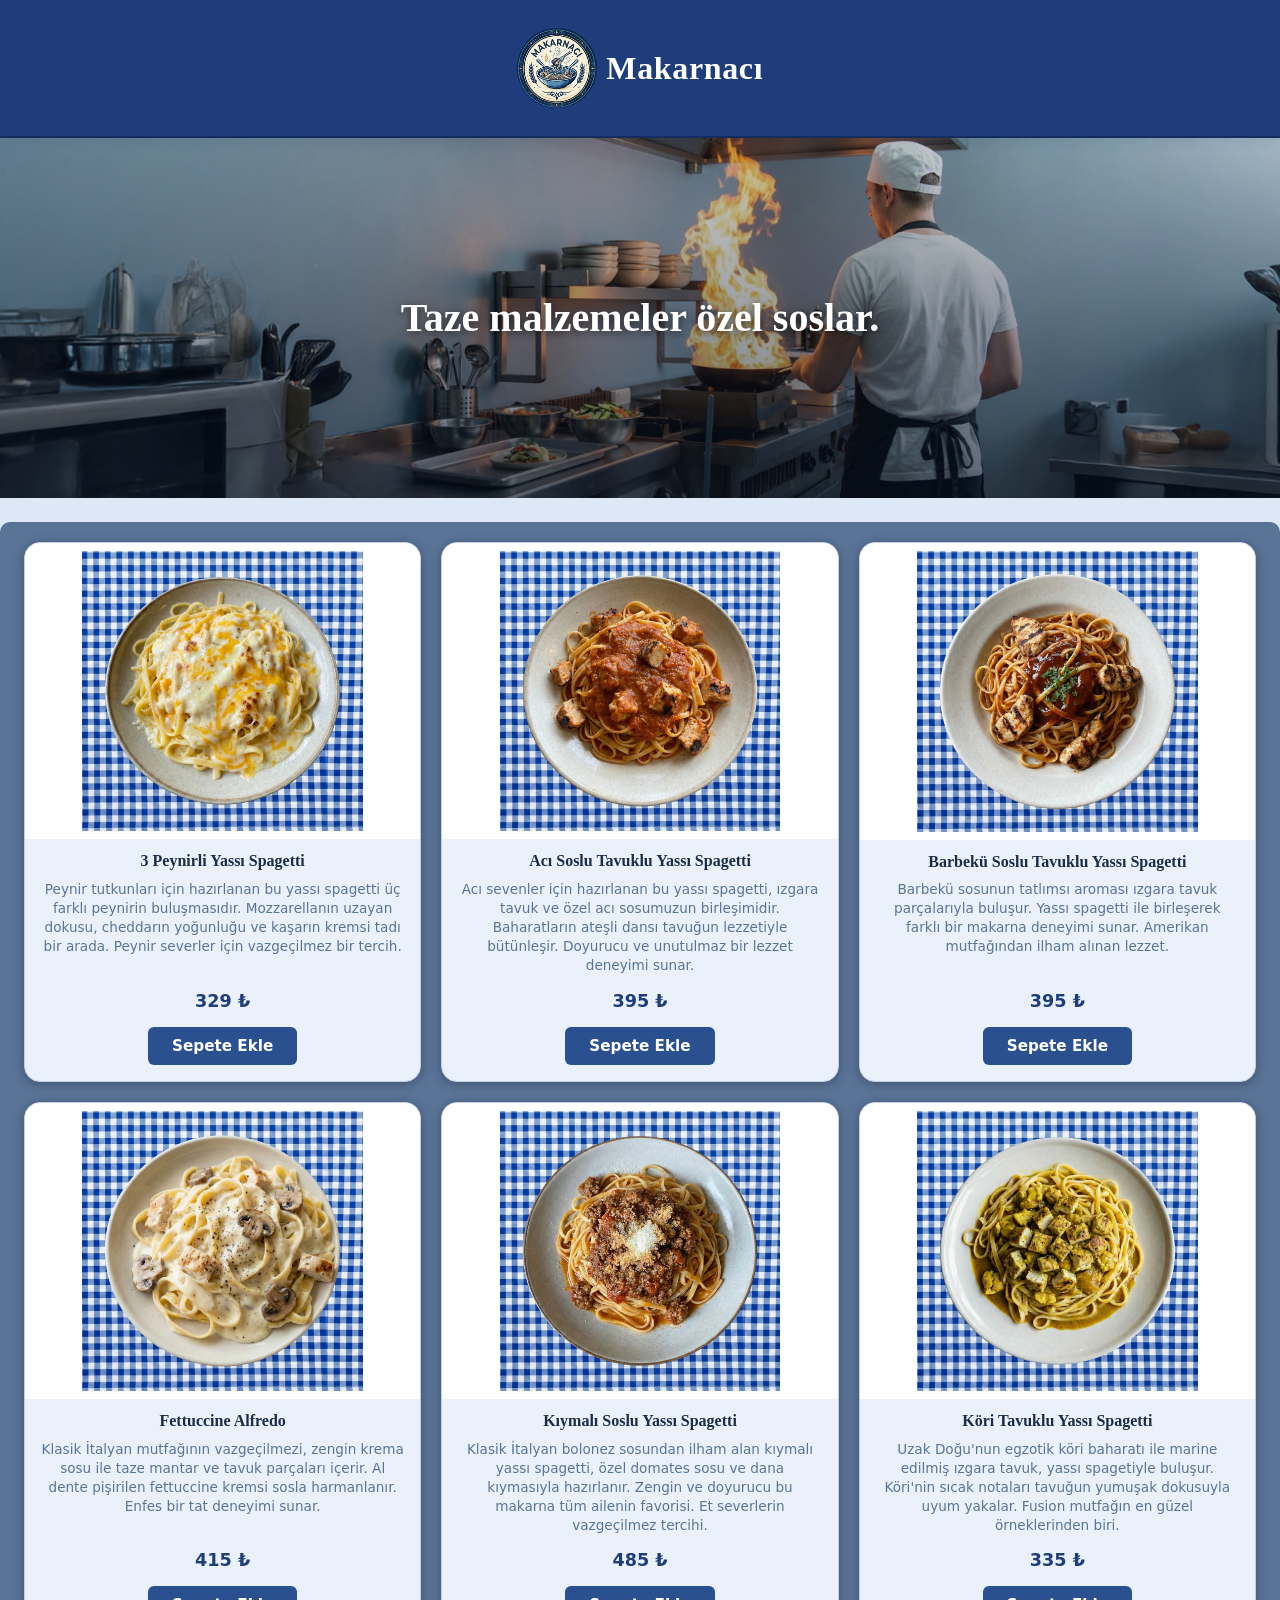
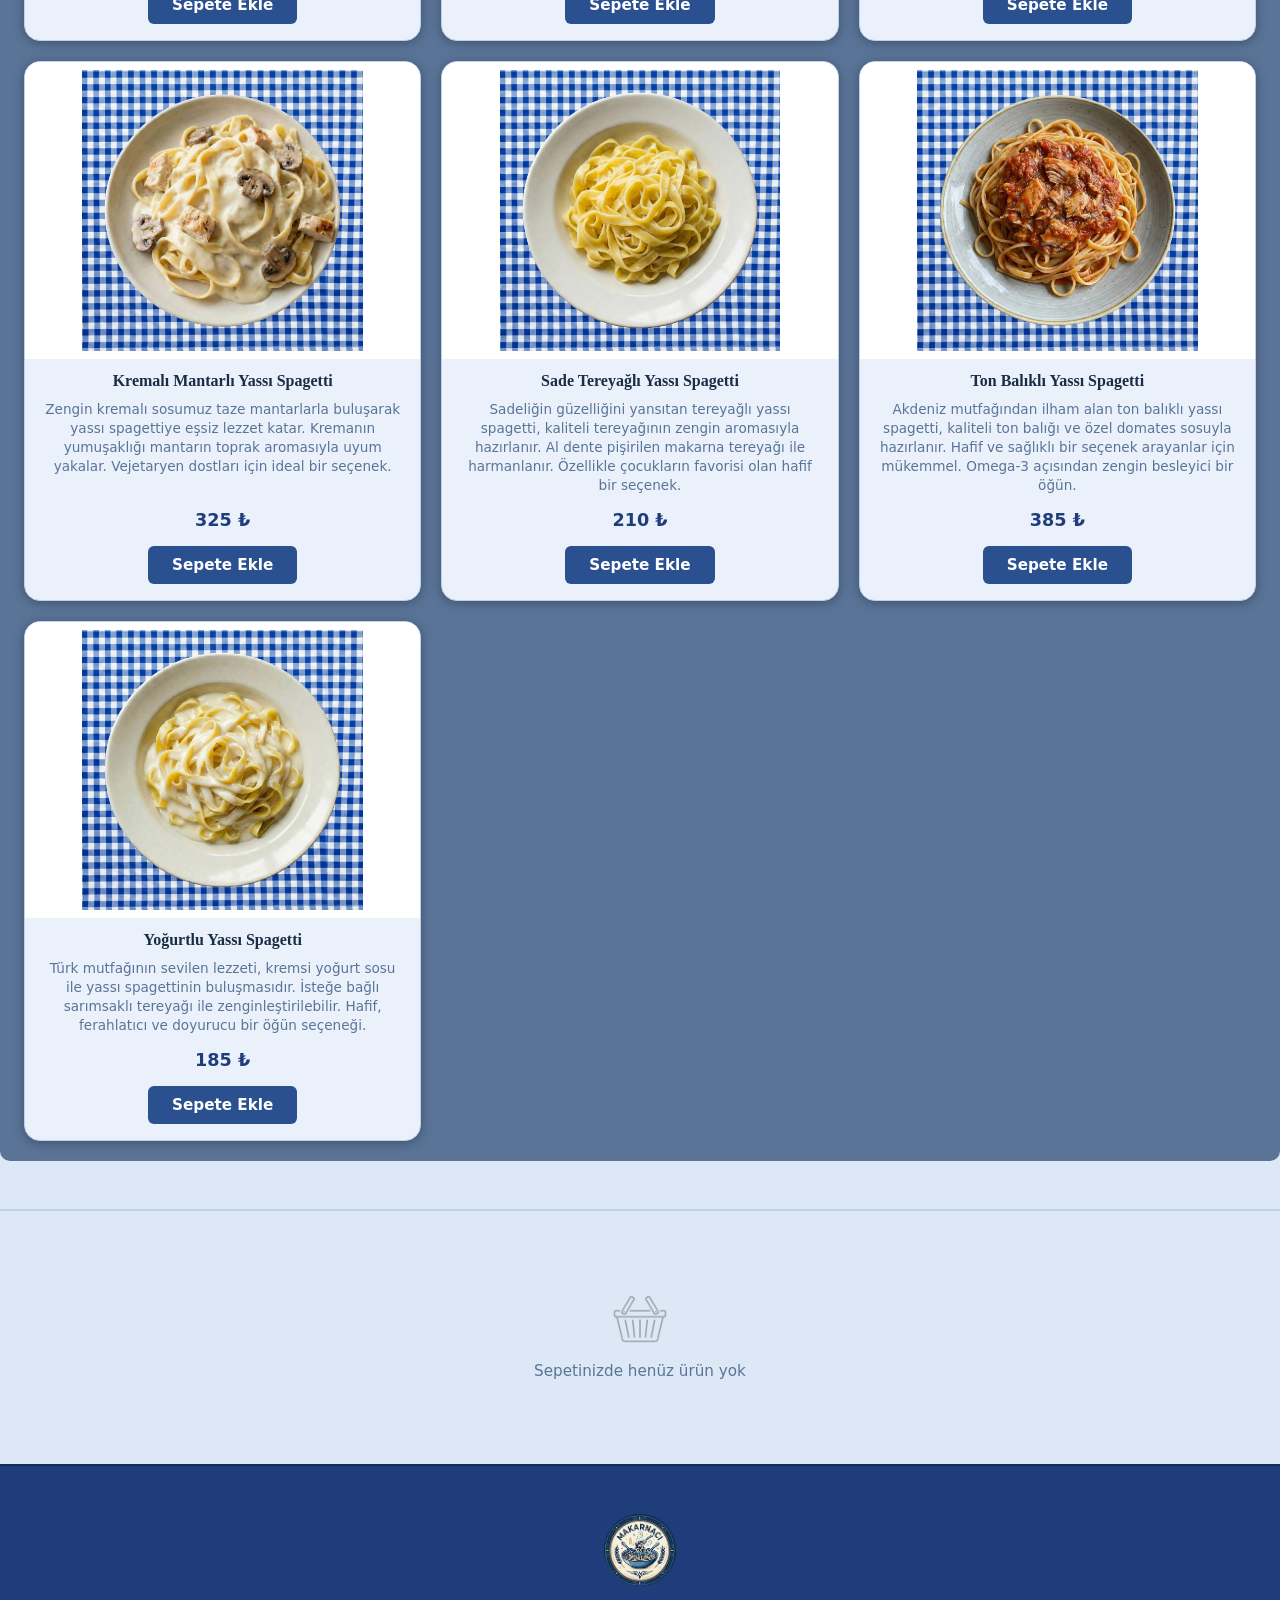
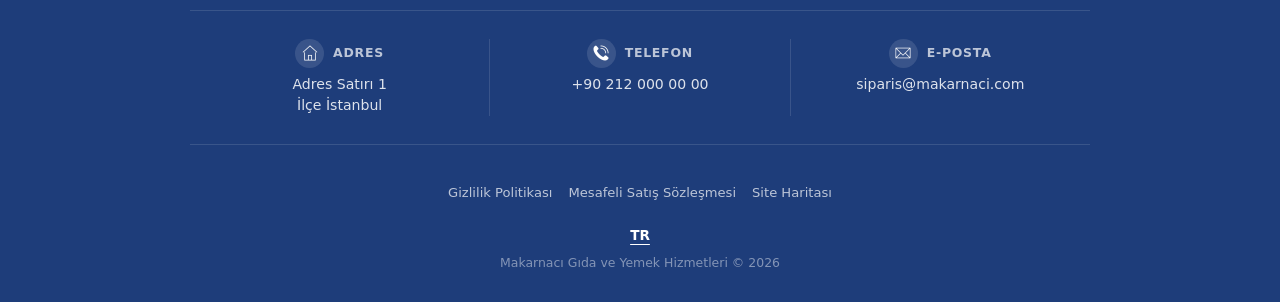
==== index.html @ c0f08e3a "initial commit" ====
<!DOCTYPE html>
<html lang="tr">
  <head>
    <meta charset="utf-8">
    <meta name="viewport" content="width=device-width, initial-scale=1">
    <title>Makarnacı | Taze Malzemeler, Özel Soslar</title>
    <meta name="description" content="Makarnacı, taze malzemeler ve özel soslarla hazırlanan ev yapımı makarna çeşitlerini kapınıza kadar ulaştırıyor.">
    <meta name="keywords" content="makarnacı, ev yapımı makarna, kremalı makarna, yassı spagetti, fettuccine, İtalyan makarna">
    <link rel="canonical" href="https://makarnaci.com/">
    <link rel="alternate" hreflang="tr" href="https://makarnaci.com/">
    <link rel="stylesheet" href="/site.css" />
    <link rel="icon" href="/favicon.png" type="image/png"/>
  </head>
  <body>
    <section class="off">İnternet'e erişilemiyor, lütfen bağlantınızı kontrol ediniz.</section>
    <header>
      <a href="/" class="logo-link"><img src="/logo.png" alt="Taze malzemeler, ustalıkla hazırlanmış makarnalar." title="Taze malzemeler, ustalıkla hazırlanmış makarnalar." /><span class="logo-brand">Makarnacı</span></a>
      
    </header>
    <main><section class="hero"><img src="/img/pages/hero-header.webp" alt="Taze malzemeler özel soslar."><div><p>Taze malzemeler özel soslar.<br></p></div></section><ul class="prd"><li><a href="/products/3-peynirli-yassi-spagetti.html"><img src="/img/products/3-peynirli-yassi-spagetti-k.webp" data-src="/img/products/3-peynirli-yassi-spagetti.webp" loading="lazy" alt="Makarnacı 3 Peynirli Yassı Spagetti" title="Makarnacı 3 Peynirli Yassı Spagetti"><h3>3 Peynirli Yassı Spagetti</h3></a><p>Peynir tutkunları için hazırlanan bu yassı spagetti üç farklı peynirin buluşmasıdır. Mozzarellanın uzayan dokusu, cheddarın yoğunluğu ve kaşarın kremsi tadı bir arada. Peynir severler için vazgeçilmez bir tercih.</p><b>329 ₺</b><button data-id="m8">Sepete Ekle</button></li><li><a href="/products/aci-soslu-tavuklu-yassi-spagetti.html"><img src="/img/products/aci-soslu-tavuklu-yassi-spagetti-k.webp" data-src="/img/products/aci-soslu-tavuklu-yassi-spagetti.webp" loading="lazy" alt="Makarnacı Acı Soslu Tavuklu Yassı Spagetti" title="Makarnacı Acı Soslu Tavuklu Yassı Spagetti"><h3>Acı Soslu Tavuklu Yassı Spagetti</h3></a><p>Acı sevenler için hazırlanan bu yassı spagetti, ızgara tavuk ve özel acı sosumuzun birleşimidir. Baharatların ateşli dansı tavuğun lezzetiyle bütünleşir. Doyurucu ve unutulmaz bir lezzet deneyimi sunar.</p><b>395 ₺</b><button data-id="m6">Sepete Ekle</button></li><li><a href="/products/barbeku-soslu-tavuklu-yassi-spagetti.html"><img src="/img/products/barbeku-soslu-tavuklu-yassi-spagetti-k.webp" data-src="/img/products/barbeku-soslu-tavuklu-yassi-spagetti.webp" loading="lazy" alt="Makarnacı Barbekü Soslu Tavuklu Yassı Spagetti" title="Makarnacı Barbekü Soslu Tavuklu Yassı Spagetti"><h3>Barbekü Soslu Tavuklu Yassı Spagetti</h3></a><p>Barbekü sosunun tatlımsı aroması ızgara tavuk parçalarıyla buluşur. Yassı spagetti ile birleşerek farklı bir makarna deneyimi sunar. Amerikan mutfağından ilham alınan lezzet.</p><b>395 ₺</b><button data-id="m5">Sepete Ekle</button></li><li><a href="/products/fettuccine-alfredo.html"><img src="/img/products/fettuccine-alfredo-k.webp" data-src="/img/products/fettuccine-alfredo.webp" loading="lazy" alt="Makarnacı Fettuccine Alfredo" title="Makarnacı Fettuccine Alfredo"><h3>Fettuccine Alfredo</h3></a><p>Klasik İtalyan mutfağının vazgeçilmezi, zengin krema sosu ile taze mantar ve tavuk parçaları içerir. Al dente pişirilen fettuccine kremsi sosla harmanlanır. Enfes bir tat deneyimi sunar.</p><b>415 ₺</b><button data-id="m1">Sepete Ekle</button></li><li><a href="/products/kiymali-soslu-yassi-spagetti.html"><img src="/img/products/kiymali-soslu-yassi-spagetti-k.webp" data-src="/img/products/kiymali-soslu-yassi-spagetti.webp" loading="lazy" alt="Makarnacı Kıymalı Soslu Yassı Spagetti" title="Makarnacı Kıymalı Soslu Yassı Spagetti"><h3>Kıymalı Soslu Yassı Spagetti</h3></a><p>Klasik İtalyan bolonez sosundan ilham alan kıymalı yassı spagetti, özel domates sosu ve dana kıymasıyla hazırlanır. Zengin ve doyurucu bu makarna tüm ailenin favorisi. Et severlerin vazgeçilmez tercihi.</p><b>485 ₺</b><button data-id="m7">Sepete Ekle</button></li><li><a href="/products/kori-tavuklu-yassi-spagetti.html"><img src="/img/products/kori-tavuklu-yassi-spagetti-k.webp" data-src="/img/products/kori-tavuklu-yassi-spagetti.webp" loading="lazy" alt="Makarnacı Köri Tavuklu Yassı Spagetti" title="Makarnacı Köri Tavuklu Yassı Spagetti"><h3>Köri Tavuklu Yassı Spagetti</h3></a><p>Uzak Doğu'nun egzotik köri baharatı ile marine edilmiş ızgara tavuk, yassı spagetiyle buluşur. Köri'nin sıcak notaları tavuğun yumuşak dokusuyla uyum yakalar. Fusion mutfağın en güzel örneklerinden biri.</p><b>335 ₺</b><button data-id="m10">Sepete Ekle</button></li><li><a href="/products/kremali-mantarli-yassi-spagetti.html"><img src="/img/products/kremali-mantarli-yassi-spagetti-k.webp" data-src="/img/products/kremali-mantarli-yassi-spagetti.webp" loading="lazy" alt="Makarnacı Kremalı Mantarlı Yassı Spagetti" title="Makarnacı Kremalı Mantarlı Yassı Spagetti"><h3>Kremalı Mantarlı Yassı Spagetti</h3></a><p>Zengin kremalı sosumuz taze mantarlarla buluşarak yassı spagettiye eşsiz lezzet katar. Kremanın yumuşaklığı mantarın toprak aromasıyla uyum yakalar. Vejetaryen dostları için ideal bir seçenek.</p><b>325 ₺</b><button data-id="m2">Sepete Ekle</button></li><li><a href="/products/sade-tereyagli-yassi-spagetti.html"><img src="/img/products/sade-tereyagli-yassi-spagetti-k.webp" data-src="/img/products/sade-tereyagli-yassi-spagetti.webp" loading="lazy" alt="Makarnacı Sade Tereyağlı Yassı Spagetti" title="Makarnacı Sade Tereyağlı Yassı Spagetti"><h3>Sade Tereyağlı Yassı Spagetti</h3></a><p>Sadeliğin güzelliğini yansıtan tereyağlı yassı spagetti, kaliteli tereyağının zengin aromasıyla hazırlanır. Al dente pişirilen makarna tereyağı ile harmanlanır. Özellikle çocukların favorisi olan hafif bir seçenek.</p><b>210 ₺</b><button data-id="m3">Sepete Ekle</button></li><li><a href="/products/ton-balikli-yassi-spagetti.html"><img src="/img/products/ton-balikli-yassi-spagetti-k.webp" data-src="/img/products/ton-balikli-yassi-spagetti.webp" loading="lazy" alt="Makarnacı Ton Balıklı Yassı Spagetti" title="Makarnacı Ton Balıklı Yassı Spagetti"><h3>Ton Balıklı Yassı Spagetti</h3></a><p>Akdeniz mutfağından ilham alan ton balıklı yassı spagetti, kaliteli ton balığı ve özel domates sosuyla hazırlanır. Hafif ve sağlıklı bir seçenek arayanlar için mükemmel. Omega-3 açısından zengin besleyici bir öğün.</p><b>385 ₺</b><button data-id="m9">Sepete Ekle</button></li><li><a href="/products/yogurtlu-yassi-spagetti.html"><img src="/img/products/yogurtlu-yassi-spagetti-k.webp" data-src="/img/products/yogurtlu-yassi-spagetti.webp" loading="lazy" alt="Makarnacı Yoğurtlu Yassı Spagetti" title="Makarnacı Yoğurtlu Yassı Spagetti"><h3>Yoğurtlu Yassı Spagetti</h3></a><p>Türk mutfağının sevilen lezzeti, kremsi yoğurt sosu ile yassı spagettinin buluşmasıdır. İsteğe bağlı sarımsaklı tereyağı ile zenginleştirilebilir. Hafif, ferahlatıcı ve doyurucu bir öğün seçeneği.</p><b>185 ₺</b><button data-id="m4">Sepete Ekle</button></li></ul></main>
    <section id="basket"></section>
    <footer>
  <img src="/logo.png" alt="Taze malzemeler, ustalıkla hazırlanmış makarnalar.">
  <div class="footer-contact">
    <div>
      <div><span><img src="/img/address.png" alt="Adres"></span><b>Adres</b></div>
      <span>Adres Satırı 1<br>İlçe İstanbul</span>
    </div><a href="tel:902120000000">
      <div><span><img src="/img/phone.png" alt="Telefon"></span><b>Telefon</b></div><span>+90 212 000 00 00</span>
    </a><a href="mailto:siparis@corbaci.com">
      <div><span><img src="/img/email.png" alt="E-posta"></span><b>E-posta</b></div><span>siparis@makarnaci.com</span>
    </a>
  </div>
  <div class="footer-links"><a href="/pages/gizlilik-politikasi.html">Gizlilik Politikası</a><a href="/pages/satis-sozlesmesi.html">Mesafeli Satış Sözleşmesi</a><a href="/pages/site-haritasi.html">Site Haritası</a></div>
  <span class="lang"><b>TR</b></span>
  <p>Makarnacı Gıda ve Yemek Hizmetleri © 2026</p>
</footer>
    <script src="/site.js"></script>
    <script type="application/ld+json">{"@context":"https://schema.org","@graph":[{"@type":"Organization","name":"Makarnacı Gıda ve Yemek Hizmetleri","url":"https://makarnaci.com","logo":"https://makarnaci.com/logo.png","description":"Makarnacı, taze malzemeler ve özel soslarla hazırlanan ev yapımı makarnaları ve içecekleri sizinle buluşturuyor.","brand":{"@type":"Brand","name":"Makarnacı"},"telephone":"+902120000000","email":"siparis@makarnaci.com","address":{"@type":"PostalAddress","streetAddress":"Adres Satırı 1, İlçe İstanbul","addressCountry":"TR"}},{"@type":"WebSite","name":"Makarnacı","url":"https://makarnaci.com"},{"@type":"ItemList","itemListElement":[{"@type":"ListItem","position":1,"item":{"@type":"Product","name":"Makarnacı 3 Peynirli Yassı Spagetti","productID":"m8","description":"Mozzarella, cheddar ve kaşar peynirinin eşsiz uyumu ile hazırlanan yassı spagetti.","url":"makarnaci.com/products/3-peynirli-yassi-spagetti.html","image":"makarnaci.com/images/3-peynirli-yassi-spagetti.webp","brand":{"@type":"Brand","name":"Makarnacı"},"manufacturer":{"@type":"Organization","name":"Makarnacı Gıda ve Yemek Hizmetleri","identifier":"TR34-0001","contactPoint":{"@type":"ContactPoint","telephone":"+902120000000","contactType":"customer service"},"address":{"@type":"PostalAddress","streetAddress":"Adres Satırı 1","addressLocality":"İstanbul","addressCountry":"TR"}},"keywords":"peynirli makarna, soslu makarna, mozzarella makarna, cheddar makarna, kaşarlı makarna","weight":{"@type":"QuantitativeValue","value":340,"unitCode":"GRM"},"additionalProperty":[{"@type":"PropertyValue","name":"Net Miktar","value":"340 g"}],"offers":{"@type":"Offer","url":"makarnaci.com/products/3-peynirli-yassi-spagetti.html","priceCurrency":"TRY","price":"329","priceValidUntil":"2026-04-05","itemCondition":"https://schema.org/NewCondition","availability":"https://schema.org/InStock"},"aggregateRating":{"@type":"AggregateRating","ratingValue":"5","reviewCount":"5","bestRating":"5","worstRating":"1"}}},{"@type":"ListItem","position":2,"item":{"@type":"Product","name":"Makarnacı Acı Soslu Tavuklu Yassı Spagetti","productID":"m6","description":"Izgara tavuk ve acı sos ile lezzetlendirilmiş yassı spagetti.","url":"makarnaci.com/products/aci-soslu-tavuklu-yassi-spagetti.html","image":"makarnaci.com/images/aci-soslu-tavuklu-yassi-spagetti.webp","brand":{"@type":"Brand","name":"Makarnacı"},"manufacturer":{"@type":"Organization","name":"Makarnacı Gıda ve Yemek Hizmetleri","identifier":"TR34-0001","contactPoint":{"@type":"ContactPoint","telephone":"+902120000000","contactType":"customer service"},"address":{"@type":"PostalAddress","streetAddress":"Adres Satırı 1","addressLocality":"İstanbul","addressCountry":"TR"}},"keywords":"acılı makarna, tavuklu makarna, baharatlı makarna, hot sos, ateşli makarna","weight":{"@type":"QuantitativeValue","value":360,"unitCode":"GRM"},"additionalProperty":[{"@type":"PropertyValue","name":"Net Miktar","value":"360 g"}],"offers":{"@type":"Offer","url":"makarnaci.com/products/aci-soslu-tavuklu-yassi-spagetti.html","priceCurrency":"TRY","price":"395","priceValidUntil":"2026-04-05","itemCondition":"https://schema.org/NewCondition","availability":"https://schema.org/InStock"},"aggregateRating":{"@type":"AggregateRating","ratingValue":"5","reviewCount":"4","bestRating":"5","worstRating":"1"}}},{"@type":"ListItem","position":3,"item":{"@type":"Product","name":"Makarnacı Barbekü Soslu Tavuklu Yassı Spagetti","productID":"m5","description":"Izgara tavuk ve barbekü sosunun mükemmel uyumu ile hazırlanan yassı spagetti.","url":"makarnaci.com/products/barbeku-soslu-tavuklu-yassi-spagetti.html","image":"makarnaci.com/images/barbeku-soslu-tavuklu-yassi-spagetti.webp","brand":{"@type":"Brand","name":"Makarnacı"},"manufacturer":{"@type":"Organization","name":"Makarnacı Gıda ve Yemek Hizmetleri","identifier":"TR34-0001","contactPoint":{"@type":"ContactPoint","telephone":"+902120000000","contactType":"customer service"},"address":{"@type":"PostalAddress","streetAddress":"Adres Satırı 1","addressLocality":"İstanbul","addressCountry":"TR"}},"keywords":"barbekü makarna, tavuklu makarna, BBQ makarna, soslu makarna, yassı makarna","weight":{"@type":"QuantitativeValue","value":360,"unitCode":"GRM"},"additionalProperty":[{"@type":"PropertyValue","name":"Net Miktar","value":"360 g"}],"offers":{"@type":"Offer","url":"makarnaci.com/products/barbeku-soslu-tavuklu-yassi-spagetti.html","priceCurrency":"TRY","price":"395","priceValidUntil":"2026-04-05","itemCondition":"https://schema.org/NewCondition","availability":"https://schema.org/InStock"},"aggregateRating":{"@type":"AggregateRating","ratingValue":"5","reviewCount":"5","bestRating":"5","worstRating":"1"}}},{"@type":"ListItem","position":4,"item":{"@type":"Product","name":"Makarnacı Fettuccine Alfredo","productID":"m1","description":"Krema sosu, mantar ve tavuk ile hazırlanan klasik İtalyan lezzeti.","url":"makarnaci.com/products/fettuccine-alfredo.html","image":"makarnaci.com/images/fettuccine-alfredo.webp","brand":{"@type":"Brand","name":"Makarnacı"},"manufacturer":{"@type":"Organization","name":"Makarnacı Gıda ve Yemek Hizmetleri","identifier":"TR34-0001","contactPoint":{"@type":"ContactPoint","telephone":"+902120000000","contactType":"customer service"},"address":{"@type":"PostalAddress","streetAddress":"Adres Satırı 1","addressLocality":"İstanbul","addressCountry":"TR"}},"keywords":"fettuccine alfredo, kremalı makarna, tavuklu makarna, mantarlı makarna, İtalyan makarna","weight":{"@type":"QuantitativeValue","value":350,"unitCode":"GRM"},"additionalProperty":[{"@type":"PropertyValue","name":"Net Miktar","value":"350 g"}],"offers":{"@type":"Offer","url":"makarnaci.com/products/fettuccine-alfredo.html","priceCurrency":"TRY","price":"415","priceValidUntil":"2026-04-05","itemCondition":"https://schema.org/NewCondition","availability":"https://schema.org/InStock"},"aggregateRating":{"@type":"AggregateRating","ratingValue":"5","reviewCount":"4","bestRating":"5","worstRating":"1"}}},{"@type":"ListItem","position":5,"item":{"@type":"Product","name":"Makarnacı Kıymalı Soslu Yassı Spagetti","productID":"m7","description":"Özel domates soslu kıyma ile hazırlanan yassı spagetti.","url":"makarnaci.com/products/kiymali-soslu-yassi-spagetti.html","image":"makarnaci.com/images/kiymali-soslu-yassi-spagetti.webp","brand":{"@type":"Brand","name":"Makarnacı"},"manufacturer":{"@type":"Organization","name":"Makarnacı Gıda ve Yemek Hizmetleri","identifier":"TR34-0001","contactPoint":{"@type":"ContactPoint","telephone":"+902120000000","contactType":"customer service"},"address":{"@type":"PostalAddress","streetAddress":"Adres Satırı 1","addressLocality":"İstanbul","addressCountry":"TR"}},"keywords":"kıymalı makarna, bolonez makarna, soslu makarna, domates soslu, klasik makarna","weight":{"@type":"QuantitativeValue","value":380,"unitCode":"GRM"},"additionalProperty":[{"@type":"PropertyValue","name":"Net Miktar","value":"380 g"}],"offers":{"@type":"Offer","url":"makarnaci.com/products/kiymali-soslu-yassi-spagetti.html","priceCurrency":"TRY","price":"485","priceValidUntil":"2026-04-05","itemCondition":"https://schema.org/NewCondition","availability":"https://schema.org/InStock"},"aggregateRating":{"@type":"AggregateRating","ratingValue":"5","reviewCount":"8","bestRating":"5","worstRating":"1"}}},{"@type":"ListItem","position":6,"item":{"@type":"Product","name":"Makarnacı Köri Tavuklu Yassı Spagetti","productID":"m10","description":"Köri baharatı ile lezzetlendirilmiş ızgara tavuk eşliğinde yassı spagetti.","url":"makarnaci.com/products/kori-tavuklu-yassi-spagetti.html","image":"makarnaci.com/images/kori-tavuklu-yassi-spagetti.webp","brand":{"@type":"Brand","name":"Makarnacı"},"manufacturer":{"@type":"Organization","name":"Makarnacı Gıda ve Yemek Hizmetleri","identifier":"TR34-0001","contactPoint":{"@type":"ContactPoint","telephone":"+902120000000","contactType":"customer service"},"address":{"@type":"PostalAddress","streetAddress":"Adres Satırı 1","addressLocality":"İstanbul","addressCountry":"TR"}},"keywords":"körili makarna, tavuklu makarna, soslu makarna, yassı makarna, baharatlı makarna","weight":{"@type":"QuantitativeValue","value":350,"unitCode":"GRM"},"additionalProperty":[{"@type":"PropertyValue","name":"Net Miktar","value":"350 g"}],"offers":{"@type":"Offer","url":"makarnaci.com/products/kori-tavuklu-yassi-spagetti.html","priceCurrency":"TRY","price":"335","priceValidUntil":"2026-04-05","itemCondition":"https://schema.org/NewCondition","availability":"https://schema.org/InStock"},"aggregateRating":{"@type":"AggregateRating","ratingValue":"5","reviewCount":"3","bestRating":"5","worstRating":"1"}}},{"@type":"ListItem","position":7,"item":{"@type":"Product","name":"Makarnacı Kremalı Mantarlı Yassı Spagetti","productID":"m2","description":"Yoğun kremalı sos ve mantar ile hazırlanan yassı spagetti.","url":"makarnaci.com/products/kremali-mantarli-yassi-spagetti.html","image":"makarnaci.com/images/kremali-mantarli-yassi-spagetti.webp","brand":{"@type":"Brand","name":"Makarnacı"},"manufacturer":{"@type":"Organization","name":"Makarnacı Gıda ve Yemek Hizmetleri","identifier":"TR34-0001","contactPoint":{"@type":"ContactPoint","telephone":"+902120000000","contactType":"customer service"},"address":{"@type":"PostalAddress","streetAddress":"Adres Satırı 1","addressLocality":"İstanbul","addressCountry":"TR"}},"keywords":"kremalı makarna, mantarlı makarna, yassı spagetti, soslu makarna, İtalyan makarna","weight":{"@type":"QuantitativeValue","value":320,"unitCode":"GRM"},"additionalProperty":[{"@type":"PropertyValue","name":"Net Miktar","value":"320 g"}],"offers":{"@type":"Offer","url":"makarnaci.com/products/kremali-mantarli-yassi-spagetti.html","priceCurrency":"TRY","price":"325","priceValidUntil":"2026-04-05","itemCondition":"https://schema.org/NewCondition","availability":"https://schema.org/InStock"},"aggregateRating":{"@type":"AggregateRating","ratingValue":"5","reviewCount":"6","bestRating":"5","worstRating":"1"}}},{"@type":"ListItem","position":8,"item":{"@type":"Product","name":"Makarnacı Sade Tereyağlı Yassı Spagetti","productID":"m3","description":"Tereyağı ile sade ve hafif bir lezzet sunan yassı spagetti.","url":"makarnaci.com/products/sade-tereyagli-yassi-spagetti.html","image":"makarnaci.com/images/sade-tereyagli-yassi-spagetti.webp","brand":{"@type":"Brand","name":"Makarnacı"},"manufacturer":{"@type":"Organization","name":"Makarnacı Gıda ve Yemek Hizmetleri","identifier":"TR34-0001","contactPoint":{"@type":"ContactPoint","telephone":"+902120000000","contactType":"customer service"},"address":{"@type":"PostalAddress","streetAddress":"Adres Satırı 1","addressLocality":"İstanbul","addressCountry":"TR"}},"keywords":"tereyağlı makarna, sade makarna, yassı spagetti, hafif makarna, sossuz makarna","weight":{"@type":"QuantitativeValue","value":280,"unitCode":"GRM"},"additionalProperty":[{"@type":"PropertyValue","name":"Net Miktar","value":"280 g"}],"offers":{"@type":"Offer","url":"makarnaci.com/products/sade-tereyagli-yassi-spagetti.html","priceCurrency":"TRY","price":"210","priceValidUntil":"2026-04-05","itemCondition":"https://schema.org/NewCondition","availability":"https://schema.org/InStock"},"aggregateRating":{"@type":"AggregateRating","ratingValue":"5","reviewCount":"5","bestRating":"5","worstRating":"1"}}},{"@type":"ListItem","position":9,"item":{"@type":"Product","name":"Makarnacı Ton Balıklı Yassı Spagetti","productID":"m9","description":"Domates sosu ve ton balığı ile hazırlanan yassı spagetti.","url":"makarnaci.com/products/ton-balikli-yassi-spagetti.html","image":"makarnaci.com/images/ton-balikli-yassi-spagetti.webp","brand":{"@type":"Brand","name":"Makarnacı"},"manufacturer":{"@type":"Organization","name":"Makarnacı Gıda ve Yemek Hizmetleri","identifier":"TR34-0001","contactPoint":{"@type":"ContactPoint","telephone":"+902120000000","contactType":"customer service"},"address":{"@type":"PostalAddress","streetAddress":"Adres Satırı 1","addressLocality":"İstanbul","addressCountry":"TR"}},"keywords":"ton balıklı makarna, balıklı makarna, deniz ürünlü, soslu makarna, yassı makarna","weight":{"@type":"QuantitativeValue","value":350,"unitCode":"GRM"},"additionalProperty":[{"@type":"PropertyValue","name":"Net Miktar","value":"350 g"}],"offers":{"@type":"Offer","url":"makarnaci.com/products/ton-balikli-yassi-spagetti.html","priceCurrency":"TRY","price":"385","priceValidUntil":"2026-04-05","itemCondition":"https://schema.org/NewCondition","availability":"https://schema.org/InStock"},"aggregateRating":{"@type":"AggregateRating","ratingValue":"5","reviewCount":"4","bestRating":"5","worstRating":"1"}}},{"@type":"ListItem","position":10,"item":{"@type":"Product","name":"Makarnacı Yoğurtlu Yassı Spagetti","productID":"m4","description":"Yoğurt sosu ile hazırlanır, isteğe bağlı sarımsaklı servis edilir.","url":"makarnaci.com/products/yogurtlu-yassi-spagetti.html","image":"makarnaci.com/images/yogurtlu-yassi-spagetti.webp","brand":{"@type":"Brand","name":"Makarnacı"},"manufacturer":{"@type":"Organization","name":"Makarnacı Gıda ve Yemek Hizmetleri","identifier":"TR34-0001","contactPoint":{"@type":"ContactPoint","telephone":"+902120000000","contactType":"customer service"},"address":{"@type":"PostalAddress","streetAddress":"Adres Satırı 1","addressLocality":"İstanbul","addressCountry":"TR"}},"keywords":"yoğurtlu makarna, soslu makarna, sarımsaklı makarna, geleneksel makarna, ev yapımı","weight":{"@type":"QuantitativeValue","value":300,"unitCode":"GRM"},"additionalProperty":[{"@type":"PropertyValue","name":"Net Miktar","value":"300 g"}],"offers":{"@type":"Offer","url":"makarnaci.com/products/yogurtlu-yassi-spagetti.html","priceCurrency":"TRY","price":"185","priceValidUntil":"2026-04-05","itemCondition":"https://schema.org/NewCondition","availability":"https://schema.org/InStock"},"aggregateRating":{"@type":"AggregateRating","ratingValue":"5","reviewCount":"7","bestRating":"5","worstRating":"1"}}}]}]}</script>
  </body>
</html>
---- site.css ----
:root {
--bg: #dce8f5;
--surface: #eaf1fa;
--surface2: #f4f8fd;
--accent: #2a5090;
--accent2: #1e3d7a;
--text: #1a2c47;
--muted: #5a7498;
--border: #bfd0ee;
--white: #fff;
--shadow: rgba(30,60,100,.14);
--font-serif: Georgia, 'Times New Roman', serif;
--font-sans: system-ui, -apple-system, sans-serif;
--r-sm: 6px;
--r-md: 10px;
--r-lg: 16px;
}
*,
*::before,
*::after {
box-sizing: border-box;
scrollbar-width: thin;
scrollbar-color: var(--accent) var(--surface);
}
html,
body,
header,
main,
footer,
section,
article,
div,
menu,
nav,
ul,
li,
h1,
h2,
h3,
h4,
p,
address,
table,
td,
th,
button,
input,
label {
margin: 0;
padding: 0;
border: 0;
outline: 0;
font: inherit;
vertical-align: baseline;
}
menu,
ul,
li {
list-style: none;
}
button {
cursor: pointer;
}
html {
height: 100%;
font-size: 16px;
}
body {
min-height: 100%;
background: var(--bg);
font-family: var(--font-sans);
color: var(--text);
text-align: center;
}
main {
padding: 0;
background: var(--bg);
}
main > :not(.hero):not(.page-img) {
max-width: 1280px;
margin-left: auto;
margin-right: auto;
padding-left: 1.5rem;
padding-right: 1.5rem;
}
.hidden {
visibility: hidden;
height: 0;
overflow: hidden;
padding-top: 0;
padding-bottom: 0;
margin-top: 0;
margin-bottom: 0;
}
.off {
position: fixed;
top: 0;
left: 0;
z-index: 100;
visibility: hidden;
width: 100%;
padding: 0.8rem 1rem;
background: rgba(42, 80, 144, 0.95);
color: var(--white);
font-weight: bold;
font-size: 0.9rem;
}
/* ── Header ─────────────────────────────────── */
header {
position: sticky;
top: 0;
z-index: 50;
display: grid;
grid-template-columns: 1fr auto 1fr;
align-items: center;
padding: 1.75rem 1.5rem;
background: #1e3d7a;
border-bottom: 2px solid #152d5e;
box-shadow: 0 2px 12px var(--shadow);
}
.logo-link {
grid-column: 2;
display: flex;
align-items: center;
gap: 0.6rem;
flex-shrink: 0;
text-decoration: none;
}
header img {
height: 80px;
width: auto;
}
.logo-brand {
font-family: var(--font-serif);
font-size: 2rem;
font-weight: 700;
color: #fff;
letter-spacing: 0.02em;
}
/* ── Nav ─────────────────────────────────────── */
nav {
position: relative;
grid-column: 3;
justify-self: end;
}
nav > div {
display: flex;
align-items: center;
gap: 0.25rem;
}
nav a {
padding: 0.45rem 0.9rem;
border-radius: var(--r-sm);
font-size: 0.95rem;
font-weight: 600;
color: rgba(255,255,255,0.82);
text-decoration: none;
white-space: nowrap;
transition: color 0.2s, background 0.2s;
}
nav a.active {
color: #fff;
background: rgba(255,255,255,0.18);
}
nav { display: none; }
/* ── Footer ─────────────────────────────────── */
footer {
padding: 3rem 1.5rem 2rem;
background: #1e3d7a;
border-top: 2px solid #152d5e;
}
footer > img {
height: 72px;
width: auto;
margin-bottom: 1.5rem;
display: block;
margin-left: auto;
margin-right: auto;
}
footer menu {
display: flex;
justify-content: center;
gap: 0.5rem;
margin-bottom: 1.5rem;
}
footer menu a {
display: inline-flex;
align-items: center;
justify-content: center;
width: 38px;
height: 38px;
border-radius: 50%;
background: var(--surface2);
border: 1px solid var(--border);
transition: background 0.2s, border-color 0.2s;
}
footer menu a img {
width: 20px;
height: 20px;
filter: brightness(0) sepia(1) saturate(3) hue-rotate(185deg) brightness(0.55);
}
.footer-contact {
display: flex;
justify-content: center;
gap: 1rem;
margin: 0 auto 2.5rem;
max-width: 900px;
padding: 1.75rem 1rem;
border-top: 1px solid rgba(255,255,255,0.12);
border-bottom: 1px solid rgba(255,255,255,0.12);
}
.footer-contact > * {
flex: 1;
display: flex;
flex-direction: column;
align-items: center;
gap: 0.4rem;
color: rgba(255,255,255,0.88);
font-size: 0.88rem;
text-decoration: none;
line-height: 1.5;
}
.footer-contact > *:first-child {
max-width: 300px;
}
.footer-contact > * + * {
border-left: 1px solid rgba(255,255,255,0.12);
padding-left: 1rem;
}
.footer-contact > * > div {
display: flex;
justify-content: center;
align-items: center;
gap: 0.55rem;
}
.footer-contact b {
font-size: 0.78rem;
font-weight: 700;
letter-spacing: 0.06em;
text-transform: uppercase;
color: rgba(255,255,255,0.7);
}
.footer-contact > * > span {
color: rgba(255,255,255,0.85);
font-size: 0.88rem;
text-align: center;
}
.footer-contact > * > div > span {
display: flex;
align-items: center;
justify-content: center;
width: 1.8rem;
height: 1.8rem;
background: rgba(255,255,255,0.12);
border-radius: 50%;
flex-shrink: 0;
}
.footer-contact img {
width: 1rem;
height: 1rem;
filter: brightness(0) invert(1);
}
@media (max-width: 600px) {
.footer-contact {
flex-direction: column;
gap: 1.1rem;
}
.footer-contact > * + * {
border-left: none;
border-top: 1px solid rgba(255,255,255,0.12);
padding-left: 0;
padding-top: 1.1rem;
}
}
.footer-links {
display: flex;
flex-wrap: wrap;
justify-content: center;
gap: 0.25rem 1rem;
margin-bottom: 1.5rem;
}
.footer-links a,
.footer-links a:visited {
font-size: 0.82rem;
color: rgba(255,255,255,0.7);
text-decoration: none;
transition: color 0.2s;
}
footer > p {
font-size: 0.78rem;
color: rgba(255,255,255,0.45);
}
footer > .lang {
display: flex;
justify-content: center;
gap: 0.15rem;
margin-bottom: 0.5rem;
}
footer > .lang a,
footer > .lang b {
padding: 0.2rem 0.5rem;
border-radius: 0.3rem;
font-size: 0.85rem;
color: rgba(255,255,255,0.7);
text-decoration: none;
}
footer > .lang b {
color: #fff;
text-decoration: underline;
text-underline-offset: 0.25rem;
}
footer > .lang a:hover {
color: #fff;
background: rgba(255,255,255,0.15);
}
/* ── Hero sections (shared) ─────────────────── */
.hero {
position: relative;
overflow: hidden;
}
.hero img {
display: block;
width: 100%;
min-height: 360px;
max-height: 640px;
object-fit: cover;
object-position: center top;
}
.hero div {
position: absolute;
inset: 0;
display: flex;
flex-direction: column;
align-items: center;
justify-content: center;
background: linear-gradient(to bottom, rgba(8,18,35,.20) 0%, rgba(8,18,35,.60) 100%);
padding: 2rem 1.5rem;
}
.hero p {
font-family: var(--font-serif);
font-size: 2.5rem;
font-weight: bold;
line-height: 1.5;
color: var(--white);
text-shadow: 0 2px 8px rgba(0,0,0,.6);
}
.hero a {
display: inline-block;
margin-top: 1.25rem;
padding: 0.7rem 2rem;
background: var(--accent);
border-radius: var(--r-sm);
font-size: 0.95rem;
font-weight: 700;
color: var(--white);
text-decoration: none;
letter-spacing: 0.03em;
transition: background 0.2s;
}
/* ── Page hero image (page-image partial) ───── */
.page-img {
position: relative;
overflow: hidden;
max-height: 320px;
}
.page-img img {
display: block;
width: 100%;
max-height: 320px;
object-fit: cover;
}
/* ── Article wrapper ─────────────────────────── */
article {
padding: 2rem 0 1.5rem;
text-align: left;
}
article > img {
width: 100%;
margin-block: 1rem;
border-radius: var(--r-lg);
}
article > h2 {
font-family: var(--font-serif);
font-size: clamp(1.4rem, 4vw, 2rem);
font-weight: bold;
line-height: 1.3;
color: var(--text);
margin-bottom: 1rem;
}
article > h3 {
font-family: var(--font-serif);
font-size: 1.2rem;
font-weight: bold;
line-height: 1.5;
color: var(--accent2);
padding-top: 1.5rem;
padding-bottom: 0.4rem;
border-bottom: 1px solid var(--border);
margin-bottom: 0.75rem;
}
article > h4 {
font-family: var(--font-serif);
font-size: 0.85rem;
font-weight: bold;
color: var(--accent2);
text-transform: uppercase;
letter-spacing: 0.06em;
margin-top: 1.25rem;
margin-bottom: 0.25rem;
}
article > p {
font-size: 1rem;
line-height: 1.75;
color: var(--text);
padding-block: 0.35rem;
opacity: 0.9;
}
article > ul {
padding-left: 1.5rem;
}
article > ul > li {
padding-block: 0.4rem;
list-style: square;
font-size: 1rem;
line-height: 1.6;
color: var(--text);
opacity: 0.9;
}
article a,
article a:visited {
color: var(--accent2);
}
/* ── Contact address block ───────────────────── */
address {
display: flex;
flex-direction: column;
gap: 0.25rem;
margin-top: 1.5rem;
padding: 1.5rem 1.2rem;
background: var(--surface);
border: 1px solid var(--border);
border-radius: var(--r-lg);
text-align: left;
}
address > h3 {
margin-bottom: 0.75rem;
font-family: var(--font-serif);
font-size: clamp(0.85rem, 4vw, 1.1rem);
font-weight: bold;
color: var(--text);
white-space: nowrap;
}
address > div,
address > a {
display: flex;
gap: 0.75rem;
padding: 0.4rem;
color: var(--muted);
text-decoration: none;
transition: color 0.2s;
}
address > div {
align-items: flex-start;
}
address > a {
align-items: center;
width: fit-content;
}
address img {
width: 1.8rem;
filter: brightness(0) sepia(1) saturate(3) hue-rotate(185deg) brightness(0.55);
flex-shrink: 0;
}
address p {
font-size: 0.92rem;
line-height: 1.5;
}
/* ── Site haritası ───────────────────────────── */
article > h3 ~ ul {
padding-left: 0;
}
article > h3 ~ ul li {
list-style: none;
padding-block: 0.3rem;
}
article > h3 ~ ul li a,
article > h3 ~ ul li a:visited {
color: var(--muted);
text-decoration: none;
font-size: 0.95rem;
transition: color 0.2s;
}
/* ── Product grid (all-products page) ──────────── */
ul.prd {
display: grid;
grid-template-columns: repeat(3, 1fr);
gap: 1.25rem;
margin: 1.5rem 0 0;
padding: 1.25rem;
background: var(--muted);
border-radius: var(--r-md);
}
ul.prd li {
display: flex;
flex-direction: column;
overflow: hidden;
background: var(--surface);
border: 1px solid var(--border);
border-radius: var(--r-lg);
box-shadow: 0 2px 12px rgba(0,0,0,.3);
text-align: center;
transition: border-color 0.2s, box-shadow 0.2s;
}
ul.prd a {
display: block;
color: inherit;
text-decoration: none;
}
ul.prd a img {
display: block;
width: 100%;
aspect-ratio: 4/3;
object-fit: contain;
background: var(--white);
padding: 0.5rem;
}
ul.prd h3 {
margin: 0.75rem 1rem 0.3rem;
font-family: var(--font-serif);
font-size: 1rem;
font-weight: bold;
color: var(--text);
line-height: 1.3;
}
ul.prd b {
display: block;
margin: 0.2rem 1rem 1rem;
font-size: 1.1rem;
font-weight: 700;
color: var(--accent2);
}
ul.prd p {
flex: 1;
margin: 0.2rem 1rem 0.75rem;
font-size: 0.85rem;
line-height: 1.4;
color: var(--muted);
}
ul.prd button {
display: flex;
align-items: center;
justify-content: center;
width: fit-content;
min-height: 38px;
margin: auto auto 1rem;
padding: 0.5rem 1.5rem;
background: var(--accent);
border-radius: var(--r-sm);
font-size: 0.95rem;
font-weight: 700;
color: var(--white);
transition: background 0.2s;
}
@media (max-width: 600px) {
ul.prd {
grid-template-columns: 1fr;
}
}
/* ── Product detail page ────────────────────── */
.pdt {
max-width: 680px;
margin: 2rem auto;
padding: 2rem;
background: var(--surface);
border: 1px solid var(--border);
border-radius: var(--r-lg);
box-shadow: 0 4px 20px rgba(0,0,0,.3);
}
.pdt > img {
display: block;
width: 100%;
max-width: 480px;
margin: 0 auto 1.5rem;
border-radius: var(--r-md);
}
.pdt > h1 {
margin: 0 0 0.5rem;
font-family: var(--font-serif);
font-size: clamp(1.2rem, 4vw, 1.6rem);
font-weight: bold;
color: var(--text);
}
.pdt > b {
display: flex;
align-items: center;
justify-content: center;
gap: 0.4rem;
margin: 0 0 0.75rem;
font-size: 1.35rem;
font-weight: 700;
color: var(--accent2);
}
.pdt > b i {
font-size: 0.8rem;
font-style: normal;
color: var(--muted);
}
.pdt > button {
display: flex;
align-items: center;
justify-content: center;
margin: 0.5rem auto 0;
padding: 0.75rem 2rem;
min-height: 44px;
min-width: 160px;
background: var(--accent);
border-radius: var(--r-sm);
font-size: 1rem;
font-weight: 700;
color: var(--white);
transition: background 0.2s;
}
/* ── Tabs ────────────────────────────────────── */
.tabs {
margin-top: 1.75rem;
text-align: left;
}
.tabs input[type="radio"] {
display: none;
}
.tab-nav {
display: flex;
border-bottom: 2px solid var(--border);
}
.tab-nav label {
flex: 1;
padding: 0.7rem 1rem;
font-size: 0.9rem;
font-weight: 700;
cursor: pointer;
color: var(--muted);
border-bottom: 2px solid transparent;
margin-bottom: -2px;
transition: color 0.2s, border-color 0.2s;
}
#tab-desc:checked ~ .tab-nav label[for="tab-desc"],
#tab-specs:checked ~ .tab-nav label[for="tab-specs"] {
color: var(--accent2);
border-bottom-color: var(--accent);
}
.tab-desc,
.tab-specs {
display: none;
padding: 1rem;
background: var(--surface2);
border: 1px solid var(--border);
border-top: none;
border-radius: 0 0 var(--r-md) var(--r-md);
}
#tab-desc:checked ~ .tab-desc {
display: block;
}
#tab-specs:checked ~ .tab-specs {
display: block;
}
.tab-desc p {
padding-block: 0.4rem;
font-size: 0.95rem;
line-height: 1.7;
color: var(--text);
opacity: 0.9;
}
.tab-specs table {
width: 100%;
border-collapse: collapse;
}
.tab-specs th,
.tab-specs td {
padding: 0.6rem 0.75rem;
font-size: 0.9rem;
text-align: left;
}
.tab-specs th {
width: 50%;
color: var(--muted);
font-weight: 700;
}
.tab-specs td {
color: var(--text);
}
@media (max-width: 600px) {
ul.prd {
grid-template-columns: 1fr;
padding: 0.75rem;
gap: 0.75rem;
}
.pdt {
padding: 1.25rem;
}
.pdt > h1 {
font-size: clamp(0.9rem, 5vw, 1.4rem);
}
}
/* ── Basket hidden state ─────────────────────── */
#basket .hidden {
display: none !important;
}
/* ── Floating basket badge ───────────────────── */
#basket-badge {
position: fixed;
right: 1.25rem;
bottom: 1.5rem;
z-index: 1000;
text-decoration: none;
background: var(--accent);
border-radius: 50%;
width: 72px;
height: 72px;
display: flex;
align-items: center;
justify-content: center;
box-shadow: 0 6px 20px rgba(42, 80, 144, .4);
transition: transform 0.2s, box-shadow 0.2s;
border: 3px solid var(--surface2);
}
#basket-badge:active {
transform: scale(0.95);
}
#basket-badge img {
width: 36px;
height: 36px;
border: none;
border-radius: 0;
filter: brightness(0) invert(1);
}
#basket-badge span {
position: absolute;
top: -6px;
right: -6px;
background: #fff;
color: var(--text);
font-size: 0.9rem;
font-weight: 700;
border-radius: 50%;
min-width: 26px;
height: 26px;
display: flex;
align-items: center;
justify-content: center;
box-shadow: 0 2px 6px rgba(0, 0, 0, .4);
border: 2px solid var(--surface);
}
/* ── Qty control (inline) ────────────────────── */
.qty-ctrl,
ul.prd button.qty-ctrl,
.pdt>button.qty-ctrl {
display: flex;
align-items: center;
justify-content: center;
gap: 0.4rem;
background: #bfd0ee;
border: none;
border-radius: 8px;
padding: 0.25rem;
}
.pdt>button.qty-ctrl {
padding: 0.5rem 1.5rem;
}
.qty-ctrl img {
width: 26px;
height: 26px;
flex-shrink: 0;
filter: brightness(0) sepia(1) saturate(3) hue-rotate(185deg) brightness(0.55);
cursor: pointer;
padding: 4px;
border-radius: 50%;
border: 1.5px solid var(--border);
}
.qty-ctrl span {
font-weight: 700;
min-width: 1.5rem;
text-align: center;
font-size: 0.85rem;
color: #1a2c47;
white-space: nowrap;
background: #bfd0ee;
padding: 0.25rem 0.45rem;
border-radius: 4px;
}
/* ── Basket panel ────────────────────────────── */
#basket {
position: relative;
background: var(--bg);
padding: 0 1.5rem 4rem;
margin-top: 3rem;
border-top: 2px solid var(--border);
}
#basket>div {
max-width: 600px;
margin-left: auto;
margin-right: auto;
}
#basket .empty {
display: flex;
flex-direction: column;
align-items: center;
justify-content: center;
padding: 5rem 1rem 1rem;
max-width: 600px;
margin: 0 auto;
text-align: center;
}
#basket .empty img {
width: 56px;
height: 56px;
opacity: 0.3;
filter: brightness(0) sepia(1) saturate(3) hue-rotate(185deg) brightness(0.55);
border: none;
border-radius: 0;
}
#basket .empty p {
margin-top: 0.75rem;
font-size: 0.95rem;
color: var(--muted);
line-height: 1.6;
}
#basket .empty a {
color: var(--accent2);
font-weight: 600;
text-decoration: underline;
text-underline-offset: 0.2rem;
}
#basket h5 {
font-size: 1rem;
color: var(--muted);
text-align: center;
line-height: 1.7;
font-weight: normal;
margin-bottom: 1rem;
padding-top: 0.4rem;
}
#basket .wrap {
background: var(--surface);
border: 1px solid var(--border);
border-radius: var(--r-lg);
padding: 1.25rem 1.5rem;
box-shadow: 0 2px 12px rgba(0, 0, 0, .3);
}
#basket .wrap>button {
display: flex;
align-items: center;
gap: 0.5rem;
width: 100%;
background: transparent;
border: none;
padding: 0.4rem 0 0.7rem;
cursor: pointer;
font-size: 0.9rem;
}
#basket .wrap>button::before,
#basket .wrap>button::after {
content: '';
flex: 1;
height: 1px;
background: var(--border);
}
#basket .wrap>button b {
font-weight: 700;
color: var(--text);
white-space: nowrap;
}
#basket .wrap>button i {
font-style: normal;
color: var(--muted);
white-space: nowrap;
}
#basket .wrap>button em {
display: inline-block;
width: 7px;
height: 7px;
border-right: 2px solid var(--muted);
border-bottom: 2px solid var(--muted);
transform: rotate(45deg);
transition: transform 0.3s ease, margin 0.3s ease;
margin-top: -3px;
flex-shrink: 0;
font-style: normal;
}
#basket .wrap>button.open em {
transform: rotate(-135deg);
margin-top: 3px;
}
#basket .wrap>div {
overflow: hidden;
padding-top: 0.5rem;
}
#basket .items>div {
position: relative;
display: flex;
align-items: center;
gap: 0.75rem;
padding: 0.85rem;
padding-right: 0;
}
#basket .items>div:last-of-type {
border-bottom: none;
}
#basket .items>div>img:nth-child(2) {
width: 72px;
height: 72px;
object-fit: cover;
border-radius: var(--r-sm);
}
#basket .items>div>b {
flex: 1;
font-weight: 600;
font-size: 1rem;
color: var(--text);
}
#basket .items>div>span {
font-weight: 700;
min-width: 5.5rem;
text-align: right;
color: var(--accent2);
font-size: 1.1rem;
}
#basket .del {
position: relative;
top: auto;
left: auto;
transform: none;
margin-right: 0.4rem;
z-index: 1;
width: 22px;
height: 22px;
cursor: pointer;
padding: 3px;
border-radius: 50%;
filter: brightness(0) sepia(1) saturate(10) hue-rotate(320deg) brightness(0.6);
}
#basket .del:active {
background: var(--accent2);
}
#basket .items>div .qty-ctrl {
padding: 0.25rem 0.5rem;
gap: 0.3rem;
}
#basket .items>div .qty-ctrl img {
width: 20px;
height: 20px;
}
#basket .totals {
padding: 1rem 0;
}
#basket .totals>div {
display: flex;
justify-content: space-between;
align-items: center;
padding: 0.3rem 0;
font-size: 0.95rem;
color: var(--text);
}
#basket .totals b {
font-weight: 600;
}
#basket .totals>small {
display: block;
font-size: 0.8rem;
font-weight: 600;
color: var(--accent2);
text-align: center;
background: rgba(42, 80, 144, .1);
padding: 0.45rem 0.75rem;
margin: 0.5rem 0;
border-radius: var(--r-sm);
border: 1px solid var(--border);
}
#basket .totals .total {
font-weight: 700;
font-size: 1.2rem;
border-top: 2px solid var(--border);
margin-top: 0.75rem;
padding-top: 0.75rem;
color: var(--accent2);
}
#basket .wa {
display: block;
max-width: 340px;
margin: 1.25rem auto;
padding: 0.9rem 2rem;
background: #25D366;
color: var(--white);
border: none;
border-radius: var(--r-md);
font-size: 1rem;
font-weight: 700;
cursor: pointer;
text-align: center;
transition: background 0.2s, transform 0.15s;
letter-spacing: 0.02em;
}
#basket .wa:active {
transform: scale(0.98);
}
#basket .wrap>div>h6 {
font-size: 0.82rem;
font-weight: normal;
color: var(--muted);
text-align: center;
padding: 0.75rem 0;
line-height: 1.6;
}
@media (max-width: 600px) {
#basket h5 {
font-size: 0.85rem;
}
#basket .items>div {
gap: 0.5rem;
}
#basket .items>div>img:nth-child(2) {
width: 48px;
height: 48px;
}
#basket .items>div>b {
flex: 1;
font-size: 0.85rem;
overflow: hidden;
text-overflow: ellipsis;
white-space: nowrap;
}
#basket .items>div .qty-ctrl {
flex-shrink: 0;
padding: 0.25rem 0.4rem;
gap: 0.25rem;
}
#basket .items>div .qty-ctrl img {
width: 20px;
height: 20px;
}
#basket .items>div>span {
min-width: 4.5rem;
text-align: right;
flex-shrink: 0;
font-size: 0.9rem;
}
#basket .del {
width: 20px;
height: 20px;
}
#basket-badge {
width: 62px;
height: 62px;
right: 8px;
bottom: 1rem;
}
#basket-badge img {
width: 30px;
height: 30px;
}
}
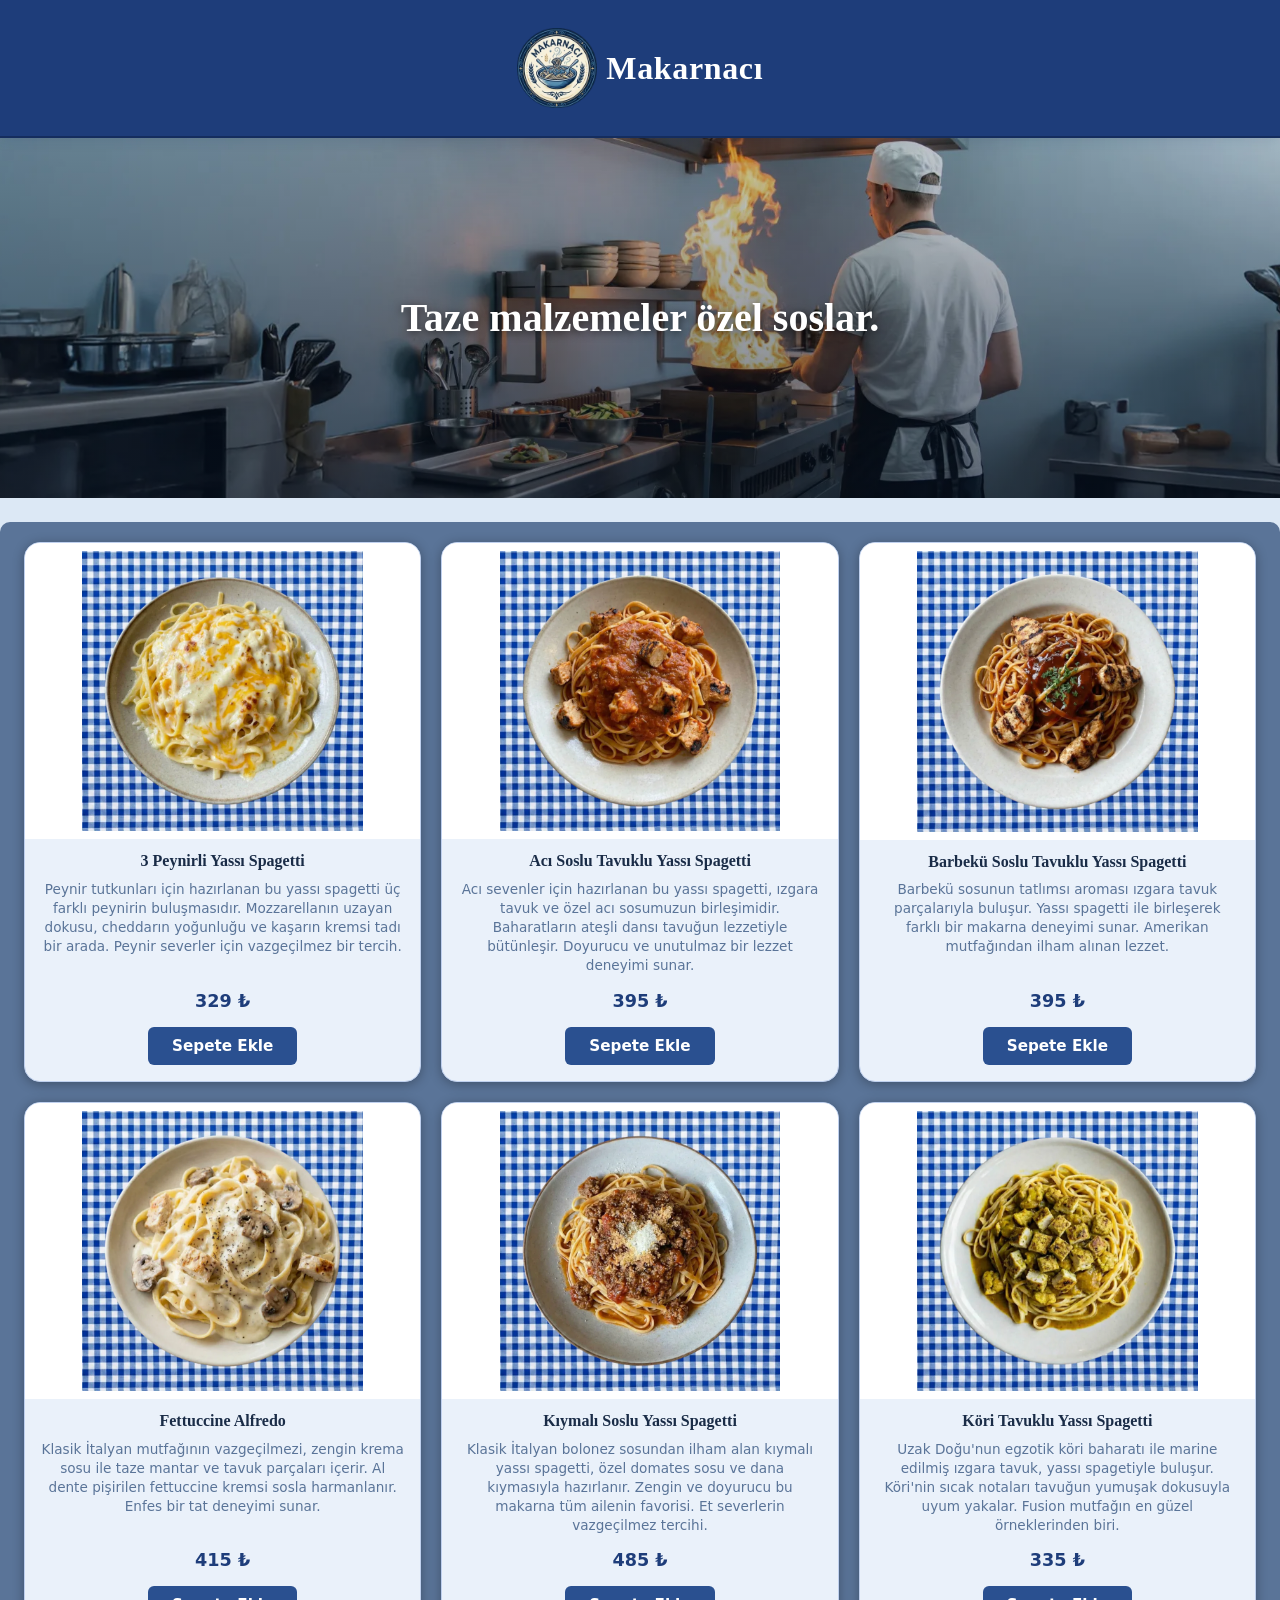
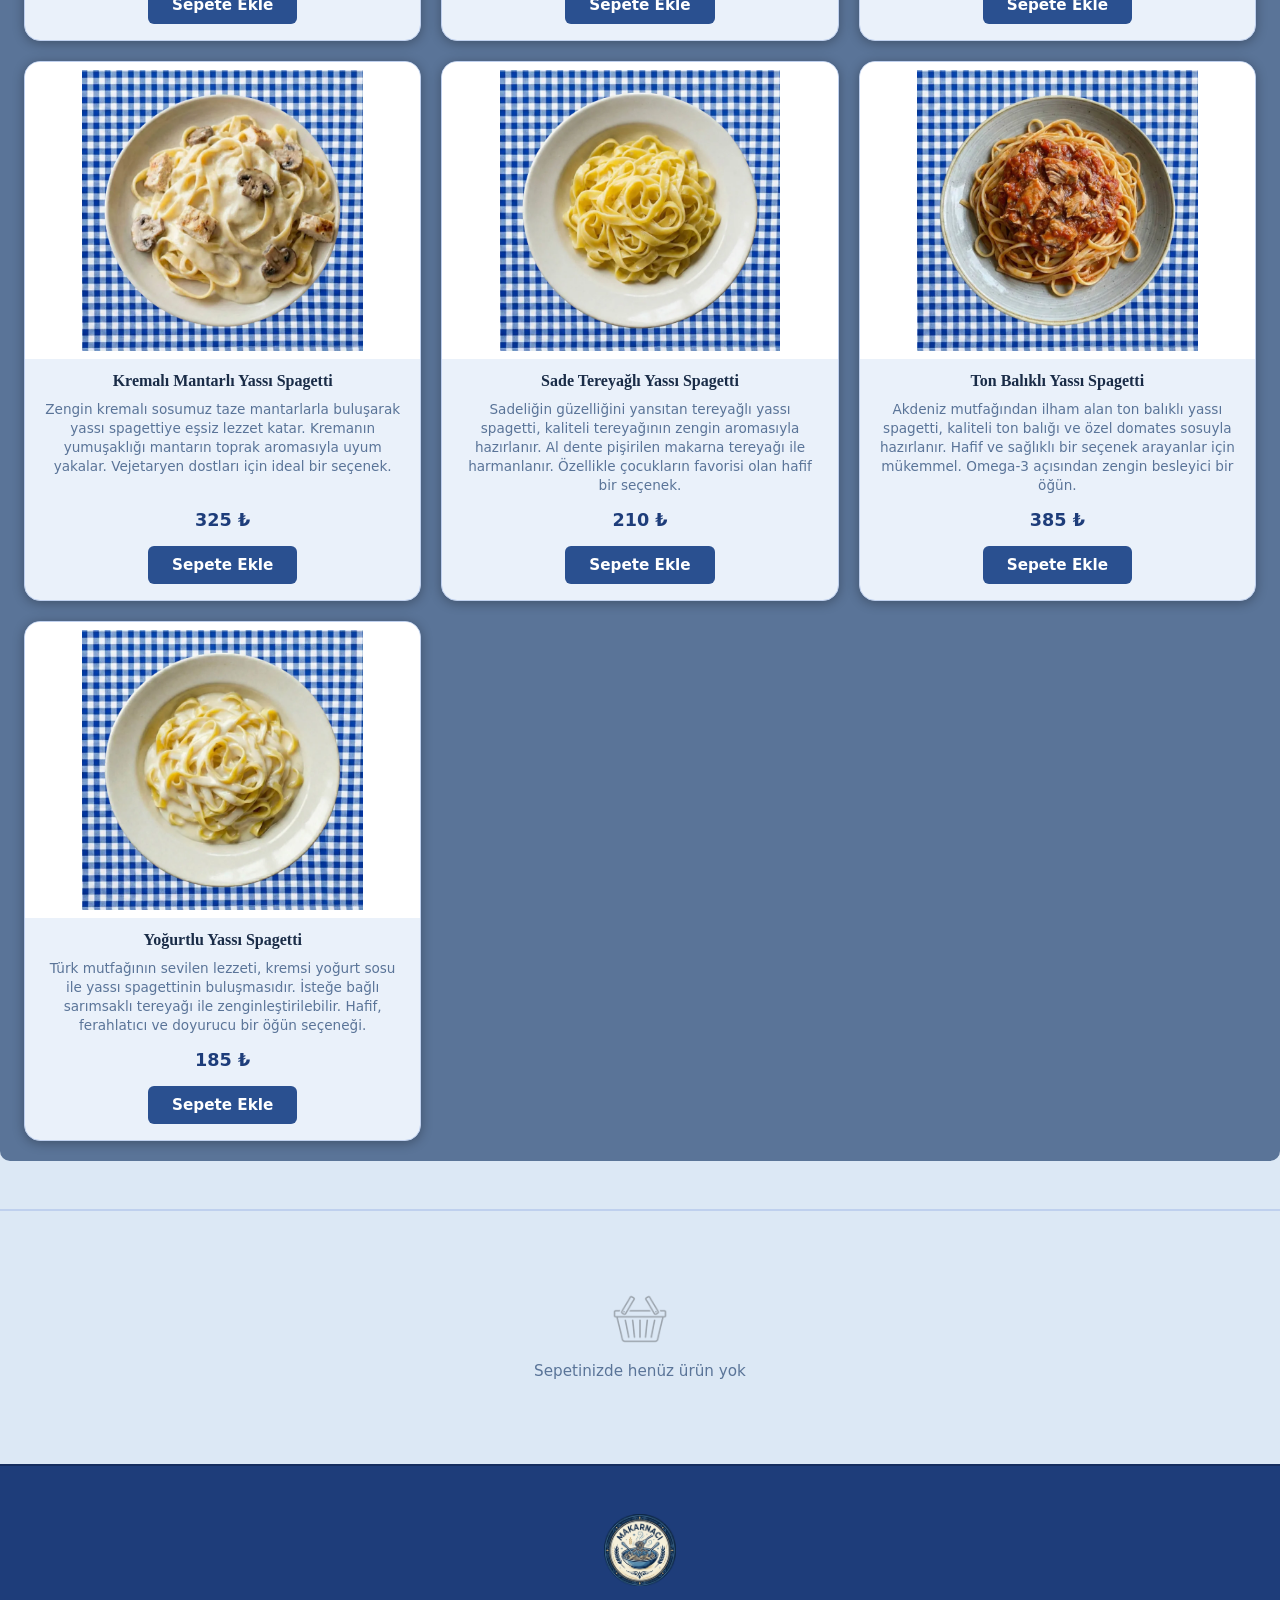
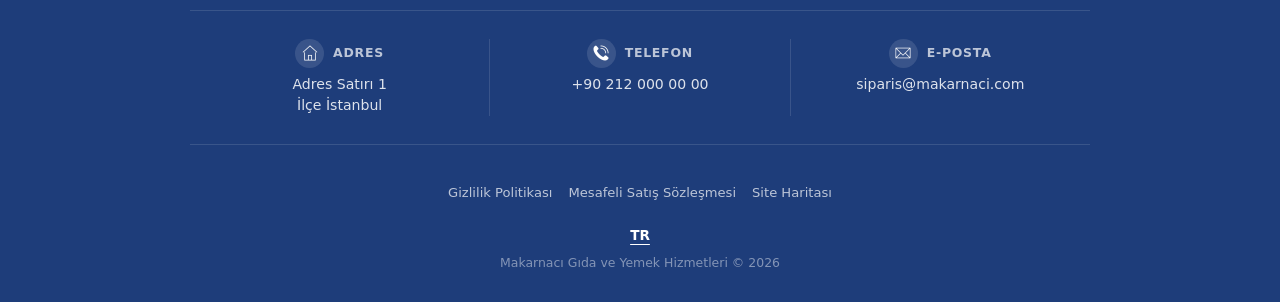
==== commit 4c4bc57f: "performance-updates-v4" ====
--- a/index.html
+++ b/index.html
@@ -8,16 +8,1076 @@
     <meta name="keywords" content="makarnacı, ev yapımı makarna, kremalı makarna, yassı spagetti, fettuccine, İtalyan makarna">
     <link rel="canonical" href="https://makarnaci.com/">
     <link rel="alternate" hreflang="tr" href="https://makarnaci.com/">
-    <link rel="stylesheet" href="/site.css" />
+    <link rel="preload" as="image" href="/img/pages/hero-header.webp">
+    <style>:root {
+--bg: #dce8f5;
+--surface: #eaf1fa;
+--surface2: #f4f8fd;
+--accent: #2a5090;
+--accent2: #1e3d7a;
+--text: #1a2c47;
+--muted: #5a7498;
+--border: #bfd0ee;
+--white: #fff;
+--shadow: rgba(30,60,100,.14);
+--font-serif: Georgia, 'Times New Roman', serif;
+--font-sans: system-ui, -apple-system, sans-serif;
+--r-sm: 6px;
+--r-md: 10px;
+--r-lg: 16px;
+}
+*,
+*::before,
+*::after {
+box-sizing: border-box;
+scrollbar-width: thin;
+scrollbar-color: var(--accent) var(--surface);
+}
+html,
+body,
+header,
+main,
+footer,
+section,
+article,
+div,
+menu,
+nav,
+ul,
+li,
+h1,
+h2,
+h3,
+h4,
+p,
+address,
+table,
+td,
+th,
+button,
+input,
+label {
+margin: 0;
+padding: 0;
+border: 0;
+outline: 0;
+font: inherit;
+vertical-align: baseline;
+}
+menu,
+ul,
+li {
+list-style: none;
+}
+button {
+cursor: pointer;
+}
+html {
+height: 100%;
+font-size: 16px;
+}
+body {
+min-height: 100%;
+background: var(--bg);
+font-family: var(--font-sans);
+color: var(--text);
+text-align: center;
+}
+main {
+padding: 0;
+background: var(--bg);
+}
+main > :not(.hero):not(.page-img) {
+max-width: 1280px;
+margin-left: auto;
+margin-right: auto;
+padding-left: 1.5rem;
+padding-right: 1.5rem;
+}
+.hidden {
+visibility: hidden;
+height: 0;
+overflow: hidden;
+padding-top: 0;
+padding-bottom: 0;
+margin-top: 0;
+margin-bottom: 0;
+}
+.off {
+position: fixed;
+top: 0;
+left: 0;
+z-index: 100;
+visibility: hidden;
+width: 100%;
+padding: 0.8rem 1rem;
+background: rgba(42, 80, 144, 0.95);
+color: var(--white);
+font-weight: bold;
+font-size: 0.9rem;
+}
+/* ── Header ─────────────────────────────────── */
+header {
+position: sticky;
+top: 0;
+z-index: 50;
+display: grid;
+grid-template-columns: 1fr auto 1fr;
+align-items: center;
+padding: 1.75rem 1.5rem;
+background: #1e3d7a;
+border-bottom: 2px solid #152d5e;
+box-shadow: 0 2px 12px var(--shadow);
+}
+.logo-link {
+grid-column: 2;
+display: flex;
+align-items: center;
+gap: 0.6rem;
+flex-shrink: 0;
+text-decoration: none;
+}
+header img {
+height: 80px;
+width: auto;
+}
+.logo-brand {
+font-family: var(--font-serif);
+font-size: 2rem;
+font-weight: 700;
+color: #fff;
+letter-spacing: 0.02em;
+}
+/* ── Nav ─────────────────────────────────────── */
+nav {
+position: relative;
+grid-column: 3;
+justify-self: end;
+}
+nav > div {
+display: flex;
+align-items: center;
+gap: 0.25rem;
+}
+nav a {
+padding: 0.45rem 0.9rem;
+border-radius: var(--r-sm);
+font-size: 0.95rem;
+font-weight: 600;
+color: rgba(255,255,255,0.82);
+text-decoration: none;
+white-space: nowrap;
+transition: color 0.2s, background 0.2s;
+}
+nav a.active {
+color: #fff;
+background: rgba(255,255,255,0.18);
+}
+nav { display: none; }
+/* ── Footer ─────────────────────────────────── */
+footer {
+padding: 3rem 1.5rem 2rem;
+background: #1e3d7a;
+border-top: 2px solid #152d5e;
+}
+footer > img {
+height: 72px;
+width: auto;
+margin-bottom: 1.5rem;
+display: block;
+margin-left: auto;
+margin-right: auto;
+}
+footer menu {
+display: flex;
+justify-content: center;
+gap: 0.5rem;
+margin-bottom: 1.5rem;
+}
+footer menu a {
+display: inline-flex;
+align-items: center;
+justify-content: center;
+width: 38px;
+height: 38px;
+border-radius: 50%;
+background: var(--surface2);
+border: 1px solid var(--border);
+transition: background 0.2s, border-color 0.2s;
+}
+footer menu a img {
+width: 20px;
+height: 20px;
+filter: brightness(0) sepia(1) saturate(3) hue-rotate(185deg) brightness(0.55);
+}
+.footer-contact {
+display: flex;
+justify-content: center;
+gap: 1rem;
+margin: 0 auto 2.5rem;
+max-width: 900px;
+padding: 1.75rem 1rem;
+border-top: 1px solid rgba(255,255,255,0.12);
+border-bottom: 1px solid rgba(255,255,255,0.12);
+}
+.footer-contact > * {
+flex: 1;
+display: flex;
+flex-direction: column;
+align-items: center;
+gap: 0.4rem;
+color: rgba(255,255,255,0.88);
+font-size: 0.88rem;
+text-decoration: none;
+line-height: 1.5;
+}
+.footer-contact > *:first-child {
+max-width: 300px;
+}
+.footer-contact > * + * {
+border-left: 1px solid rgba(255,255,255,0.12);
+padding-left: 1rem;
+}
+.footer-contact > * > div {
+display: flex;
+justify-content: center;
+align-items: center;
+gap: 0.55rem;
+}
+.footer-contact b {
+font-size: 0.78rem;
+font-weight: 700;
+letter-spacing: 0.06em;
+text-transform: uppercase;
+color: rgba(255,255,255,0.7);
+}
+.footer-contact > * > span {
+color: rgba(255,255,255,0.85);
+font-size: 0.88rem;
+text-align: center;
+}
+.footer-contact > * > div > span {
+display: flex;
+align-items: center;
+justify-content: center;
+width: 1.8rem;
+height: 1.8rem;
+background: rgba(255,255,255,0.12);
+border-radius: 50%;
+flex-shrink: 0;
+}
+.footer-contact img {
+width: 1rem;
+height: 1rem;
+filter: brightness(0) invert(1);
+}
+@media (max-width: 600px) {
+.footer-contact {
+flex-direction: column;
+gap: 1.1rem;
+}
+.footer-contact > * + * {
+border-left: none;
+border-top: 1px solid rgba(255,255,255,0.12);
+padding-left: 0;
+padding-top: 1.1rem;
+}
+}
+.footer-links {
+display: flex;
+flex-wrap: wrap;
+justify-content: center;
+gap: 0.25rem 1rem;
+margin-bottom: 1.5rem;
+}
+.footer-links a,
+.footer-links a:visited {
+font-size: 0.82rem;
+color: rgba(255,255,255,0.7);
+text-decoration: none;
+transition: color 0.2s;
+}
+footer > p {
+font-size: 0.78rem;
+color: rgba(255,255,255,0.45);
+}
+footer > .lang {
+display: flex;
+justify-content: center;
+gap: 0.15rem;
+margin-bottom: 0.5rem;
+}
+footer > .lang a,
+footer > .lang b {
+padding: 0.2rem 0.5rem;
+border-radius: 0.3rem;
+font-size: 0.85rem;
+color: rgba(255,255,255,0.7);
+text-decoration: none;
+}
+footer > .lang b {
+color: #fff;
+text-decoration: underline;
+text-underline-offset: 0.25rem;
+}
+footer > .lang a:hover {
+color: #fff;
+background: rgba(255,255,255,0.15);
+}
+/* ── Hero sections (shared) ─────────────────── */
+.hero {
+position: relative;
+overflow: hidden;
+}
+.hero img {
+display: block;
+width: 100%;
+min-height: 360px;
+max-height: 640px;
+object-fit: cover;
+object-position: center top;
+}
+.hero div {
+position: absolute;
+inset: 0;
+display: flex;
+flex-direction: column;
+align-items: center;
+justify-content: center;
+background: linear-gradient(to bottom, rgba(8,18,35,.20) 0%, rgba(8,18,35,.60) 100%);
+padding: 2rem 1.5rem;
+}
+.hero p {
+font-family: var(--font-serif);
+font-size: 2.5rem;
+font-weight: bold;
+line-height: 1.5;
+color: var(--white);
+text-shadow: 0 2px 8px rgba(0,0,0,.6);
+}
+.hero a {
+display: inline-block;
+margin-top: 1.25rem;
+padding: 0.7rem 2rem;
+background: var(--accent);
+border-radius: var(--r-sm);
+font-size: 0.95rem;
+font-weight: 700;
+color: var(--white);
+text-decoration: none;
+letter-spacing: 0.03em;
+transition: background 0.2s;
+}
+/* ── Page hero image (page-image partial) ───── */
+.page-img {
+position: relative;
+overflow: hidden;
+max-height: 320px;
+}
+.page-img img {
+display: block;
+width: 100%;
+max-height: 320px;
+object-fit: cover;
+}
+/* ── Article wrapper ─────────────────────────── */
+article {
+padding: 2rem 0 1.5rem;
+text-align: left;
+}
+article > img {
+width: 100%;
+margin-block: 1rem;
+border-radius: var(--r-lg);
+}
+article > h2 {
+font-family: var(--font-serif);
+font-size: clamp(1.4rem, 4vw, 2rem);
+font-weight: bold;
+line-height: 1.3;
+color: var(--text);
+margin-bottom: 1rem;
+}
+article > h3 {
+font-family: var(--font-serif);
+font-size: 1.2rem;
+font-weight: bold;
+line-height: 1.5;
+color: var(--accent2);
+padding-top: 1.5rem;
+padding-bottom: 0.4rem;
+border-bottom: 1px solid var(--border);
+margin-bottom: 0.75rem;
+}
+article > h4 {
+font-family: var(--font-serif);
+font-size: 0.85rem;
+font-weight: bold;
+color: var(--accent2);
+text-transform: uppercase;
+letter-spacing: 0.06em;
+margin-top: 1.25rem;
+margin-bottom: 0.25rem;
+}
+article > p {
+font-size: 1rem;
+line-height: 1.75;
+color: var(--text);
+padding-block: 0.35rem;
+opacity: 0.9;
+}
+article > ul {
+padding-left: 1.5rem;
+}
+article > ul > li {
+padding-block: 0.4rem;
+list-style: square;
+font-size: 1rem;
+line-height: 1.6;
+color: var(--text);
+opacity: 0.9;
+}
+article a,
+article a:visited {
+color: var(--accent2);
+}
+/* ── Contact address block ───────────────────── */
+address {
+display: flex;
+flex-direction: column;
+gap: 0.25rem;
+margin-top: 1.5rem;
+padding: 1.5rem 1.2rem;
+background: var(--surface);
+border: 1px solid var(--border);
+border-radius: var(--r-lg);
+text-align: left;
+}
+address > h3 {
+margin-bottom: 0.75rem;
+font-family: var(--font-serif);
+font-size: clamp(0.85rem, 4vw, 1.1rem);
+font-weight: bold;
+color: var(--text);
+white-space: nowrap;
+}
+address > div,
+address > a {
+display: flex;
+gap: 0.75rem;
+padding: 0.4rem;
+color: var(--muted);
+text-decoration: none;
+transition: color 0.2s;
+}
+address > div {
+align-items: flex-start;
+}
+address > a {
+align-items: center;
+width: fit-content;
+}
+address img {
+width: 1.8rem;
+filter: brightness(0) sepia(1) saturate(3) hue-rotate(185deg) brightness(0.55);
+flex-shrink: 0;
+}
+address p {
+font-size: 0.92rem;
+line-height: 1.5;
+}
+/* ── Site haritası ───────────────────────────── */
+article > h3 ~ ul {
+padding-left: 0;
+}
+article > h3 ~ ul li {
+list-style: none;
+padding-block: 0.3rem;
+}
+article > h3 ~ ul li a,
+article > h3 ~ ul li a:visited {
+color: var(--muted);
+text-decoration: none;
+font-size: 0.95rem;
+transition: color 0.2s;
+}
+/* ── Product grid (all-products page) ──────────── */
+ul.prd {
+display: grid;
+grid-template-columns: repeat(3, 1fr);
+gap: 1.25rem;
+margin: 1.5rem 0 0;
+padding: 1.25rem;
+background: var(--muted);
+border-radius: var(--r-md);
+}
+ul.prd li {
+display: flex;
+flex-direction: column;
+overflow: hidden;
+background: var(--surface);
+border: 1px solid var(--border);
+border-radius: var(--r-lg);
+box-shadow: 0 2px 12px rgba(0,0,0,.3);
+text-align: center;
+transition: border-color 0.2s, box-shadow 0.2s;
+}
+ul.prd a {
+display: block;
+color: inherit;
+text-decoration: none;
+}
+ul.prd a img {
+display: block;
+width: 100%;
+aspect-ratio: 4/3;
+object-fit: contain;
+background: var(--white);
+padding: 0.5rem;
+}
+ul.prd h3 {
+margin: 0.75rem 1rem 0.3rem;
+font-family: var(--font-serif);
+font-size: 1rem;
+font-weight: bold;
+color: var(--text);
+line-height: 1.3;
+}
+ul.prd b {
+display: block;
+margin: 0.2rem 1rem 1rem;
+font-size: 1.1rem;
+font-weight: 700;
+color: var(--accent2);
+}
+ul.prd p {
+flex: 1;
+margin: 0.2rem 1rem 0.75rem;
+font-size: 0.85rem;
+line-height: 1.4;
+color: var(--muted);
+}
+ul.prd button {
+display: flex;
+align-items: center;
+justify-content: center;
+width: fit-content;
+min-height: 38px;
+margin: auto auto 1rem;
+padding: 0.5rem 1.5rem;
+background: var(--accent);
+border-radius: var(--r-sm);
+font-size: 0.95rem;
+font-weight: 700;
+color: var(--white);
+transition: background 0.2s;
+}
+@media (max-width: 600px) {
+ul.prd {
+grid-template-columns: 1fr;
+}
+}
+/* ── Product detail page ────────────────────── */
+.pdt {
+max-width: 680px;
+margin: 2rem auto;
+padding: 2rem;
+background: var(--surface);
+border: 1px solid var(--border);
+border-radius: var(--r-lg);
+box-shadow: 0 4px 20px rgba(0,0,0,.3);
+}
+.pdt > img {
+display: block;
+width: 100%;
+max-width: 480px;
+margin: 0 auto 1.5rem;
+border-radius: var(--r-md);
+}
+.pdt > h1 {
+margin: 0 0 0.5rem;
+font-family: var(--font-serif);
+font-size: clamp(1.2rem, 4vw, 1.6rem);
+font-weight: bold;
+color: var(--text);
+}
+.pdt > b {
+display: flex;
+align-items: center;
+justify-content: center;
+gap: 0.4rem;
+margin: 0 0 0.75rem;
+font-size: 1.35rem;
+font-weight: 700;
+color: var(--accent2);
+}
+.pdt > b i {
+font-size: 0.8rem;
+font-style: normal;
+color: var(--muted);
+}
+.pdt > button {
+display: flex;
+align-items: center;
+justify-content: center;
+margin: 0.5rem auto 0;
+padding: 0.75rem 2rem;
+min-height: 44px;
+min-width: 160px;
+background: var(--accent);
+border-radius: var(--r-sm);
+font-size: 1rem;
+font-weight: 700;
+color: var(--white);
+transition: background 0.2s;
+}
+/* ── Tabs ────────────────────────────────────── */
+.tabs {
+margin-top: 1.75rem;
+text-align: left;
+}
+.tabs input[type="radio"] {
+display: none;
+}
+.tab-nav {
+display: flex;
+border-bottom: 2px solid var(--border);
+}
+.tab-nav label {
+flex: 1;
+padding: 0.7rem 1rem;
+font-size: 0.9rem;
+font-weight: 700;
+cursor: pointer;
+color: var(--muted);
+border-bottom: 2px solid transparent;
+margin-bottom: -2px;
+transition: color 0.2s, border-color 0.2s;
+}
+#tab-desc:checked ~ .tab-nav label[for="tab-desc"],
+#tab-specs:checked ~ .tab-nav label[for="tab-specs"] {
+color: var(--accent2);
+border-bottom-color: var(--accent);
+}
+.tab-desc,
+.tab-specs {
+display: none;
+padding: 1rem;
+background: var(--surface2);
+border: 1px solid var(--border);
+border-top: none;
+border-radius: 0 0 var(--r-md) var(--r-md);
+}
+#tab-desc:checked ~ .tab-desc {
+display: block;
+}
+#tab-specs:checked ~ .tab-specs {
+display: block;
+}
+.tab-desc p {
+padding-block: 0.4rem;
+font-size: 0.95rem;
+line-height: 1.7;
+color: var(--text);
+opacity: 0.9;
+}
+.tab-specs table {
+width: 100%;
+border-collapse: collapse;
+}
+.tab-specs th,
+.tab-specs td {
+padding: 0.6rem 0.75rem;
+font-size: 0.9rem;
+text-align: left;
+}
+.tab-specs th {
+width: 50%;
+color: var(--muted);
+font-weight: 700;
+}
+.tab-specs td {
+color: var(--text);
+}
+@media (max-width: 600px) {
+ul.prd {
+grid-template-columns: 1fr;
+padding: 0.75rem;
+gap: 0.75rem;
+}
+.pdt {
+padding: 1.25rem;
+}
+.pdt > h1 {
+font-size: clamp(0.9rem, 5vw, 1.4rem);
+}
+}
+/* ── Basket hidden state ─────────────────────── */
+#basket .hidden {
+display: none !important;
+}
+/* ── Floating basket badge ───────────────────── */
+#basket-badge {
+position: fixed;
+right: 1.25rem;
+bottom: 1.5rem;
+z-index: 1000;
+text-decoration: none;
+background: var(--accent);
+border-radius: 50%;
+width: 72px;
+height: 72px;
+display: flex;
+align-items: center;
+justify-content: center;
+box-shadow: 0 6px 20px rgba(42, 80, 144, .4);
+transition: transform 0.2s, box-shadow 0.2s;
+border: 3px solid var(--surface2);
+}
+#basket-badge:active {
+transform: scale(0.95);
+}
+#basket-badge img {
+width: 36px;
+height: 36px;
+border: none;
+border-radius: 0;
+filter: brightness(0) invert(1);
+}
+#basket-badge span {
+position: absolute;
+top: -6px;
+right: -6px;
+background: #fff;
+color: var(--text);
+font-size: 0.9rem;
+font-weight: 700;
+border-radius: 50%;
+min-width: 26px;
+height: 26px;
+display: flex;
+align-items: center;
+justify-content: center;
+box-shadow: 0 2px 6px rgba(0, 0, 0, .4);
+border: 2px solid var(--surface);
+}
+/* ── Qty control (inline) ────────────────────── */
+.qty-ctrl,
+ul.prd button.qty-ctrl,
+.pdt>button.qty-ctrl {
+display: flex;
+align-items: center;
+justify-content: center;
+gap: 0.4rem;
+background: #bfd0ee;
+border: none;
+border-radius: 8px;
+padding: 0.25rem;
+}
+.pdt>button.qty-ctrl {
+padding: 0.5rem 1.5rem;
+}
+.qty-ctrl img {
+width: 26px;
+height: 26px;
+flex-shrink: 0;
+filter: brightness(0) sepia(1) saturate(3) hue-rotate(185deg) brightness(0.55);
+cursor: pointer;
+padding: 4px;
+border-radius: 50%;
+border: 1.5px solid var(--border);
+}
+.qty-ctrl span {
+font-weight: 700;
+min-width: 1.5rem;
+text-align: center;
+font-size: 0.85rem;
+color: #1a2c47;
+white-space: nowrap;
+background: #bfd0ee;
+padding: 0.25rem 0.45rem;
+border-radius: 4px;
+}
+/* ── Basket panel ────────────────────────────── */
+#basket {
+position: relative;
+background: var(--bg);
+padding: 0 1.5rem 4rem;
+margin-top: 3rem;
+border-top: 2px solid var(--border);
+}
+#basket>div {
+max-width: 600px;
+margin-left: auto;
+margin-right: auto;
+}
+#basket .empty {
+display: flex;
+flex-direction: column;
+align-items: center;
+justify-content: center;
+padding: 5rem 1rem 1rem;
+max-width: 600px;
+margin: 0 auto;
+text-align: center;
+}
+#basket .empty img {
+width: 56px;
+height: 56px;
+opacity: 0.3;
+filter: brightness(0) sepia(1) saturate(3) hue-rotate(185deg) brightness(0.55);
+border: none;
+border-radius: 0;
+}
+#basket .empty p {
+margin-top: 0.75rem;
+font-size: 0.95rem;
+color: var(--muted);
+line-height: 1.6;
+}
+#basket .empty a {
+color: var(--accent2);
+font-weight: 600;
+text-decoration: underline;
+text-underline-offset: 0.2rem;
+}
+#basket h5 {
+font-size: 1rem;
+color: var(--muted);
+text-align: center;
+line-height: 1.7;
+font-weight: normal;
+margin-bottom: 1rem;
+padding-top: 0.4rem;
+}
+#basket .wrap {
+background: var(--surface);
+border: 1px solid var(--border);
+border-radius: var(--r-lg);
+padding: 1.25rem 1.5rem;
+box-shadow: 0 2px 12px rgba(0, 0, 0, .3);
+}
+#basket .wrap>button {
+display: flex;
+align-items: center;
+gap: 0.5rem;
+width: 100%;
+background: transparent;
+border: none;
+padding: 0.4rem 0 0.7rem;
+cursor: pointer;
+font-size: 0.9rem;
+}
+#basket .wrap>button::before,
+#basket .wrap>button::after {
+content: '';
+flex: 1;
+height: 1px;
+background: var(--border);
+}
+#basket .wrap>button b {
+font-weight: 700;
+color: var(--text);
+white-space: nowrap;
+}
+#basket .wrap>button i {
+font-style: normal;
+color: var(--muted);
+white-space: nowrap;
+}
+#basket .wrap>button em {
+display: inline-block;
+width: 7px;
+height: 7px;
+border-right: 2px solid var(--muted);
+border-bottom: 2px solid var(--muted);
+transform: rotate(45deg);
+transition: transform 0.3s ease, margin 0.3s ease;
+margin-top: -3px;
+flex-shrink: 0;
+font-style: normal;
+}
+#basket .wrap>button.open em {
+transform: rotate(-135deg);
+margin-top: 3px;
+}
+#basket .wrap>div {
+overflow: hidden;
+padding-top: 0.5rem;
+}
+#basket .items>div {
+position: relative;
+display: flex;
+align-items: center;
+gap: 0.75rem;
+padding: 0.85rem;
+padding-right: 0;
+}
+#basket .items>div:last-of-type {
+border-bottom: none;
+}
+#basket .items>div>img:nth-child(2) {
+width: 72px;
+height: 72px;
+object-fit: cover;
+border-radius: var(--r-sm);
+}
+#basket .items>div>b {
+flex: 1;
+font-weight: 600;
+font-size: 1rem;
+color: var(--text);
+}
+#basket .items>div>span {
+font-weight: 700;
+min-width: 5.5rem;
+text-align: right;
+color: var(--accent2);
+font-size: 1.1rem;
+}
+#basket .del {
+position: relative;
+top: auto;
+left: auto;
+transform: none;
+margin-right: 0.4rem;
+z-index: 1;
+width: 22px;
+height: 22px;
+cursor: pointer;
+padding: 3px;
+border-radius: 50%;
+filter: brightness(0) sepia(1) saturate(10) hue-rotate(320deg) brightness(0.6);
+}
+#basket .del:active {
+background: var(--accent2);
+}
+#basket .items>div .qty-ctrl {
+padding: 0.25rem 0.5rem;
+gap: 0.3rem;
+}
+#basket .items>div .qty-ctrl img {
+width: 20px;
+height: 20px;
+}
+#basket .totals {
+padding: 1rem 0;
+}
+#basket .totals>div {
+display: flex;
+justify-content: space-between;
+align-items: center;
+padding: 0.3rem 0;
+font-size: 0.95rem;
+color: var(--text);
+}
+#basket .totals b {
+font-weight: 600;
+}
+#basket .totals>small {
+display: block;
+font-size: 0.8rem;
+font-weight: 600;
+color: var(--accent2);
+text-align: center;
+background: rgba(42, 80, 144, .1);
+padding: 0.45rem 0.75rem;
+margin: 0.5rem 0;
+border-radius: var(--r-sm);
+border: 1px solid var(--border);
+}
+#basket .totals .total {
+font-weight: 700;
+font-size: 1.2rem;
+border-top: 2px solid var(--border);
+margin-top: 0.75rem;
+padding-top: 0.75rem;
+color: var(--accent2);
+}
+#basket .wa {
+display: block;
+max-width: 340px;
+margin: 1.25rem auto;
+padding: 0.9rem 2rem;
+background: #25D366;
+color: var(--white);
+border: none;
+border-radius: var(--r-md);
+font-size: 1rem;
+font-weight: 700;
+cursor: pointer;
+text-align: center;
+transition: background 0.2s, transform 0.15s;
+letter-spacing: 0.02em;
+}
+#basket .wa:active {
+transform: scale(0.98);
+}
+#basket .wrap>div>h6 {
+font-size: 0.82rem;
+font-weight: normal;
+color: var(--muted);
+text-align: center;
+padding: 0.75rem 0;
+line-height: 1.6;
+}
+@media (max-width: 600px) {
+#basket h5 {
+font-size: 0.85rem;
+}
+#basket .items>div {
+gap: 0.5rem;
+}
+#basket .items>div>img:nth-child(2) {
+width: 48px;
+height: 48px;
+}
+#basket .items>div>b {
+flex: 1;
+font-size: 0.85rem;
+overflow: hidden;
+text-overflow: ellipsis;
+white-space: nowrap;
+}
+#basket .items>div .qty-ctrl {
+flex-shrink: 0;
+padding: 0.25rem 0.4rem;
+gap: 0.25rem;
+}
+#basket .items>div .qty-ctrl img {
+width: 20px;
+height: 20px;
+}
+#basket .items>div>span {
+min-width: 4.5rem;
+text-align: right;
+flex-shrink: 0;
+font-size: 0.9rem;
+}
+#basket .del {
+width: 20px;
+height: 20px;
+}
+#basket-badge {
+width: 62px;
+height: 62px;
+right: 8px;
+bottom: 1rem;
+}
+#basket-badge img {
+width: 30px;
+height: 30px;
+}
+}</style>
     <link rel="icon" href="/favicon.png" type="image/png"/>
   </head>
   <body>
     <section class="off">İnternet'e erişilemiyor, lütfen bağlantınızı kontrol ediniz.</section>
     <header>
-      <a href="/" class="logo-link"><img src="/logo.png" alt="Taze malzemeler, ustalıkla hazırlanmış makarnalar." title="Taze malzemeler, ustalıkla hazırlanmış makarnalar." /><span class="logo-brand">Makarnacı</span></a>
+      <a href="/" class="logo-link"><img src="/logo.webp" alt="Taze malzemeler, ustalıkla hazırlanmış makarnalar." title="Taze malzemeler, ustalıkla hazırlanmış makarnalar." /><span class="logo-brand">Makarnacı</span></a>
       
     </header>
-    <main><section class="hero"><img src="/img/pages/hero-header.webp" alt="Taze malzemeler özel soslar."><div><p>Taze malzemeler özel soslar.<br></p></div></section><ul class="prd"><li><a href="/products/3-peynirli-yassi-spagetti.html"><img src="/img/products/3-peynirli-yassi-spagetti-k.webp" data-src="/img/products/3-peynirli-yassi-spagetti.webp" loading="lazy" alt="Makarnacı 3 Peynirli Yassı Spagetti" title="Makarnacı 3 Peynirli Yassı Spagetti"><h3>3 Peynirli Yassı Spagetti</h3></a><p>Peynir tutkunları için hazırlanan bu yassı spagetti üç farklı peynirin buluşmasıdır. Mozzarellanın uzayan dokusu, cheddarın yoğunluğu ve kaşarın kremsi tadı bir arada. Peynir severler için vazgeçilmez bir tercih.</p><b>329 ₺</b><button data-id="m8">Sepete Ekle</button></li><li><a href="/products/aci-soslu-tavuklu-yassi-spagetti.html"><img src="/img/products/aci-soslu-tavuklu-yassi-spagetti-k.webp" data-src="/img/products/aci-soslu-tavuklu-yassi-spagetti.webp" loading="lazy" alt="Makarnacı Acı Soslu Tavuklu Yassı Spagetti" title="Makarnacı Acı Soslu Tavuklu Yassı Spagetti"><h3>Acı Soslu Tavuklu Yassı Spagetti</h3></a><p>Acı sevenler için hazırlanan bu yassı spagetti, ızgara tavuk ve özel acı sosumuzun birleşimidir. Baharatların ateşli dansı tavuğun lezzetiyle bütünleşir. Doyurucu ve unutulmaz bir lezzet deneyimi sunar.</p><b>395 ₺</b><button data-id="m6">Sepete Ekle</button></li><li><a href="/products/barbeku-soslu-tavuklu-yassi-spagetti.html"><img src="/img/products/barbeku-soslu-tavuklu-yassi-spagetti-k.webp" data-src="/img/products/barbeku-soslu-tavuklu-yassi-spagetti.webp" loading="lazy" alt="Makarnacı Barbekü Soslu Tavuklu Yassı Spagetti" title="Makarnacı Barbekü Soslu Tavuklu Yassı Spagetti"><h3>Barbekü Soslu Tavuklu Yassı Spagetti</h3></a><p>Barbekü sosunun tatlımsı aroması ızgara tavuk parçalarıyla buluşur. Yassı spagetti ile birleşerek farklı bir makarna deneyimi sunar. Amerikan mutfağından ilham alınan lezzet.</p><b>395 ₺</b><button data-id="m5">Sepete Ekle</button></li><li><a href="/products/fettuccine-alfredo.html"><img src="/img/products/fettuccine-alfredo-k.webp" data-src="/img/products/fettuccine-alfredo.webp" loading="lazy" alt="Makarnacı Fettuccine Alfredo" title="Makarnacı Fettuccine Alfredo"><h3>Fettuccine Alfredo</h3></a><p>Klasik İtalyan mutfağının vazgeçilmezi, zengin krema sosu ile taze mantar ve tavuk parçaları içerir. Al dente pişirilen fettuccine kremsi sosla harmanlanır. Enfes bir tat deneyimi sunar.</p><b>415 ₺</b><button data-id="m1">Sepete Ekle</button></li><li><a href="/products/kiymali-soslu-yassi-spagetti.html"><img src="/img/products/kiymali-soslu-yassi-spagetti-k.webp" data-src="/img/products/kiymali-soslu-yassi-spagetti.webp" loading="lazy" alt="Makarnacı Kıymalı Soslu Yassı Spagetti" title="Makarnacı Kıymalı Soslu Yassı Spagetti"><h3>Kıymalı Soslu Yassı Spagetti</h3></a><p>Klasik İtalyan bolonez sosundan ilham alan kıymalı yassı spagetti, özel domates sosu ve dana kıymasıyla hazırlanır. Zengin ve doyurucu bu makarna tüm ailenin favorisi. Et severlerin vazgeçilmez tercihi.</p><b>485 ₺</b><button data-id="m7">Sepete Ekle</button></li><li><a href="/products/kori-tavuklu-yassi-spagetti.html"><img src="/img/products/kori-tavuklu-yassi-spagetti-k.webp" data-src="/img/products/kori-tavuklu-yassi-spagetti.webp" loading="lazy" alt="Makarnacı Köri Tavuklu Yassı Spagetti" title="Makarnacı Köri Tavuklu Yassı Spagetti"><h3>Köri Tavuklu Yassı Spagetti</h3></a><p>Uzak Doğu'nun egzotik köri baharatı ile marine edilmiş ızgara tavuk, yassı spagetiyle buluşur. Köri'nin sıcak notaları tavuğun yumuşak dokusuyla uyum yakalar. Fusion mutfağın en güzel örneklerinden biri.</p><b>335 ₺</b><button data-id="m10">Sepete Ekle</button></li><li><a href="/products/kremali-mantarli-yassi-spagetti.html"><img src="/img/products/kremali-mantarli-yassi-spagetti-k.webp" data-src="/img/products/kremali-mantarli-yassi-spagetti.webp" loading="lazy" alt="Makarnacı Kremalı Mantarlı Yassı Spagetti" title="Makarnacı Kremalı Mantarlı Yassı Spagetti"><h3>Kremalı Mantarlı Yassı Spagetti</h3></a><p>Zengin kremalı sosumuz taze mantarlarla buluşarak yassı spagettiye eşsiz lezzet katar. Kremanın yumuşaklığı mantarın toprak aromasıyla uyum yakalar. Vejetaryen dostları için ideal bir seçenek.</p><b>325 ₺</b><button data-id="m2">Sepete Ekle</button></li><li><a href="/products/sade-tereyagli-yassi-spagetti.html"><img src="/img/products/sade-tereyagli-yassi-spagetti-k.webp" data-src="/img/products/sade-tereyagli-yassi-spagetti.webp" loading="lazy" alt="Makarnacı Sade Tereyağlı Yassı Spagetti" title="Makarnacı Sade Tereyağlı Yassı Spagetti"><h3>Sade Tereyağlı Yassı Spagetti</h3></a><p>Sadeliğin güzelliğini yansıtan tereyağlı yassı spagetti, kaliteli tereyağının zengin aromasıyla hazırlanır. Al dente pişirilen makarna tereyağı ile harmanlanır. Özellikle çocukların favorisi olan hafif bir seçenek.</p><b>210 ₺</b><button data-id="m3">Sepete Ekle</button></li><li><a href="/products/ton-balikli-yassi-spagetti.html"><img src="/img/products/ton-balikli-yassi-spagetti-k.webp" data-src="/img/products/ton-balikli-yassi-spagetti.webp" loading="lazy" alt="Makarnacı Ton Balıklı Yassı Spagetti" title="Makarnacı Ton Balıklı Yassı Spagetti"><h3>Ton Balıklı Yassı Spagetti</h3></a><p>Akdeniz mutfağından ilham alan ton balıklı yassı spagetti, kaliteli ton balığı ve özel domates sosuyla hazırlanır. Hafif ve sağlıklı bir seçenek arayanlar için mükemmel. Omega-3 açısından zengin besleyici bir öğün.</p><b>385 ₺</b><button data-id="m9">Sepete Ekle</button></li><li><a href="/products/yogurtlu-yassi-spagetti.html"><img src="/img/products/yogurtlu-yassi-spagetti-k.webp" data-src="/img/products/yogurtlu-yassi-spagetti.webp" loading="lazy" alt="Makarnacı Yoğurtlu Yassı Spagetti" title="Makarnacı Yoğurtlu Yassı Spagetti"><h3>Yoğurtlu Yassı Spagetti</h3></a><p>Türk mutfağının sevilen lezzeti, kremsi yoğurt sosu ile yassı spagettinin buluşmasıdır. İsteğe bağlı sarımsaklı tereyağı ile zenginleştirilebilir. Hafif, ferahlatıcı ve doyurucu bir öğün seçeneği.</p><b>185 ₺</b><button data-id="m4">Sepete Ekle</button></li></ul></main>
+    <main><section class="hero"><img src="/img/pages/hero-header.webp" alt="Taze malzemeler özel soslar." fetchpriority="high"><div><p>Taze malzemeler özel soslar.<br></p></div></section><ul class="prd"><li><a href="/products/3-peynirli-yassi-spagetti.html"><img src="/img/products/3-peynirli-yassi-spagetti-k.webp" data-src="/img/products/3-peynirli-yassi-spagetti.webp" loading="lazy" alt="Makarnacı 3 Peynirli Yassı Spagetti" title="Makarnacı 3 Peynirli Yassı Spagetti"><h3>3 Peynirli Yassı Spagetti</h3></a><p>Peynir tutkunları için hazırlanan bu yassı spagetti üç farklı peynirin buluşmasıdır. Mozzarellanın uzayan dokusu, cheddarın yoğunluğu ve kaşarın kremsi tadı bir arada. Peynir severler için vazgeçilmez bir tercih.</p><b>329 ₺</b><button data-id="m8">Sepete Ekle</button></li><li><a href="/products/aci-soslu-tavuklu-yassi-spagetti.html"><img src="/img/products/aci-soslu-tavuklu-yassi-spagetti-k.webp" data-src="/img/products/aci-soslu-tavuklu-yassi-spagetti.webp" loading="lazy" alt="Makarnacı Acı Soslu Tavuklu Yassı Spagetti" title="Makarnacı Acı Soslu Tavuklu Yassı Spagetti"><h3>Acı Soslu Tavuklu Yassı Spagetti</h3></a><p>Acı sevenler için hazırlanan bu yassı spagetti, ızgara tavuk ve özel acı sosumuzun birleşimidir. Baharatların ateşli dansı tavuğun lezzetiyle bütünleşir. Doyurucu ve unutulmaz bir lezzet deneyimi sunar.</p><b>395 ₺</b><button data-id="m6">Sepete Ekle</button></li><li><a href="/products/barbeku-soslu-tavuklu-yassi-spagetti.html"><img src="/img/products/barbeku-soslu-tavuklu-yassi-spagetti-k.webp" data-src="/img/products/barbeku-soslu-tavuklu-yassi-spagetti.webp" loading="lazy" alt="Makarnacı Barbekü Soslu Tavuklu Yassı Spagetti" title="Makarnacı Barbekü Soslu Tavuklu Yassı Spagetti"><h3>Barbekü Soslu Tavuklu Yassı Spagetti</h3></a><p>Barbekü sosunun tatlımsı aroması ızgara tavuk parçalarıyla buluşur. Yassı spagetti ile birleşerek farklı bir makarna deneyimi sunar. Amerikan mutfağından ilham alınan lezzet.</p><b>395 ₺</b><button data-id="m5">Sepete Ekle</button></li><li><a href="/products/fettuccine-alfredo.html"><img src="/img/products/fettuccine-alfredo-k.webp" data-src="/img/products/fettuccine-alfredo.webp" loading="lazy" alt="Makarnacı Fettuccine Alfredo" title="Makarnacı Fettuccine Alfredo"><h3>Fettuccine Alfredo</h3></a><p>Klasik İtalyan mutfağının vazgeçilmezi, zengin krema sosu ile taze mantar ve tavuk parçaları içerir. Al dente pişirilen fettuccine kremsi sosla harmanlanır. Enfes bir tat deneyimi sunar.</p><b>415 ₺</b><button data-id="m1">Sepete Ekle</button></li><li><a href="/products/kiymali-soslu-yassi-spagetti.html"><img src="/img/products/kiymali-soslu-yassi-spagetti-k.webp" data-src="/img/products/kiymali-soslu-yassi-spagetti.webp" loading="lazy" alt="Makarnacı Kıymalı Soslu Yassı Spagetti" title="Makarnacı Kıymalı Soslu Yassı Spagetti"><h3>Kıymalı Soslu Yassı Spagetti</h3></a><p>Klasik İtalyan bolonez sosundan ilham alan kıymalı yassı spagetti, özel domates sosu ve dana kıymasıyla hazırlanır. Zengin ve doyurucu bu makarna tüm ailenin favorisi. Et severlerin vazgeçilmez tercihi.</p><b>485 ₺</b><button data-id="m7">Sepete Ekle</button></li><li><a href="/products/kori-tavuklu-yassi-spagetti.html"><img src="/img/products/kori-tavuklu-yassi-spagetti-k.webp" data-src="/img/products/kori-tavuklu-yassi-spagetti.webp" loading="lazy" alt="Makarnacı Köri Tavuklu Yassı Spagetti" title="Makarnacı Köri Tavuklu Yassı Spagetti"><h3>Köri Tavuklu Yassı Spagetti</h3></a><p>Uzak Doğu'nun egzotik köri baharatı ile marine edilmiş ızgara tavuk, yassı spagetiyle buluşur. Köri'nin sıcak notaları tavuğun yumuşak dokusuyla uyum yakalar. Fusion mutfağın en güzel örneklerinden biri.</p><b>335 ₺</b><button data-id="m10">Sepete Ekle</button></li><li><a href="/products/kremali-mantarli-yassi-spagetti.html"><img src="/img/products/kremali-mantarli-yassi-spagetti-k.webp" data-src="/img/products/kremali-mantarli-yassi-spagetti.webp" loading="lazy" alt="Makarnacı Kremalı Mantarlı Yassı Spagetti" title="Makarnacı Kremalı Mantarlı Yassı Spagetti"><h3>Kremalı Mantarlı Yassı Spagetti</h3></a><p>Zengin kremalı sosumuz taze mantarlarla buluşarak yassı spagettiye eşsiz lezzet katar. Kremanın yumuşaklığı mantarın toprak aromasıyla uyum yakalar. Vejetaryen dostları için ideal bir seçenek.</p><b>325 ₺</b><button data-id="m2">Sepete Ekle</button></li><li><a href="/products/sade-tereyagli-yassi-spagetti.html"><img src="/img/products/sade-tereyagli-yassi-spagetti-k.webp" data-src="/img/products/sade-tereyagli-yassi-spagetti.webp" loading="lazy" alt="Makarnacı Sade Tereyağlı Yassı Spagetti" title="Makarnacı Sade Tereyağlı Yassı Spagetti"><h3>Sade Tereyağlı Yassı Spagetti</h3></a><p>Sadeliğin güzelliğini yansıtan tereyağlı yassı spagetti, kaliteli tereyağının zengin aromasıyla hazırlanır. Al dente pişirilen makarna tereyağı ile harmanlanır. Özellikle çocukların favorisi olan hafif bir seçenek.</p><b>210 ₺</b><button data-id="m3">Sepete Ekle</button></li><li><a href="/products/ton-balikli-yassi-spagetti.html"><img src="/img/products/ton-balikli-yassi-spagetti-k.webp" data-src="/img/products/ton-balikli-yassi-spagetti.webp" loading="lazy" alt="Makarnacı Ton Balıklı Yassı Spagetti" title="Makarnacı Ton Balıklı Yassı Spagetti"><h3>Ton Balıklı Yassı Spagetti</h3></a><p>Akdeniz mutfağından ilham alan ton balıklı yassı spagetti, kaliteli ton balığı ve özel domates sosuyla hazırlanır. Hafif ve sağlıklı bir seçenek arayanlar için mükemmel. Omega-3 açısından zengin besleyici bir öğün.</p><b>385 ₺</b><button data-id="m9">Sepete Ekle</button></li><li><a href="/products/yogurtlu-yassi-spagetti.html"><img src="/img/products/yogurtlu-yassi-spagetti-k.webp" data-src="/img/products/yogurtlu-yassi-spagetti.webp" loading="lazy" alt="Makarnacı Yoğurtlu Yassı Spagetti" title="Makarnacı Yoğurtlu Yassı Spagetti"><h3>Yoğurtlu Yassı Spagetti</h3></a><p>Türk mutfağının sevilen lezzeti, kremsi yoğurt sosu ile yassı spagettinin buluşmasıdır. İsteğe bağlı sarımsaklı tereyağı ile zenginleştirilebilir. Hafif, ferahlatıcı ve doyurucu bir öğün seçeneği.</p><b>185 ₺</b><button data-id="m4">Sepete Ekle</button></li></ul></main>
     <section id="basket"></section>
     <footer>
   <img src="/logo.png" alt="Taze malzemeler, ustalıkla hazırlanmış makarnalar.">
@@ -27,7 +1087,7 @@
       <span>Adres Satırı 1<br>İlçe İstanbul</span>
     </div><a href="tel:902120000000">
       <div><span><img src="/img/phone.png" alt="Telefon"></span><b>Telefon</b></div><span>+90 212 000 00 00</span>
-    </a><a href="mailto:siparis@corbaci.com">
+    </a><a href="mailto:siparis@makarnaci.com">
       <div><span><img src="/img/email.png" alt="E-posta"></span><b>E-posta</b></div><span>siparis@makarnaci.com</span>
     </a>
   </div>
@@ -35,7 +1095,7 @@
   <span class="lang"><b>TR</b></span>
   <p>Makarnacı Gıda ve Yemek Hizmetleri © 2026</p>
 </footer>
-    <script src="/site.js"></script>
-    <script type="application/ld+json">{"@context":"https://schema.org","@graph":[{"@type":"Organization","name":"Makarnacı Gıda ve Yemek Hizmetleri","url":"https://makarnaci.com","logo":"https://makarnaci.com/logo.png","description":"Makarnacı, taze malzemeler ve özel soslarla hazırlanan ev yapımı makarnaları ve içecekleri sizinle buluşturuyor.","brand":{"@type":"Brand","name":"Makarnacı"},"telephone":"+902120000000","email":"siparis@makarnaci.com","address":{"@type":"PostalAddress","streetAddress":"Adres Satırı 1, İlçe İstanbul","addressCountry":"TR"}},{"@type":"WebSite","name":"Makarnacı","url":"https://makarnaci.com"},{"@type":"ItemList","itemListElement":[{"@type":"ListItem","position":1,"item":{"@type":"Product","name":"Makarnacı 3 Peynirli Yassı Spagetti","productID":"m8","description":"Mozzarella, cheddar ve kaşar peynirinin eşsiz uyumu ile hazırlanan yassı spagetti.","url":"makarnaci.com/products/3-peynirli-yassi-spagetti.html","image":"makarnaci.com/images/3-peynirli-yassi-spagetti.webp","brand":{"@type":"Brand","name":"Makarnacı"},"manufacturer":{"@type":"Organization","name":"Makarnacı Gıda ve Yemek Hizmetleri","identifier":"TR34-0001","contactPoint":{"@type":"ContactPoint","telephone":"+902120000000","contactType":"customer service"},"address":{"@type":"PostalAddress","streetAddress":"Adres Satırı 1","addressLocality":"İstanbul","addressCountry":"TR"}},"keywords":"peynirli makarna, soslu makarna, mozzarella makarna, cheddar makarna, kaşarlı makarna","weight":{"@type":"QuantitativeValue","value":340,"unitCode":"GRM"},"additionalProperty":[{"@type":"PropertyValue","name":"Net Miktar","value":"340 g"}],"offers":{"@type":"Offer","url":"makarnaci.com/products/3-peynirli-yassi-spagetti.html","priceCurrency":"TRY","price":"329","priceValidUntil":"2026-04-05","itemCondition":"https://schema.org/NewCondition","availability":"https://schema.org/InStock"},"aggregateRating":{"@type":"AggregateRating","ratingValue":"5","reviewCount":"5","bestRating":"5","worstRating":"1"}}},{"@type":"ListItem","position":2,"item":{"@type":"Product","name":"Makarnacı Acı Soslu Tavuklu Yassı Spagetti","productID":"m6","description":"Izgara tavuk ve acı sos ile lezzetlendirilmiş yassı spagetti.","url":"makarnaci.com/products/aci-soslu-tavuklu-yassi-spagetti.html","image":"makarnaci.com/images/aci-soslu-tavuklu-yassi-spagetti.webp","brand":{"@type":"Brand","name":"Makarnacı"},"manufacturer":{"@type":"Organization","name":"Makarnacı Gıda ve Yemek Hizmetleri","identifier":"TR34-0001","contactPoint":{"@type":"ContactPoint","telephone":"+902120000000","contactType":"customer service"},"address":{"@type":"PostalAddress","streetAddress":"Adres Satırı 1","addressLocality":"İstanbul","addressCountry":"TR"}},"keywords":"acılı makarna, tavuklu makarna, baharatlı makarna, hot sos, ateşli makarna","weight":{"@type":"QuantitativeValue","value":360,"unitCode":"GRM"},"additionalProperty":[{"@type":"PropertyValue","name":"Net Miktar","value":"360 g"}],"offers":{"@type":"Offer","url":"makarnaci.com/products/aci-soslu-tavuklu-yassi-spagetti.html","priceCurrency":"TRY","price":"395","priceValidUntil":"2026-04-05","itemCondition":"https://schema.org/NewCondition","availability":"https://schema.org/InStock"},"aggregateRating":{"@type":"AggregateRating","ratingValue":"5","reviewCount":"4","bestRating":"5","worstRating":"1"}}},{"@type":"ListItem","position":3,"item":{"@type":"Product","name":"Makarnacı Barbekü Soslu Tavuklu Yassı Spagetti","productID":"m5","description":"Izgara tavuk ve barbekü sosunun mükemmel uyumu ile hazırlanan yassı spagetti.","url":"makarnaci.com/products/barbeku-soslu-tavuklu-yassi-spagetti.html","image":"makarnaci.com/images/barbeku-soslu-tavuklu-yassi-spagetti.webp","brand":{"@type":"Brand","name":"Makarnacı"},"manufacturer":{"@type":"Organization","name":"Makarnacı Gıda ve Yemek Hizmetleri","identifier":"TR34-0001","contactPoint":{"@type":"ContactPoint","telephone":"+902120000000","contactType":"customer service"},"address":{"@type":"PostalAddress","streetAddress":"Adres Satırı 1","addressLocality":"İstanbul","addressCountry":"TR"}},"keywords":"barbekü makarna, tavuklu makarna, BBQ makarna, soslu makarna, yassı makarna","weight":{"@type":"QuantitativeValue","value":360,"unitCode":"GRM"},"additionalProperty":[{"@type":"PropertyValue","name":"Net Miktar","value":"360 g"}],"offers":{"@type":"Offer","url":"makarnaci.com/products/barbeku-soslu-tavuklu-yassi-spagetti.html","priceCurrency":"TRY","price":"395","priceValidUntil":"2026-04-05","itemCondition":"https://schema.org/NewCondition","availability":"https://schema.org/InStock"},"aggregateRating":{"@type":"AggregateRating","ratingValue":"5","reviewCount":"5","bestRating":"5","worstRating":"1"}}},{"@type":"ListItem","position":4,"item":{"@type":"Product","name":"Makarnacı Fettuccine Alfredo","productID":"m1","description":"Krema sosu, mantar ve tavuk ile hazırlanan klasik İtalyan lezzeti.","url":"makarnaci.com/products/fettuccine-alfredo.html","image":"makarnaci.com/images/fettuccine-alfredo.webp","brand":{"@type":"Brand","name":"Makarnacı"},"manufacturer":{"@type":"Organization","name":"Makarnacı Gıda ve Yemek Hizmetleri","identifier":"TR34-0001","contactPoint":{"@type":"ContactPoint","telephone":"+902120000000","contactType":"customer service"},"address":{"@type":"PostalAddress","streetAddress":"Adres Satırı 1","addressLocality":"İstanbul","addressCountry":"TR"}},"keywords":"fettuccine alfredo, kremalı makarna, tavuklu makarna, mantarlı makarna, İtalyan makarna","weight":{"@type":"QuantitativeValue","value":350,"unitCode":"GRM"},"additionalProperty":[{"@type":"PropertyValue","name":"Net Miktar","value":"350 g"}],"offers":{"@type":"Offer","url":"makarnaci.com/products/fettuccine-alfredo.html","priceCurrency":"TRY","price":"415","priceValidUntil":"2026-04-05","itemCondition":"https://schema.org/NewCondition","availability":"https://schema.org/InStock"},"aggregateRating":{"@type":"AggregateRating","ratingValue":"5","reviewCount":"4","bestRating":"5","worstRating":"1"}}},{"@type":"ListItem","position":5,"item":{"@type":"Product","name":"Makarnacı Kıymalı Soslu Yassı Spagetti","productID":"m7","description":"Özel domates soslu kıyma ile hazırlanan yassı spagetti.","url":"makarnaci.com/products/kiymali-soslu-yassi-spagetti.html","image":"makarnaci.com/images/kiymali-soslu-yassi-spagetti.webp","brand":{"@type":"Brand","name":"Makarnacı"},"manufacturer":{"@type":"Organization","name":"Makarnacı Gıda ve Yemek Hizmetleri","identifier":"TR34-0001","contactPoint":{"@type":"ContactPoint","telephone":"+902120000000","contactType":"customer service"},"address":{"@type":"PostalAddress","streetAddress":"Adres Satırı 1","addressLocality":"İstanbul","addressCountry":"TR"}},"keywords":"kıymalı makarna, bolonez makarna, soslu makarna, domates soslu, klasik makarna","weight":{"@type":"QuantitativeValue","value":380,"unitCode":"GRM"},"additionalProperty":[{"@type":"PropertyValue","name":"Net Miktar","value":"380 g"}],"offers":{"@type":"Offer","url":"makarnaci.com/products/kiymali-soslu-yassi-spagetti.html","priceCurrency":"TRY","price":"485","priceValidUntil":"2026-04-05","itemCondition":"https://schema.org/NewCondition","availability":"https://schema.org/InStock"},"aggregateRating":{"@type":"AggregateRating","ratingValue":"5","reviewCount":"8","bestRating":"5","worstRating":"1"}}},{"@type":"ListItem","position":6,"item":{"@type":"Product","name":"Makarnacı Köri Tavuklu Yassı Spagetti","productID":"m10","description":"Köri baharatı ile lezzetlendirilmiş ızgara tavuk eşliğinde yassı spagetti.","url":"makarnaci.com/products/kori-tavuklu-yassi-spagetti.html","image":"makarnaci.com/images/kori-tavuklu-yassi-spagetti.webp","brand":{"@type":"Brand","name":"Makarnacı"},"manufacturer":{"@type":"Organization","name":"Makarnacı Gıda ve Yemek Hizmetleri","identifier":"TR34-0001","contactPoint":{"@type":"ContactPoint","telephone":"+902120000000","contactType":"customer service"},"address":{"@type":"PostalAddress","streetAddress":"Adres Satırı 1","addressLocality":"İstanbul","addressCountry":"TR"}},"keywords":"körili makarna, tavuklu makarna, soslu makarna, yassı makarna, baharatlı makarna","weight":{"@type":"QuantitativeValue","value":350,"unitCode":"GRM"},"additionalProperty":[{"@type":"PropertyValue","name":"Net Miktar","value":"350 g"}],"offers":{"@type":"Offer","url":"makarnaci.com/products/kori-tavuklu-yassi-spagetti.html","priceCurrency":"TRY","price":"335","priceValidUntil":"2026-04-05","itemCondition":"https://schema.org/NewCondition","availability":"https://schema.org/InStock"},"aggregateRating":{"@type":"AggregateRating","ratingValue":"5","reviewCount":"3","bestRating":"5","worstRating":"1"}}},{"@type":"ListItem","position":7,"item":{"@type":"Product","name":"Makarnacı Kremalı Mantarlı Yassı Spagetti","productID":"m2","description":"Yoğun kremalı sos ve mantar ile hazırlanan yassı spagetti.","url":"makarnaci.com/products/kremali-mantarli-yassi-spagetti.html","image":"makarnaci.com/images/kremali-mantarli-yassi-spagetti.webp","brand":{"@type":"Brand","name":"Makarnacı"},"manufacturer":{"@type":"Organization","name":"Makarnacı Gıda ve Yemek Hizmetleri","identifier":"TR34-0001","contactPoint":{"@type":"ContactPoint","telephone":"+902120000000","contactType":"customer service"},"address":{"@type":"PostalAddress","streetAddress":"Adres Satırı 1","addressLocality":"İstanbul","addressCountry":"TR"}},"keywords":"kremalı makarna, mantarlı makarna, yassı spagetti, soslu makarna, İtalyan makarna","weight":{"@type":"QuantitativeValue","value":320,"unitCode":"GRM"},"additionalProperty":[{"@type":"PropertyValue","name":"Net Miktar","value":"320 g"}],"offers":{"@type":"Offer","url":"makarnaci.com/products/kremali-mantarli-yassi-spagetti.html","priceCurrency":"TRY","price":"325","priceValidUntil":"2026-04-05","itemCondition":"https://schema.org/NewCondition","availability":"https://schema.org/InStock"},"aggregateRating":{"@type":"AggregateRating","ratingValue":"5","reviewCount":"6","bestRating":"5","worstRating":"1"}}},{"@type":"ListItem","position":8,"item":{"@type":"Product","name":"Makarnacı Sade Tereyağlı Yassı Spagetti","productID":"m3","description":"Tereyağı ile sade ve hafif bir lezzet sunan yassı spagetti.","url":"makarnaci.com/products/sade-tereyagli-yassi-spagetti.html","image":"makarnaci.com/images/sade-tereyagli-yassi-spagetti.webp","brand":{"@type":"Brand","name":"Makarnacı"},"manufacturer":{"@type":"Organization","name":"Makarnacı Gıda ve Yemek Hizmetleri","identifier":"TR34-0001","contactPoint":{"@type":"ContactPoint","telephone":"+902120000000","contactType":"customer service"},"address":{"@type":"PostalAddress","streetAddress":"Adres Satırı 1","addressLocality":"İstanbul","addressCountry":"TR"}},"keywords":"tereyağlı makarna, sade makarna, yassı spagetti, hafif makarna, sossuz makarna","weight":{"@type":"QuantitativeValue","value":280,"unitCode":"GRM"},"additionalProperty":[{"@type":"PropertyValue","name":"Net Miktar","value":"280 g"}],"offers":{"@type":"Offer","url":"makarnaci.com/products/sade-tereyagli-yassi-spagetti.html","priceCurrency":"TRY","price":"210","priceValidUntil":"2026-04-05","itemCondition":"https://schema.org/NewCondition","availability":"https://schema.org/InStock"},"aggregateRating":{"@type":"AggregateRating","ratingValue":"5","reviewCount":"5","bestRating":"5","worstRating":"1"}}},{"@type":"ListItem","position":9,"item":{"@type":"Product","name":"Makarnacı Ton Balıklı Yassı Spagetti","productID":"m9","description":"Domates sosu ve ton balığı ile hazırlanan yassı spagetti.","url":"makarnaci.com/products/ton-balikli-yassi-spagetti.html","image":"makarnaci.com/images/ton-balikli-yassi-spagetti.webp","brand":{"@type":"Brand","name":"Makarnacı"},"manufacturer":{"@type":"Organization","name":"Makarnacı Gıda ve Yemek Hizmetleri","identifier":"TR34-0001","contactPoint":{"@type":"ContactPoint","telephone":"+902120000000","contactType":"customer service"},"address":{"@type":"PostalAddress","streetAddress":"Adres Satırı 1","addressLocality":"İstanbul","addressCountry":"TR"}},"keywords":"ton balıklı makarna, balıklı makarna, deniz ürünlü, soslu makarna, yassı makarna","weight":{"@type":"QuantitativeValue","value":350,"unitCode":"GRM"},"additionalProperty":[{"@type":"PropertyValue","name":"Net Miktar","value":"350 g"}],"offers":{"@type":"Offer","url":"makarnaci.com/products/ton-balikli-yassi-spagetti.html","priceCurrency":"TRY","price":"385","priceValidUntil":"2026-04-05","itemCondition":"https://schema.org/NewCondition","availability":"https://schema.org/InStock"},"aggregateRating":{"@type":"AggregateRating","ratingValue":"5","reviewCount":"4","bestRating":"5","worstRating":"1"}}},{"@type":"ListItem","position":10,"item":{"@type":"Product","name":"Makarnacı Yoğurtlu Yassı Spagetti","productID":"m4","description":"Yoğurt sosu ile hazırlanır, isteğe bağlı sarımsaklı servis edilir.","url":"makarnaci.com/products/yogurtlu-yassi-spagetti.html","image":"makarnaci.com/images/yogurtlu-yassi-spagetti.webp","brand":{"@type":"Brand","name":"Makarnacı"},"manufacturer":{"@type":"Organization","name":"Makarnacı Gıda ve Yemek Hizmetleri","identifier":"TR34-0001","contactPoint":{"@type":"ContactPoint","telephone":"+902120000000","contactType":"customer service"},"address":{"@type":"PostalAddress","streetAddress":"Adres Satırı 1","addressLocality":"İstanbul","addressCountry":"TR"}},"keywords":"yoğurtlu makarna, soslu makarna, sarımsaklı makarna, geleneksel makarna, ev yapımı","weight":{"@type":"QuantitativeValue","value":300,"unitCode":"GRM"},"additionalProperty":[{"@type":"PropertyValue","name":"Net Miktar","value":"300 g"}],"offers":{"@type":"Offer","url":"makarnaci.com/products/yogurtlu-yassi-spagetti.html","priceCurrency":"TRY","price":"185","priceValidUntil":"2026-04-05","itemCondition":"https://schema.org/NewCondition","availability":"https://schema.org/InStock"},"aggregateRating":{"@type":"AggregateRating","ratingValue":"5","reviewCount":"7","bestRating":"5","worstRating":"1"}}}]}]}</script>
+    <script src="/site.js" defer></script>
+    <script type="application/ld+json">{"@context":"https://schema.org","@graph":[{"@type":"Organization","name":"Makarnacı Gıda ve Yemek Hizmetleri","url":"https://makarnaci.com","logo":"https://makarnaci.com/logo.png","description":"Makarnacı, taze malzemeler ve özel soslarla hazırlanan ev yapımı makarnaları ve içecekleri sizinle buluşturuyor.","brand":{"@type":"Brand","name":"Makarnacı"},"telephone":"+902120000000","email":"siparis@makarnaci.com","address":{"@type":"PostalAddress","streetAddress":"Adres Satırı 1, İlçe İstanbul","addressCountry":"TR"}},{"@type":"WebSite","name":"Makarnacı","url":"https://makarnaci.com"},{"@type":"ItemList","itemListElement":[{"@type":"ListItem","position":1,"item":{"@type":"Product","name":"Makarnacı 3 Peynirli Yassı Spagetti","productID":"m8","description":"Mozzarella, cheddar ve kaşar peynirinin eşsiz uyumu ile hazırlanan yassı spagetti.","url":"makarnaci.com/products/3-peynirli-yassi-spagetti.html","image":"makarnaci.com/images/3-peynirli-yassi-spagetti.webp","brand":{"@type":"Brand","name":"Makarnacı"},"manufacturer":{"@type":"Organization","name":"Makarnacı Gıda ve Yemek Hizmetleri","identifier":"TR34-0001","contactPoint":{"@type":"ContactPoint","telephone":"+902120000000","contactType":"customer service"},"address":{"@type":"PostalAddress","streetAddress":"Adres Satırı 1","addressLocality":"İstanbul","addressCountry":"TR"}},"keywords":"peynirli makarna, soslu makarna, mozzarella makarna, cheddar makarna, kaşarlı makarna","weight":{"@type":"QuantitativeValue","value":340,"unitCode":"GRM"},"additionalProperty":[{"@type":"PropertyValue","name":"Net Miktar","value":"340 g"}],"offers":{"@type":"Offer","url":"makarnaci.com/products/3-peynirli-yassi-spagetti.html","priceCurrency":"TRY","price":"329","priceValidUntil":"2026-04-08","itemCondition":"https://schema.org/NewCondition","availability":"https://schema.org/InStock"},"aggregateRating":{"@type":"AggregateRating","ratingValue":"5","reviewCount":"5","bestRating":"5","worstRating":"1"}}},{"@type":"ListItem","position":2,"item":{"@type":"Product","name":"Makarnacı Acı Soslu Tavuklu Yassı Spagetti","productID":"m6","description":"Izgara tavuk ve acı sos ile lezzetlendirilmiş yassı spagetti.","url":"makarnaci.com/products/aci-soslu-tavuklu-yassi-spagetti.html","image":"makarnaci.com/images/aci-soslu-tavuklu-yassi-spagetti.webp","brand":{"@type":"Brand","name":"Makarnacı"},"manufacturer":{"@type":"Organization","name":"Makarnacı Gıda ve Yemek Hizmetleri","identifier":"TR34-0001","contactPoint":{"@type":"ContactPoint","telephone":"+902120000000","contactType":"customer service"},"address":{"@type":"PostalAddress","streetAddress":"Adres Satırı 1","addressLocality":"İstanbul","addressCountry":"TR"}},"keywords":"acılı makarna, tavuklu makarna, baharatlı makarna, hot sos, ateşli makarna","weight":{"@type":"QuantitativeValue","value":360,"unitCode":"GRM"},"additionalProperty":[{"@type":"PropertyValue","name":"Net Miktar","value":"360 g"}],"offers":{"@type":"Offer","url":"makarnaci.com/products/aci-soslu-tavuklu-yassi-spagetti.html","priceCurrency":"TRY","price":"395","priceValidUntil":"2026-04-08","itemCondition":"https://schema.org/NewCondition","availability":"https://schema.org/InStock"},"aggregateRating":{"@type":"AggregateRating","ratingValue":"5","reviewCount":"4","bestRating":"5","worstRating":"1"}}},{"@type":"ListItem","position":3,"item":{"@type":"Product","name":"Makarnacı Barbekü Soslu Tavuklu Yassı Spagetti","productID":"m5","description":"Izgara tavuk ve barbekü sosunun mükemmel uyumu ile hazırlanan yassı spagetti.","url":"makarnaci.com/products/barbeku-soslu-tavuklu-yassi-spagetti.html","image":"makarnaci.com/images/barbeku-soslu-tavuklu-yassi-spagetti.webp","brand":{"@type":"Brand","name":"Makarnacı"},"manufacturer":{"@type":"Organization","name":"Makarnacı Gıda ve Yemek Hizmetleri","identifier":"TR34-0001","contactPoint":{"@type":"ContactPoint","telephone":"+902120000000","contactType":"customer service"},"address":{"@type":"PostalAddress","streetAddress":"Adres Satırı 1","addressLocality":"İstanbul","addressCountry":"TR"}},"keywords":"barbekü makarna, tavuklu makarna, BBQ makarna, soslu makarna, yassı makarna","weight":{"@type":"QuantitativeValue","value":360,"unitCode":"GRM"},"additionalProperty":[{"@type":"PropertyValue","name":"Net Miktar","value":"360 g"}],"offers":{"@type":"Offer","url":"makarnaci.com/products/barbeku-soslu-tavuklu-yassi-spagetti.html","priceCurrency":"TRY","price":"395","priceValidUntil":"2026-04-08","itemCondition":"https://schema.org/NewCondition","availability":"https://schema.org/InStock"},"aggregateRating":{"@type":"AggregateRating","ratingValue":"5","reviewCount":"5","bestRating":"5","worstRating":"1"}}},{"@type":"ListItem","position":4,"item":{"@type":"Product","name":"Makarnacı Fettuccine Alfredo","productID":"m1","description":"Krema sosu, mantar ve tavuk ile hazırlanan klasik İtalyan lezzeti.","url":"makarnaci.com/products/fettuccine-alfredo.html","image":"makarnaci.com/images/fettuccine-alfredo.webp","brand":{"@type":"Brand","name":"Makarnacı"},"manufacturer":{"@type":"Organization","name":"Makarnacı Gıda ve Yemek Hizmetleri","identifier":"TR34-0001","contactPoint":{"@type":"ContactPoint","telephone":"+902120000000","contactType":"customer service"},"address":{"@type":"PostalAddress","streetAddress":"Adres Satırı 1","addressLocality":"İstanbul","addressCountry":"TR"}},"keywords":"fettuccine alfredo, kremalı makarna, tavuklu makarna, mantarlı makarna, İtalyan makarna","weight":{"@type":"QuantitativeValue","value":350,"unitCode":"GRM"},"additionalProperty":[{"@type":"PropertyValue","name":"Net Miktar","value":"350 g"}],"offers":{"@type":"Offer","url":"makarnaci.com/products/fettuccine-alfredo.html","priceCurrency":"TRY","price":"415","priceValidUntil":"2026-04-08","itemCondition":"https://schema.org/NewCondition","availability":"https://schema.org/InStock"},"aggregateRating":{"@type":"AggregateRating","ratingValue":"5","reviewCount":"4","bestRating":"5","worstRating":"1"}}},{"@type":"ListItem","position":5,"item":{"@type":"Product","name":"Makarnacı Kıymalı Soslu Yassı Spagetti","productID":"m7","description":"Özel domates soslu kıyma ile hazırlanan yassı spagetti.","url":"makarnaci.com/products/kiymali-soslu-yassi-spagetti.html","image":"makarnaci.com/images/kiymali-soslu-yassi-spagetti.webp","brand":{"@type":"Brand","name":"Makarnacı"},"manufacturer":{"@type":"Organization","name":"Makarnacı Gıda ve Yemek Hizmetleri","identifier":"TR34-0001","contactPoint":{"@type":"ContactPoint","telephone":"+902120000000","contactType":"customer service"},"address":{"@type":"PostalAddress","streetAddress":"Adres Satırı 1","addressLocality":"İstanbul","addressCountry":"TR"}},"keywords":"kıymalı makarna, bolonez makarna, soslu makarna, domates soslu, klasik makarna","weight":{"@type":"QuantitativeValue","value":380,"unitCode":"GRM"},"additionalProperty":[{"@type":"PropertyValue","name":"Net Miktar","value":"380 g"}],"offers":{"@type":"Offer","url":"makarnaci.com/products/kiymali-soslu-yassi-spagetti.html","priceCurrency":"TRY","price":"485","priceValidUntil":"2026-04-08","itemCondition":"https://schema.org/NewCondition","availability":"https://schema.org/InStock"},"aggregateRating":{"@type":"AggregateRating","ratingValue":"5","reviewCount":"8","bestRating":"5","worstRating":"1"}}},{"@type":"ListItem","position":6,"item":{"@type":"Product","name":"Makarnacı Köri Tavuklu Yassı Spagetti","productID":"m10","description":"Köri baharatı ile lezzetlendirilmiş ızgara tavuk eşliğinde yassı spagetti.","url":"makarnaci.com/products/kori-tavuklu-yassi-spagetti.html","image":"makarnaci.com/images/kori-tavuklu-yassi-spagetti.webp","brand":{"@type":"Brand","name":"Makarnacı"},"manufacturer":{"@type":"Organization","name":"Makarnacı Gıda ve Yemek Hizmetleri","identifier":"TR34-0001","contactPoint":{"@type":"ContactPoint","telephone":"+902120000000","contactType":"customer service"},"address":{"@type":"PostalAddress","streetAddress":"Adres Satırı 1","addressLocality":"İstanbul","addressCountry":"TR"}},"keywords":"körili makarna, tavuklu makarna, soslu makarna, yassı makarna, baharatlı makarna","weight":{"@type":"QuantitativeValue","value":350,"unitCode":"GRM"},"additionalProperty":[{"@type":"PropertyValue","name":"Net Miktar","value":"350 g"}],"offers":{"@type":"Offer","url":"makarnaci.com/products/kori-tavuklu-yassi-spagetti.html","priceCurrency":"TRY","price":"335","priceValidUntil":"2026-04-08","itemCondition":"https://schema.org/NewCondition","availability":"https://schema.org/InStock"},"aggregateRating":{"@type":"AggregateRating","ratingValue":"5","reviewCount":"3","bestRating":"5","worstRating":"1"}}},{"@type":"ListItem","position":7,"item":{"@type":"Product","name":"Makarnacı Kremalı Mantarlı Yassı Spagetti","productID":"m2","description":"Yoğun kremalı sos ve mantar ile hazırlanan yassı spagetti.","url":"makarnaci.com/products/kremali-mantarli-yassi-spagetti.html","image":"makarnaci.com/images/kremali-mantarli-yassi-spagetti.webp","brand":{"@type":"Brand","name":"Makarnacı"},"manufacturer":{"@type":"Organization","name":"Makarnacı Gıda ve Yemek Hizmetleri","identifier":"TR34-0001","contactPoint":{"@type":"ContactPoint","telephone":"+902120000000","contactType":"customer service"},"address":{"@type":"PostalAddress","streetAddress":"Adres Satırı 1","addressLocality":"İstanbul","addressCountry":"TR"}},"keywords":"kremalı makarna, mantarlı makarna, yassı spagetti, soslu makarna, İtalyan makarna","weight":{"@type":"QuantitativeValue","value":320,"unitCode":"GRM"},"additionalProperty":[{"@type":"PropertyValue","name":"Net Miktar","value":"320 g"}],"offers":{"@type":"Offer","url":"makarnaci.com/products/kremali-mantarli-yassi-spagetti.html","priceCurrency":"TRY","price":"325","priceValidUntil":"2026-04-08","itemCondition":"https://schema.org/NewCondition","availability":"https://schema.org/InStock"},"aggregateRating":{"@type":"AggregateRating","ratingValue":"5","reviewCount":"6","bestRating":"5","worstRating":"1"}}},{"@type":"ListItem","position":8,"item":{"@type":"Product","name":"Makarnacı Sade Tereyağlı Yassı Spagetti","productID":"m3","description":"Tereyağı ile sade ve hafif bir lezzet sunan yassı spagetti.","url":"makarnaci.com/products/sade-tereyagli-yassi-spagetti.html","image":"makarnaci.com/images/sade-tereyagli-yassi-spagetti.webp","brand":{"@type":"Brand","name":"Makarnacı"},"manufacturer":{"@type":"Organization","name":"Makarnacı Gıda ve Yemek Hizmetleri","identifier":"TR34-0001","contactPoint":{"@type":"ContactPoint","telephone":"+902120000000","contactType":"customer service"},"address":{"@type":"PostalAddress","streetAddress":"Adres Satırı 1","addressLocality":"İstanbul","addressCountry":"TR"}},"keywords":"tereyağlı makarna, sade makarna, yassı spagetti, hafif makarna, sossuz makarna","weight":{"@type":"QuantitativeValue","value":280,"unitCode":"GRM"},"additionalProperty":[{"@type":"PropertyValue","name":"Net Miktar","value":"280 g"}],"offers":{"@type":"Offer","url":"makarnaci.com/products/sade-tereyagli-yassi-spagetti.html","priceCurrency":"TRY","price":"210","priceValidUntil":"2026-04-08","itemCondition":"https://schema.org/NewCondition","availability":"https://schema.org/InStock"},"aggregateRating":{"@type":"AggregateRating","ratingValue":"5","reviewCount":"5","bestRating":"5","worstRating":"1"}}},{"@type":"ListItem","position":9,"item":{"@type":"Product","name":"Makarnacı Ton Balıklı Yassı Spagetti","productID":"m9","description":"Domates sosu ve ton balığı ile hazırlanan yassı spagetti.","url":"makarnaci.com/products/ton-balikli-yassi-spagetti.html","image":"makarnaci.com/images/ton-balikli-yassi-spagetti.webp","brand":{"@type":"Brand","name":"Makarnacı"},"manufacturer":{"@type":"Organization","name":"Makarnacı Gıda ve Yemek Hizmetleri","identifier":"TR34-0001","contactPoint":{"@type":"ContactPoint","telephone":"+902120000000","contactType":"customer service"},"address":{"@type":"PostalAddress","streetAddress":"Adres Satırı 1","addressLocality":"İstanbul","addressCountry":"TR"}},"keywords":"ton balıklı makarna, balıklı makarna, deniz ürünlü, soslu makarna, yassı makarna","weight":{"@type":"QuantitativeValue","value":350,"unitCode":"GRM"},"additionalProperty":[{"@type":"PropertyValue","name":"Net Miktar","value":"350 g"}],"offers":{"@type":"Offer","url":"makarnaci.com/products/ton-balikli-yassi-spagetti.html","priceCurrency":"TRY","price":"385","priceValidUntil":"2026-04-08","itemCondition":"https://schema.org/NewCondition","availability":"https://schema.org/InStock"},"aggregateRating":{"@type":"AggregateRating","ratingValue":"5","reviewCount":"4","bestRating":"5","worstRating":"1"}}},{"@type":"ListItem","position":10,"item":{"@type":"Product","name":"Makarnacı Yoğurtlu Yassı Spagetti","productID":"m4","description":"Yoğurt sosu ile hazırlanır, isteğe bağlı sarımsaklı servis edilir.","url":"makarnaci.com/products/yogurtlu-yassi-spagetti.html","image":"makarnaci.com/images/yogurtlu-yassi-spagetti.webp","brand":{"@type":"Brand","name":"Makarnacı"},"manufacturer":{"@type":"Organization","name":"Makarnacı Gıda ve Yemek Hizmetleri","identifier":"TR34-0001","contactPoint":{"@type":"ContactPoint","telephone":"+902120000000","contactType":"customer service"},"address":{"@type":"PostalAddress","streetAddress":"Adres Satırı 1","addressLocality":"İstanbul","addressCountry":"TR"}},"keywords":"yoğurtlu makarna, soslu makarna, sarımsaklı makarna, geleneksel makarna, ev yapımı","weight":{"@type":"QuantitativeValue","value":300,"unitCode":"GRM"},"additionalProperty":[{"@type":"PropertyValue","name":"Net Miktar","value":"300 g"}],"offers":{"@type":"Offer","url":"makarnaci.com/products/yogurtlu-yassi-spagetti.html","priceCurrency":"TRY","price":"185","priceValidUntil":"2026-04-08","itemCondition":"https://schema.org/NewCondition","availability":"https://schema.org/InStock"},"aggregateRating":{"@type":"AggregateRating","ratingValue":"5","reviewCount":"7","bestRating":"5","worstRating":"1"}}}]}]}</script>
   </body>
 </html>
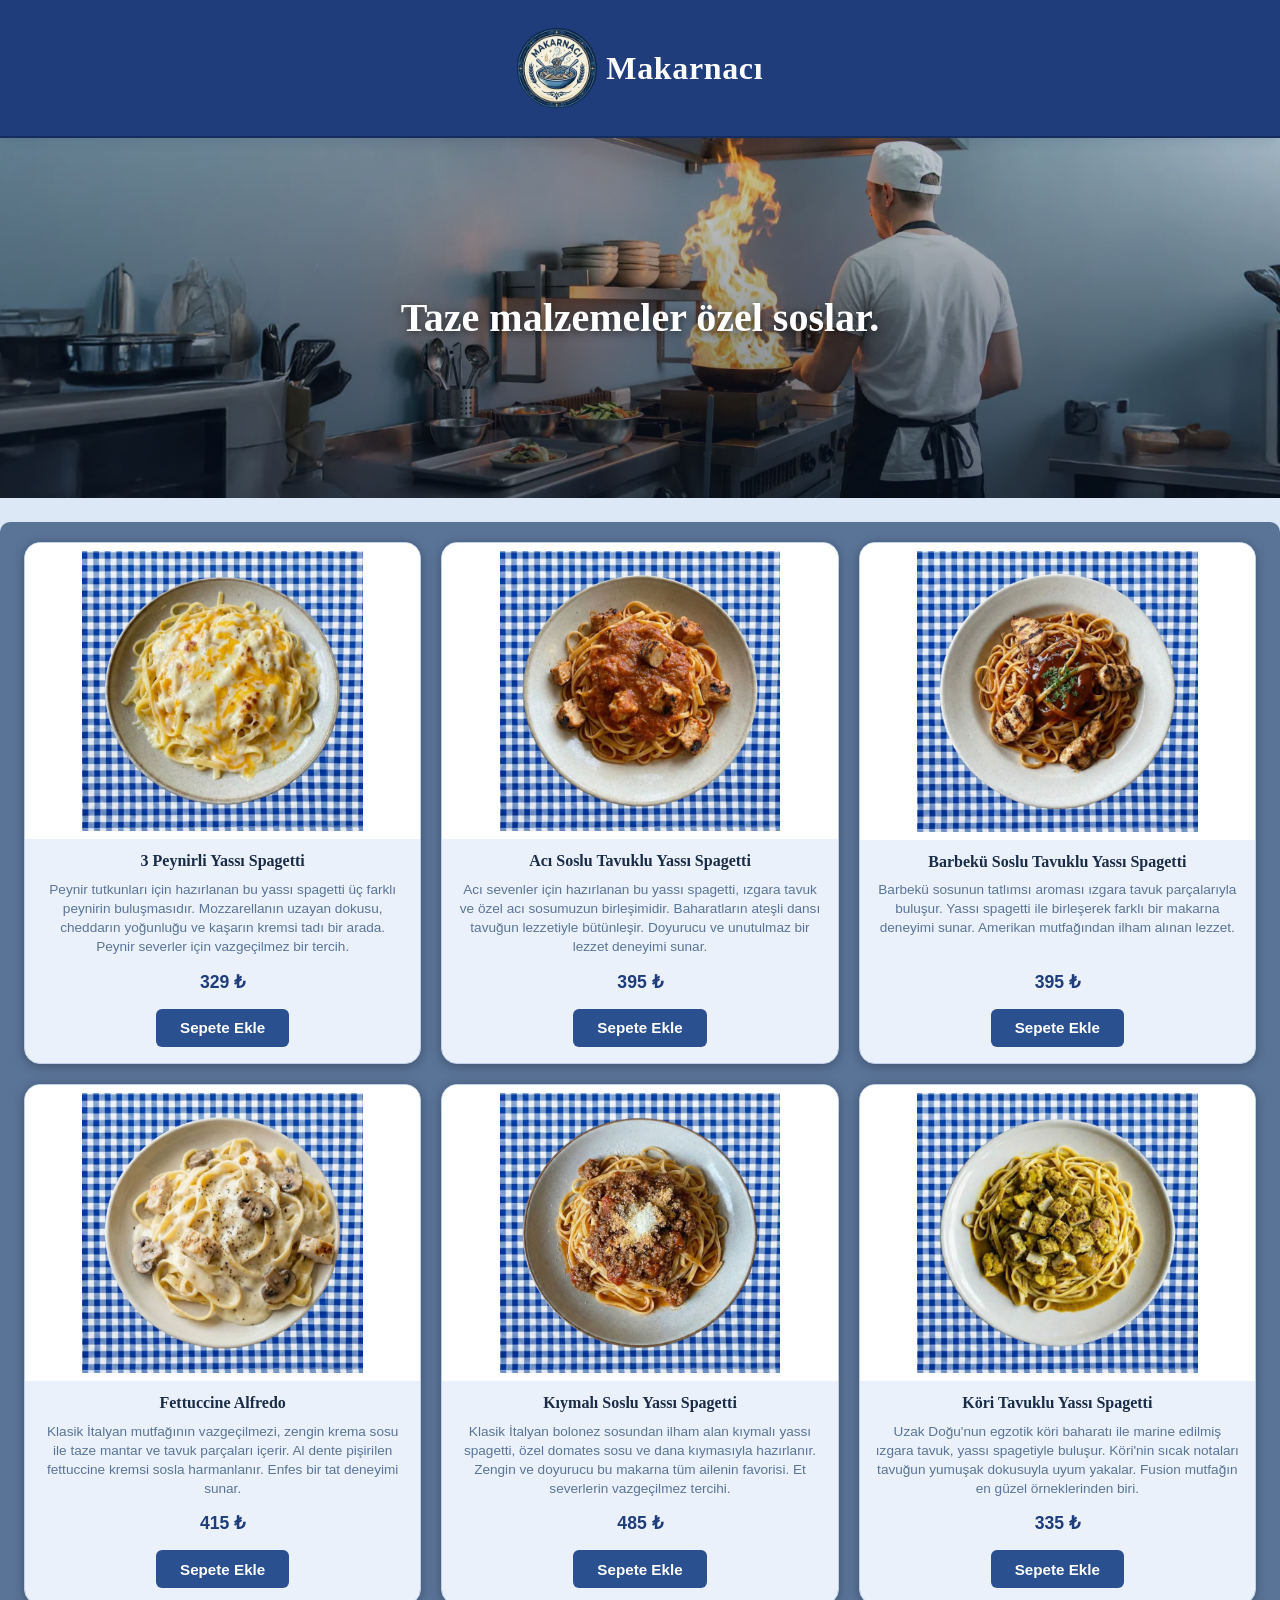
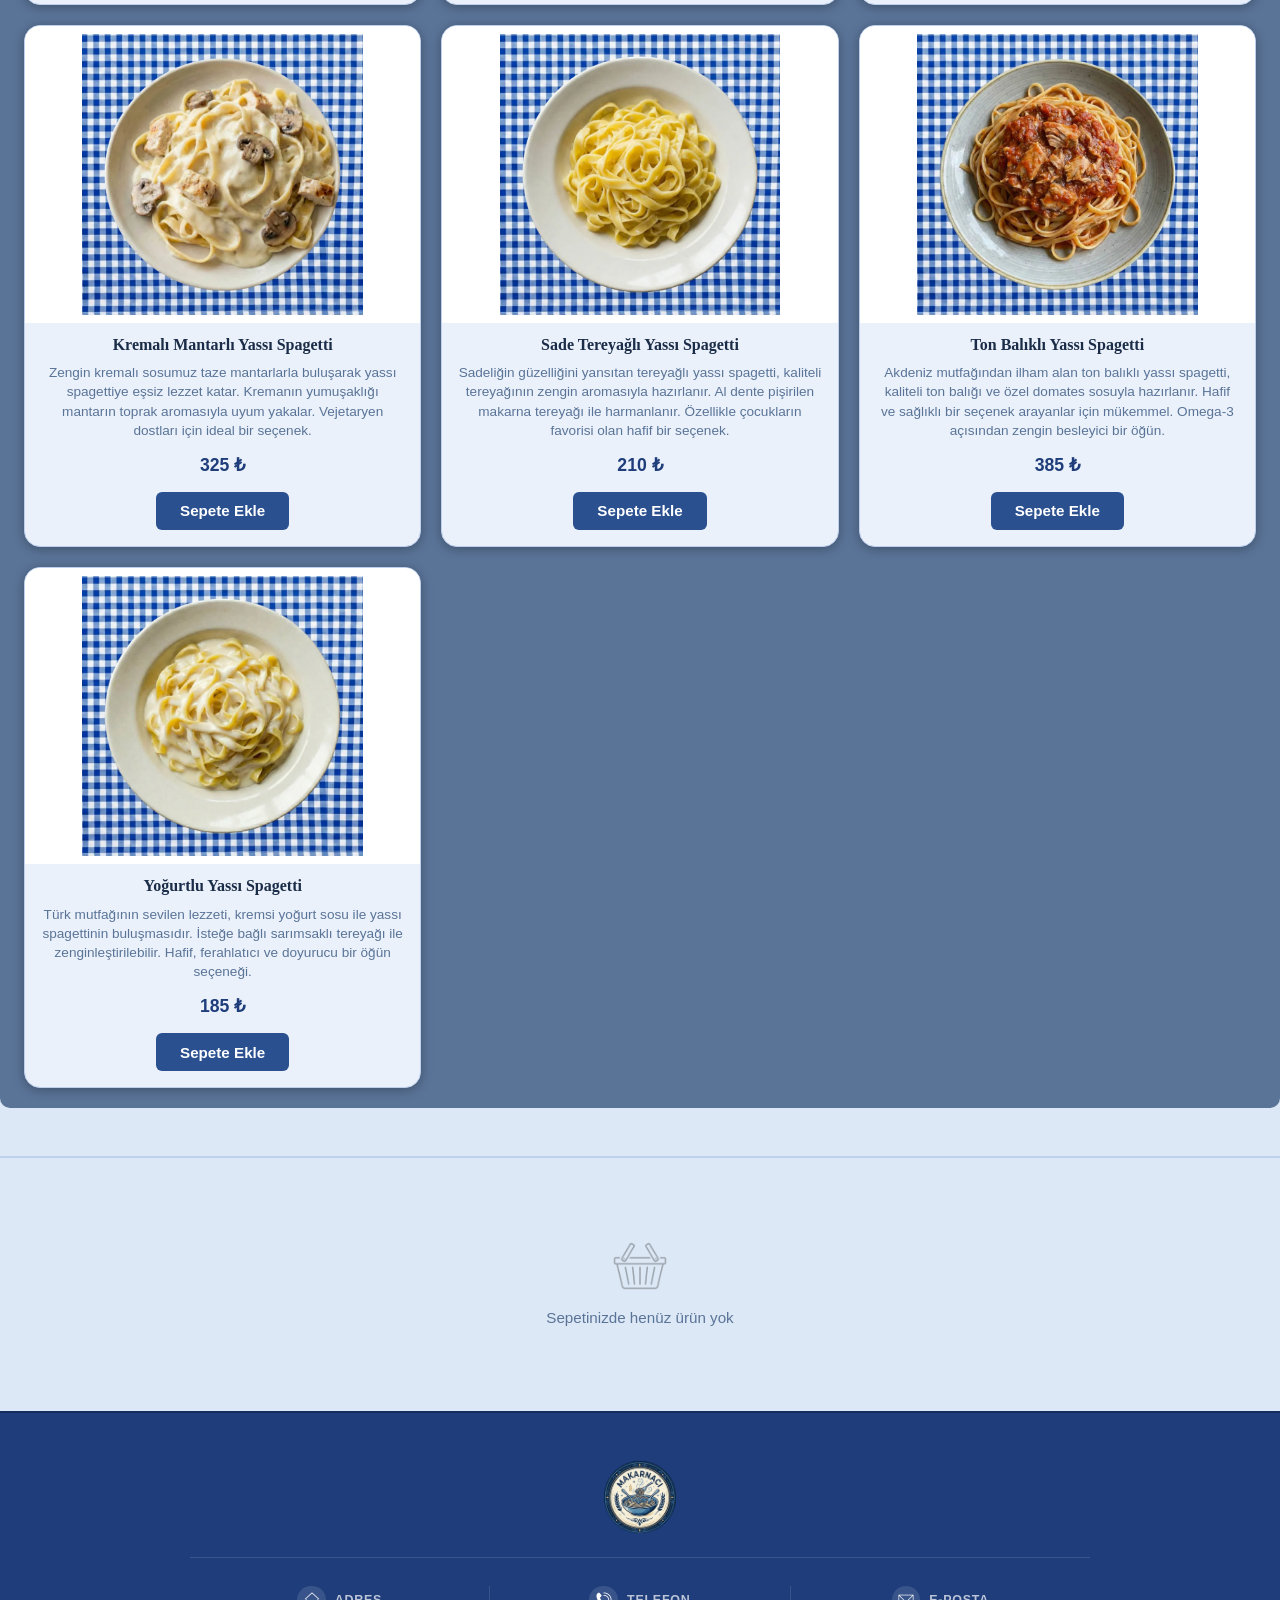
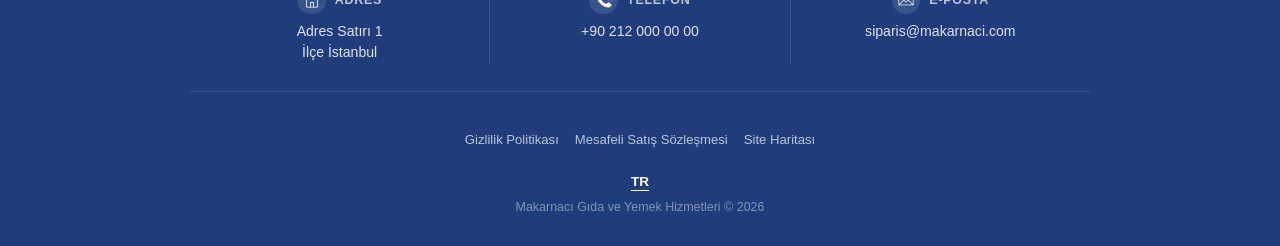
==== commit 0af67145: "rebuild-updates" ====
--- a/index.html
+++ b/index.html
@@ -9,1066 +9,7 @@
     <link rel="canonical" href="https://makarnaci.com/">
     <link rel="alternate" hreflang="tr" href="https://makarnaci.com/">
     <link rel="preload" as="image" href="/img/pages/hero-header.webp">
-    <style>:root {
---bg: #dce8f5;
---surface: #eaf1fa;
---surface2: #f4f8fd;
---accent: #2a5090;
---accent2: #1e3d7a;
---text: #1a2c47;
---muted: #5a7498;
---border: #bfd0ee;
---white: #fff;
---shadow: rgba(30,60,100,.14);
---font-serif: Georgia, 'Times New Roman', serif;
---font-sans: system-ui, -apple-system, sans-serif;
---r-sm: 6px;
---r-md: 10px;
---r-lg: 16px;
-}
-*,
-*::before,
-*::after {
-box-sizing: border-box;
-scrollbar-width: thin;
-scrollbar-color: var(--accent) var(--surface);
-}
-html,
-body,
-header,
-main,
-footer,
-section,
-article,
-div,
-menu,
-nav,
-ul,
-li,
-h1,
-h2,
-h3,
-h4,
-p,
-address,
-table,
-td,
-th,
-button,
-input,
-label {
-margin: 0;
-padding: 0;
-border: 0;
-outline: 0;
-font: inherit;
-vertical-align: baseline;
-}
-menu,
-ul,
-li {
-list-style: none;
-}
-button {
-cursor: pointer;
-}
-html {
-height: 100%;
-font-size: 16px;
-}
-body {
-min-height: 100%;
-background: var(--bg);
-font-family: var(--font-sans);
-color: var(--text);
-text-align: center;
-}
-main {
-padding: 0;
-background: var(--bg);
-}
-main > :not(.hero):not(.page-img) {
-max-width: 1280px;
-margin-left: auto;
-margin-right: auto;
-padding-left: 1.5rem;
-padding-right: 1.5rem;
-}
-.hidden {
-visibility: hidden;
-height: 0;
-overflow: hidden;
-padding-top: 0;
-padding-bottom: 0;
-margin-top: 0;
-margin-bottom: 0;
-}
-.off {
-position: fixed;
-top: 0;
-left: 0;
-z-index: 100;
-visibility: hidden;
-width: 100%;
-padding: 0.8rem 1rem;
-background: rgba(42, 80, 144, 0.95);
-color: var(--white);
-font-weight: bold;
-font-size: 0.9rem;
-}
-/* ── Header ─────────────────────────────────── */
-header {
-position: sticky;
-top: 0;
-z-index: 50;
-display: grid;
-grid-template-columns: 1fr auto 1fr;
-align-items: center;
-padding: 1.75rem 1.5rem;
-background: #1e3d7a;
-border-bottom: 2px solid #152d5e;
-box-shadow: 0 2px 12px var(--shadow);
-}
-.logo-link {
-grid-column: 2;
-display: flex;
-align-items: center;
-gap: 0.6rem;
-flex-shrink: 0;
-text-decoration: none;
-}
-header img {
-height: 80px;
-width: auto;
-}
-.logo-brand {
-font-family: var(--font-serif);
-font-size: 2rem;
-font-weight: 700;
-color: #fff;
-letter-spacing: 0.02em;
-}
-/* ── Nav ─────────────────────────────────────── */
-nav {
-position: relative;
-grid-column: 3;
-justify-self: end;
-}
-nav > div {
-display: flex;
-align-items: center;
-gap: 0.25rem;
-}
-nav a {
-padding: 0.45rem 0.9rem;
-border-radius: var(--r-sm);
-font-size: 0.95rem;
-font-weight: 600;
-color: rgba(255,255,255,0.82);
-text-decoration: none;
-white-space: nowrap;
-transition: color 0.2s, background 0.2s;
-}
-nav a.active {
-color: #fff;
-background: rgba(255,255,255,0.18);
-}
-nav { display: none; }
-/* ── Footer ─────────────────────────────────── */
-footer {
-padding: 3rem 1.5rem 2rem;
-background: #1e3d7a;
-border-top: 2px solid #152d5e;
-}
-footer > img {
-height: 72px;
-width: auto;
-margin-bottom: 1.5rem;
-display: block;
-margin-left: auto;
-margin-right: auto;
-}
-footer menu {
-display: flex;
-justify-content: center;
-gap: 0.5rem;
-margin-bottom: 1.5rem;
-}
-footer menu a {
-display: inline-flex;
-align-items: center;
-justify-content: center;
-width: 38px;
-height: 38px;
-border-radius: 50%;
-background: var(--surface2);
-border: 1px solid var(--border);
-transition: background 0.2s, border-color 0.2s;
-}
-footer menu a img {
-width: 20px;
-height: 20px;
-filter: brightness(0) sepia(1) saturate(3) hue-rotate(185deg) brightness(0.55);
-}
-.footer-contact {
-display: flex;
-justify-content: center;
-gap: 1rem;
-margin: 0 auto 2.5rem;
-max-width: 900px;
-padding: 1.75rem 1rem;
-border-top: 1px solid rgba(255,255,255,0.12);
-border-bottom: 1px solid rgba(255,255,255,0.12);
-}
-.footer-contact > * {
-flex: 1;
-display: flex;
-flex-direction: column;
-align-items: center;
-gap: 0.4rem;
-color: rgba(255,255,255,0.88);
-font-size: 0.88rem;
-text-decoration: none;
-line-height: 1.5;
-}
-.footer-contact > *:first-child {
-max-width: 300px;
-}
-.footer-contact > * + * {
-border-left: 1px solid rgba(255,255,255,0.12);
-padding-left: 1rem;
-}
-.footer-contact > * > div {
-display: flex;
-justify-content: center;
-align-items: center;
-gap: 0.55rem;
-}
-.footer-contact b {
-font-size: 0.78rem;
-font-weight: 700;
-letter-spacing: 0.06em;
-text-transform: uppercase;
-color: rgba(255,255,255,0.7);
-}
-.footer-contact > * > span {
-color: rgba(255,255,255,0.85);
-font-size: 0.88rem;
-text-align: center;
-}
-.footer-contact > * > div > span {
-display: flex;
-align-items: center;
-justify-content: center;
-width: 1.8rem;
-height: 1.8rem;
-background: rgba(255,255,255,0.12);
-border-radius: 50%;
-flex-shrink: 0;
-}
-.footer-contact img {
-width: 1rem;
-height: 1rem;
-filter: brightness(0) invert(1);
-}
-@media (max-width: 600px) {
-.footer-contact {
-flex-direction: column;
-gap: 1.1rem;
-}
-.footer-contact > * + * {
-border-left: none;
-border-top: 1px solid rgba(255,255,255,0.12);
-padding-left: 0;
-padding-top: 1.1rem;
-}
-}
-.footer-links {
-display: flex;
-flex-wrap: wrap;
-justify-content: center;
-gap: 0.25rem 1rem;
-margin-bottom: 1.5rem;
-}
-.footer-links a,
-.footer-links a:visited {
-font-size: 0.82rem;
-color: rgba(255,255,255,0.7);
-text-decoration: none;
-transition: color 0.2s;
-}
-footer > p {
-font-size: 0.78rem;
-color: rgba(255,255,255,0.45);
-}
-footer > .lang {
-display: flex;
-justify-content: center;
-gap: 0.15rem;
-margin-bottom: 0.5rem;
-}
-footer > .lang a,
-footer > .lang b {
-padding: 0.2rem 0.5rem;
-border-radius: 0.3rem;
-font-size: 0.85rem;
-color: rgba(255,255,255,0.7);
-text-decoration: none;
-}
-footer > .lang b {
-color: #fff;
-text-decoration: underline;
-text-underline-offset: 0.25rem;
-}
-footer > .lang a:hover {
-color: #fff;
-background: rgba(255,255,255,0.15);
-}
-/* ── Hero sections (shared) ─────────────────── */
-.hero {
-position: relative;
-overflow: hidden;
-}
-.hero img {
-display: block;
-width: 100%;
-min-height: 360px;
-max-height: 640px;
-object-fit: cover;
-object-position: center top;
-}
-.hero div {
-position: absolute;
-inset: 0;
-display: flex;
-flex-direction: column;
-align-items: center;
-justify-content: center;
-background: linear-gradient(to bottom, rgba(8,18,35,.20) 0%, rgba(8,18,35,.60) 100%);
-padding: 2rem 1.5rem;
-}
-.hero p {
-font-family: var(--font-serif);
-font-size: 2.5rem;
-font-weight: bold;
-line-height: 1.5;
-color: var(--white);
-text-shadow: 0 2px 8px rgba(0,0,0,.6);
-}
-.hero a {
-display: inline-block;
-margin-top: 1.25rem;
-padding: 0.7rem 2rem;
-background: var(--accent);
-border-radius: var(--r-sm);
-font-size: 0.95rem;
-font-weight: 700;
-color: var(--white);
-text-decoration: none;
-letter-spacing: 0.03em;
-transition: background 0.2s;
-}
-/* ── Page hero image (page-image partial) ───── */
-.page-img {
-position: relative;
-overflow: hidden;
-max-height: 320px;
-}
-.page-img img {
-display: block;
-width: 100%;
-max-height: 320px;
-object-fit: cover;
-}
-/* ── Article wrapper ─────────────────────────── */
-article {
-padding: 2rem 0 1.5rem;
-text-align: left;
-}
-article > img {
-width: 100%;
-margin-block: 1rem;
-border-radius: var(--r-lg);
-}
-article > h2 {
-font-family: var(--font-serif);
-font-size: clamp(1.4rem, 4vw, 2rem);
-font-weight: bold;
-line-height: 1.3;
-color: var(--text);
-margin-bottom: 1rem;
-}
-article > h3 {
-font-family: var(--font-serif);
-font-size: 1.2rem;
-font-weight: bold;
-line-height: 1.5;
-color: var(--accent2);
-padding-top: 1.5rem;
-padding-bottom: 0.4rem;
-border-bottom: 1px solid var(--border);
-margin-bottom: 0.75rem;
-}
-article > h4 {
-font-family: var(--font-serif);
-font-size: 0.85rem;
-font-weight: bold;
-color: var(--accent2);
-text-transform: uppercase;
-letter-spacing: 0.06em;
-margin-top: 1.25rem;
-margin-bottom: 0.25rem;
-}
-article > p {
-font-size: 1rem;
-line-height: 1.75;
-color: var(--text);
-padding-block: 0.35rem;
-opacity: 0.9;
-}
-article > ul {
-padding-left: 1.5rem;
-}
-article > ul > li {
-padding-block: 0.4rem;
-list-style: square;
-font-size: 1rem;
-line-height: 1.6;
-color: var(--text);
-opacity: 0.9;
-}
-article a,
-article a:visited {
-color: var(--accent2);
-}
-/* ── Contact address block ───────────────────── */
-address {
-display: flex;
-flex-direction: column;
-gap: 0.25rem;
-margin-top: 1.5rem;
-padding: 1.5rem 1.2rem;
-background: var(--surface);
-border: 1px solid var(--border);
-border-radius: var(--r-lg);
-text-align: left;
-}
-address > h3 {
-margin-bottom: 0.75rem;
-font-family: var(--font-serif);
-font-size: clamp(0.85rem, 4vw, 1.1rem);
-font-weight: bold;
-color: var(--text);
-white-space: nowrap;
-}
-address > div,
-address > a {
-display: flex;
-gap: 0.75rem;
-padding: 0.4rem;
-color: var(--muted);
-text-decoration: none;
-transition: color 0.2s;
-}
-address > div {
-align-items: flex-start;
-}
-address > a {
-align-items: center;
-width: fit-content;
-}
-address img {
-width: 1.8rem;
-filter: brightness(0) sepia(1) saturate(3) hue-rotate(185deg) brightness(0.55);
-flex-shrink: 0;
-}
-address p {
-font-size: 0.92rem;
-line-height: 1.5;
-}
-/* ── Site haritası ───────────────────────────── */
-article > h3 ~ ul {
-padding-left: 0;
-}
-article > h3 ~ ul li {
-list-style: none;
-padding-block: 0.3rem;
-}
-article > h3 ~ ul li a,
-article > h3 ~ ul li a:visited {
-color: var(--muted);
-text-decoration: none;
-font-size: 0.95rem;
-transition: color 0.2s;
-}
-/* ── Product grid (all-products page) ──────────── */
-ul.prd {
-display: grid;
-grid-template-columns: repeat(3, 1fr);
-gap: 1.25rem;
-margin: 1.5rem 0 0;
-padding: 1.25rem;
-background: var(--muted);
-border-radius: var(--r-md);
-}
-ul.prd li {
-display: flex;
-flex-direction: column;
-overflow: hidden;
-background: var(--surface);
-border: 1px solid var(--border);
-border-radius: var(--r-lg);
-box-shadow: 0 2px 12px rgba(0,0,0,.3);
-text-align: center;
-transition: border-color 0.2s, box-shadow 0.2s;
-}
-ul.prd a {
-display: block;
-color: inherit;
-text-decoration: none;
-}
-ul.prd a img {
-display: block;
-width: 100%;
-aspect-ratio: 4/3;
-object-fit: contain;
-background: var(--white);
-padding: 0.5rem;
-}
-ul.prd h3 {
-margin: 0.75rem 1rem 0.3rem;
-font-family: var(--font-serif);
-font-size: 1rem;
-font-weight: bold;
-color: var(--text);
-line-height: 1.3;
-}
-ul.prd b {
-display: block;
-margin: 0.2rem 1rem 1rem;
-font-size: 1.1rem;
-font-weight: 700;
-color: var(--accent2);
-}
-ul.prd p {
-flex: 1;
-margin: 0.2rem 1rem 0.75rem;
-font-size: 0.85rem;
-line-height: 1.4;
-color: var(--muted);
-}
-ul.prd button {
-display: flex;
-align-items: center;
-justify-content: center;
-width: fit-content;
-min-height: 38px;
-margin: auto auto 1rem;
-padding: 0.5rem 1.5rem;
-background: var(--accent);
-border-radius: var(--r-sm);
-font-size: 0.95rem;
-font-weight: 700;
-color: var(--white);
-transition: background 0.2s;
-}
-@media (max-width: 600px) {
-ul.prd {
-grid-template-columns: 1fr;
-}
-}
-/* ── Product detail page ────────────────────── */
-.pdt {
-max-width: 680px;
-margin: 2rem auto;
-padding: 2rem;
-background: var(--surface);
-border: 1px solid var(--border);
-border-radius: var(--r-lg);
-box-shadow: 0 4px 20px rgba(0,0,0,.3);
-}
-.pdt > img {
-display: block;
-width: 100%;
-max-width: 480px;
-margin: 0 auto 1.5rem;
-border-radius: var(--r-md);
-}
-.pdt > h1 {
-margin: 0 0 0.5rem;
-font-family: var(--font-serif);
-font-size: clamp(1.2rem, 4vw, 1.6rem);
-font-weight: bold;
-color: var(--text);
-}
-.pdt > b {
-display: flex;
-align-items: center;
-justify-content: center;
-gap: 0.4rem;
-margin: 0 0 0.75rem;
-font-size: 1.35rem;
-font-weight: 700;
-color: var(--accent2);
-}
-.pdt > b i {
-font-size: 0.8rem;
-font-style: normal;
-color: var(--muted);
-}
-.pdt > button {
-display: flex;
-align-items: center;
-justify-content: center;
-margin: 0.5rem auto 0;
-padding: 0.75rem 2rem;
-min-height: 44px;
-min-width: 160px;
-background: var(--accent);
-border-radius: var(--r-sm);
-font-size: 1rem;
-font-weight: 700;
-color: var(--white);
-transition: background 0.2s;
-}
-/* ── Tabs ────────────────────────────────────── */
-.tabs {
-margin-top: 1.75rem;
-text-align: left;
-}
-.tabs input[type="radio"] {
-display: none;
-}
-.tab-nav {
-display: flex;
-border-bottom: 2px solid var(--border);
-}
-.tab-nav label {
-flex: 1;
-padding: 0.7rem 1rem;
-font-size: 0.9rem;
-font-weight: 700;
-cursor: pointer;
-color: var(--muted);
-border-bottom: 2px solid transparent;
-margin-bottom: -2px;
-transition: color 0.2s, border-color 0.2s;
-}
-#tab-desc:checked ~ .tab-nav label[for="tab-desc"],
-#tab-specs:checked ~ .tab-nav label[for="tab-specs"] {
-color: var(--accent2);
-border-bottom-color: var(--accent);
-}
-.tab-desc,
-.tab-specs {
-display: none;
-padding: 1rem;
-background: var(--surface2);
-border: 1px solid var(--border);
-border-top: none;
-border-radius: 0 0 var(--r-md) var(--r-md);
-}
-#tab-desc:checked ~ .tab-desc {
-display: block;
-}
-#tab-specs:checked ~ .tab-specs {
-display: block;
-}
-.tab-desc p {
-padding-block: 0.4rem;
-font-size: 0.95rem;
-line-height: 1.7;
-color: var(--text);
-opacity: 0.9;
-}
-.tab-specs table {
-width: 100%;
-border-collapse: collapse;
-}
-.tab-specs th,
-.tab-specs td {
-padding: 0.6rem 0.75rem;
-font-size: 0.9rem;
-text-align: left;
-}
-.tab-specs th {
-width: 50%;
-color: var(--muted);
-font-weight: 700;
-}
-.tab-specs td {
-color: var(--text);
-}
-@media (max-width: 600px) {
-ul.prd {
-grid-template-columns: 1fr;
-padding: 0.75rem;
-gap: 0.75rem;
-}
-.pdt {
-padding: 1.25rem;
-}
-.pdt > h1 {
-font-size: clamp(0.9rem, 5vw, 1.4rem);
-}
-}
-/* ── Basket hidden state ─────────────────────── */
-#basket .hidden {
-display: none !important;
-}
-/* ── Floating basket badge ───────────────────── */
-#basket-badge {
-position: fixed;
-right: 1.25rem;
-bottom: 1.5rem;
-z-index: 1000;
-text-decoration: none;
-background: var(--accent);
-border-radius: 50%;
-width: 72px;
-height: 72px;
-display: flex;
-align-items: center;
-justify-content: center;
-box-shadow: 0 6px 20px rgba(42, 80, 144, .4);
-transition: transform 0.2s, box-shadow 0.2s;
-border: 3px solid var(--surface2);
-}
-#basket-badge:active {
-transform: scale(0.95);
-}
-#basket-badge img {
-width: 36px;
-height: 36px;
-border: none;
-border-radius: 0;
-filter: brightness(0) invert(1);
-}
-#basket-badge span {
-position: absolute;
-top: -6px;
-right: -6px;
-background: #fff;
-color: var(--text);
-font-size: 0.9rem;
-font-weight: 700;
-border-radius: 50%;
-min-width: 26px;
-height: 26px;
-display: flex;
-align-items: center;
-justify-content: center;
-box-shadow: 0 2px 6px rgba(0, 0, 0, .4);
-border: 2px solid var(--surface);
-}
-/* ── Qty control (inline) ────────────────────── */
-.qty-ctrl,
-ul.prd button.qty-ctrl,
-.pdt>button.qty-ctrl {
-display: flex;
-align-items: center;
-justify-content: center;
-gap: 0.4rem;
-background: #bfd0ee;
-border: none;
-border-radius: 8px;
-padding: 0.25rem;
-}
-.pdt>button.qty-ctrl {
-padding: 0.5rem 1.5rem;
-}
-.qty-ctrl img {
-width: 26px;
-height: 26px;
-flex-shrink: 0;
-filter: brightness(0) sepia(1) saturate(3) hue-rotate(185deg) brightness(0.55);
-cursor: pointer;
-padding: 4px;
-border-radius: 50%;
-border: 1.5px solid var(--border);
-}
-.qty-ctrl span {
-font-weight: 700;
-min-width: 1.5rem;
-text-align: center;
-font-size: 0.85rem;
-color: #1a2c47;
-white-space: nowrap;
-background: #bfd0ee;
-padding: 0.25rem 0.45rem;
-border-radius: 4px;
-}
-/* ── Basket panel ────────────────────────────── */
-#basket {
-position: relative;
-background: var(--bg);
-padding: 0 1.5rem 4rem;
-margin-top: 3rem;
-border-top: 2px solid var(--border);
-}
-#basket>div {
-max-width: 600px;
-margin-left: auto;
-margin-right: auto;
-}
-#basket .empty {
-display: flex;
-flex-direction: column;
-align-items: center;
-justify-content: center;
-padding: 5rem 1rem 1rem;
-max-width: 600px;
-margin: 0 auto;
-text-align: center;
-}
-#basket .empty img {
-width: 56px;
-height: 56px;
-opacity: 0.3;
-filter: brightness(0) sepia(1) saturate(3) hue-rotate(185deg) brightness(0.55);
-border: none;
-border-radius: 0;
-}
-#basket .empty p {
-margin-top: 0.75rem;
-font-size: 0.95rem;
-color: var(--muted);
-line-height: 1.6;
-}
-#basket .empty a {
-color: var(--accent2);
-font-weight: 600;
-text-decoration: underline;
-text-underline-offset: 0.2rem;
-}
-#basket h5 {
-font-size: 1rem;
-color: var(--muted);
-text-align: center;
-line-height: 1.7;
-font-weight: normal;
-margin-bottom: 1rem;
-padding-top: 0.4rem;
-}
-#basket .wrap {
-background: var(--surface);
-border: 1px solid var(--border);
-border-radius: var(--r-lg);
-padding: 1.25rem 1.5rem;
-box-shadow: 0 2px 12px rgba(0, 0, 0, .3);
-}
-#basket .wrap>button {
-display: flex;
-align-items: center;
-gap: 0.5rem;
-width: 100%;
-background: transparent;
-border: none;
-padding: 0.4rem 0 0.7rem;
-cursor: pointer;
-font-size: 0.9rem;
-}
-#basket .wrap>button::before,
-#basket .wrap>button::after {
-content: '';
-flex: 1;
-height: 1px;
-background: var(--border);
-}
-#basket .wrap>button b {
-font-weight: 700;
-color: var(--text);
-white-space: nowrap;
-}
-#basket .wrap>button i {
-font-style: normal;
-color: var(--muted);
-white-space: nowrap;
-}
-#basket .wrap>button em {
-display: inline-block;
-width: 7px;
-height: 7px;
-border-right: 2px solid var(--muted);
-border-bottom: 2px solid var(--muted);
-transform: rotate(45deg);
-transition: transform 0.3s ease, margin 0.3s ease;
-margin-top: -3px;
-flex-shrink: 0;
-font-style: normal;
-}
-#basket .wrap>button.open em {
-transform: rotate(-135deg);
-margin-top: 3px;
-}
-#basket .wrap>div {
-overflow: hidden;
-padding-top: 0.5rem;
-}
-#basket .items>div {
-position: relative;
-display: flex;
-align-items: center;
-gap: 0.75rem;
-padding: 0.85rem;
-padding-right: 0;
-}
-#basket .items>div:last-of-type {
-border-bottom: none;
-}
-#basket .items>div>img:nth-child(2) {
-width: 72px;
-height: 72px;
-object-fit: cover;
-border-radius: var(--r-sm);
-}
-#basket .items>div>b {
-flex: 1;
-font-weight: 600;
-font-size: 1rem;
-color: var(--text);
-}
-#basket .items>div>span {
-font-weight: 700;
-min-width: 5.5rem;
-text-align: right;
-color: var(--accent2);
-font-size: 1.1rem;
-}
-#basket .del {
-position: relative;
-top: auto;
-left: auto;
-transform: none;
-margin-right: 0.4rem;
-z-index: 1;
-width: 22px;
-height: 22px;
-cursor: pointer;
-padding: 3px;
-border-radius: 50%;
-filter: brightness(0) sepia(1) saturate(10) hue-rotate(320deg) brightness(0.6);
-}
-#basket .del:active {
-background: var(--accent2);
-}
-#basket .items>div .qty-ctrl {
-padding: 0.25rem 0.5rem;
-gap: 0.3rem;
-}
-#basket .items>div .qty-ctrl img {
-width: 20px;
-height: 20px;
-}
-#basket .totals {
-padding: 1rem 0;
-}
-#basket .totals>div {
-display: flex;
-justify-content: space-between;
-align-items: center;
-padding: 0.3rem 0;
-font-size: 0.95rem;
-color: var(--text);
-}
-#basket .totals b {
-font-weight: 600;
-}
-#basket .totals>small {
-display: block;
-font-size: 0.8rem;
-font-weight: 600;
-color: var(--accent2);
-text-align: center;
-background: rgba(42, 80, 144, .1);
-padding: 0.45rem 0.75rem;
-margin: 0.5rem 0;
-border-radius: var(--r-sm);
-border: 1px solid var(--border);
-}
-#basket .totals .total {
-font-weight: 700;
-font-size: 1.2rem;
-border-top: 2px solid var(--border);
-margin-top: 0.75rem;
-padding-top: 0.75rem;
-color: var(--accent2);
-}
-#basket .wa {
-display: block;
-max-width: 340px;
-margin: 1.25rem auto;
-padding: 0.9rem 2rem;
-background: #25D366;
-color: var(--white);
-border: none;
-border-radius: var(--r-md);
-font-size: 1rem;
-font-weight: 700;
-cursor: pointer;
-text-align: center;
-transition: background 0.2s, transform 0.15s;
-letter-spacing: 0.02em;
-}
-#basket .wa:active {
-transform: scale(0.98);
-}
-#basket .wrap>div>h6 {
-font-size: 0.82rem;
-font-weight: normal;
-color: var(--muted);
-text-align: center;
-padding: 0.75rem 0;
-line-height: 1.6;
-}
-@media (max-width: 600px) {
-#basket h5 {
-font-size: 0.85rem;
-}
-#basket .items>div {
-gap: 0.5rem;
-}
-#basket .items>div>img:nth-child(2) {
-width: 48px;
-height: 48px;
-}
-#basket .items>div>b {
-flex: 1;
-font-size: 0.85rem;
-overflow: hidden;
-text-overflow: ellipsis;
-white-space: nowrap;
-}
-#basket .items>div .qty-ctrl {
-flex-shrink: 0;
-padding: 0.25rem 0.4rem;
-gap: 0.25rem;
-}
-#basket .items>div .qty-ctrl img {
-width: 20px;
-height: 20px;
-}
-#basket .items>div>span {
-min-width: 4.5rem;
-text-align: right;
-flex-shrink: 0;
-font-size: 0.9rem;
-}
-#basket .del {
-width: 20px;
-height: 20px;
-}
-#basket-badge {
-width: 62px;
-height: 62px;
-right: 8px;
-bottom: 1rem;
-}
-#basket-badge img {
-width: 30px;
-height: 30px;
-}
-}</style>
+    <link rel="stylesheet" href="/site.css">
     <link rel="icon" href="/favicon.png" type="image/png"/>
   </head>
   <body>
@@ -1096,6 +37,6 @@
   <p>Makarnacı Gıda ve Yemek Hizmetleri © 2026</p>
 </footer>
     <script src="/site.js" defer></script>
-    <script type="application/ld+json">{"@context":"https://schema.org","@graph":[{"@type":"Organization","name":"Makarnacı Gıda ve Yemek Hizmetleri","url":"https://makarnaci.com","logo":"https://makarnaci.com/logo.png","description":"Makarnacı, taze malzemeler ve özel soslarla hazırlanan ev yapımı makarnaları ve içecekleri sizinle buluşturuyor.","brand":{"@type":"Brand","name":"Makarnacı"},"telephone":"+902120000000","email":"siparis@makarnaci.com","address":{"@type":"PostalAddress","streetAddress":"Adres Satırı 1, İlçe İstanbul","addressCountry":"TR"}},{"@type":"WebSite","name":"Makarnacı","url":"https://makarnaci.com"},{"@type":"ItemList","itemListElement":[{"@type":"ListItem","position":1,"item":{"@type":"Product","name":"Makarnacı 3 Peynirli Yassı Spagetti","productID":"m8","description":"Mozzarella, cheddar ve kaşar peynirinin eşsiz uyumu ile hazırlanan yassı spagetti.","url":"makarnaci.com/products/3-peynirli-yassi-spagetti.html","image":"makarnaci.com/images/3-peynirli-yassi-spagetti.webp","brand":{"@type":"Brand","name":"Makarnacı"},"manufacturer":{"@type":"Organization","name":"Makarnacı Gıda ve Yemek Hizmetleri","identifier":"TR34-0001","contactPoint":{"@type":"ContactPoint","telephone":"+902120000000","contactType":"customer service"},"address":{"@type":"PostalAddress","streetAddress":"Adres Satırı 1","addressLocality":"İstanbul","addressCountry":"TR"}},"keywords":"peynirli makarna, soslu makarna, mozzarella makarna, cheddar makarna, kaşarlı makarna","weight":{"@type":"QuantitativeValue","value":340,"unitCode":"GRM"},"additionalProperty":[{"@type":"PropertyValue","name":"Net Miktar","value":"340 g"}],"offers":{"@type":"Offer","url":"makarnaci.com/products/3-peynirli-yassi-spagetti.html","priceCurrency":"TRY","price":"329","priceValidUntil":"2026-04-08","itemCondition":"https://schema.org/NewCondition","availability":"https://schema.org/InStock"},"aggregateRating":{"@type":"AggregateRating","ratingValue":"5","reviewCount":"5","bestRating":"5","worstRating":"1"}}},{"@type":"ListItem","position":2,"item":{"@type":"Product","name":"Makarnacı Acı Soslu Tavuklu Yassı Spagetti","productID":"m6","description":"Izgara tavuk ve acı sos ile lezzetlendirilmiş yassı spagetti.","url":"makarnaci.com/products/aci-soslu-tavuklu-yassi-spagetti.html","image":"makarnaci.com/images/aci-soslu-tavuklu-yassi-spagetti.webp","brand":{"@type":"Brand","name":"Makarnacı"},"manufacturer":{"@type":"Organization","name":"Makarnacı Gıda ve Yemek Hizmetleri","identifier":"TR34-0001","contactPoint":{"@type":"ContactPoint","telephone":"+902120000000","contactType":"customer service"},"address":{"@type":"PostalAddress","streetAddress":"Adres Satırı 1","addressLocality":"İstanbul","addressCountry":"TR"}},"keywords":"acılı makarna, tavuklu makarna, baharatlı makarna, hot sos, ateşli makarna","weight":{"@type":"QuantitativeValue","value":360,"unitCode":"GRM"},"additionalProperty":[{"@type":"PropertyValue","name":"Net Miktar","value":"360 g"}],"offers":{"@type":"Offer","url":"makarnaci.com/products/aci-soslu-tavuklu-yassi-spagetti.html","priceCurrency":"TRY","price":"395","priceValidUntil":"2026-04-08","itemCondition":"https://schema.org/NewCondition","availability":"https://schema.org/InStock"},"aggregateRating":{"@type":"AggregateRating","ratingValue":"5","reviewCount":"4","bestRating":"5","worstRating":"1"}}},{"@type":"ListItem","position":3,"item":{"@type":"Product","name":"Makarnacı Barbekü Soslu Tavuklu Yassı Spagetti","productID":"m5","description":"Izgara tavuk ve barbekü sosunun mükemmel uyumu ile hazırlanan yassı spagetti.","url":"makarnaci.com/products/barbeku-soslu-tavuklu-yassi-spagetti.html","image":"makarnaci.com/images/barbeku-soslu-tavuklu-yassi-spagetti.webp","brand":{"@type":"Brand","name":"Makarnacı"},"manufacturer":{"@type":"Organization","name":"Makarnacı Gıda ve Yemek Hizmetleri","identifier":"TR34-0001","contactPoint":{"@type":"ContactPoint","telephone":"+902120000000","contactType":"customer service"},"address":{"@type":"PostalAddress","streetAddress":"Adres Satırı 1","addressLocality":"İstanbul","addressCountry":"TR"}},"keywords":"barbekü makarna, tavuklu makarna, BBQ makarna, soslu makarna, yassı makarna","weight":{"@type":"QuantitativeValue","value":360,"unitCode":"GRM"},"additionalProperty":[{"@type":"PropertyValue","name":"Net Miktar","value":"360 g"}],"offers":{"@type":"Offer","url":"makarnaci.com/products/barbeku-soslu-tavuklu-yassi-spagetti.html","priceCurrency":"TRY","price":"395","priceValidUntil":"2026-04-08","itemCondition":"https://schema.org/NewCondition","availability":"https://schema.org/InStock"},"aggregateRating":{"@type":"AggregateRating","ratingValue":"5","reviewCount":"5","bestRating":"5","worstRating":"1"}}},{"@type":"ListItem","position":4,"item":{"@type":"Product","name":"Makarnacı Fettuccine Alfredo","productID":"m1","description":"Krema sosu, mantar ve tavuk ile hazırlanan klasik İtalyan lezzeti.","url":"makarnaci.com/products/fettuccine-alfredo.html","image":"makarnaci.com/images/fettuccine-alfredo.webp","brand":{"@type":"Brand","name":"Makarnacı"},"manufacturer":{"@type":"Organization","name":"Makarnacı Gıda ve Yemek Hizmetleri","identifier":"TR34-0001","contactPoint":{"@type":"ContactPoint","telephone":"+902120000000","contactType":"customer service"},"address":{"@type":"PostalAddress","streetAddress":"Adres Satırı 1","addressLocality":"İstanbul","addressCountry":"TR"}},"keywords":"fettuccine alfredo, kremalı makarna, tavuklu makarna, mantarlı makarna, İtalyan makarna","weight":{"@type":"QuantitativeValue","value":350,"unitCode":"GRM"},"additionalProperty":[{"@type":"PropertyValue","name":"Net Miktar","value":"350 g"}],"offers":{"@type":"Offer","url":"makarnaci.com/products/fettuccine-alfredo.html","priceCurrency":"TRY","price":"415","priceValidUntil":"2026-04-08","itemCondition":"https://schema.org/NewCondition","availability":"https://schema.org/InStock"},"aggregateRating":{"@type":"AggregateRating","ratingValue":"5","reviewCount":"4","bestRating":"5","worstRating":"1"}}},{"@type":"ListItem","position":5,"item":{"@type":"Product","name":"Makarnacı Kıymalı Soslu Yassı Spagetti","productID":"m7","description":"Özel domates soslu kıyma ile hazırlanan yassı spagetti.","url":"makarnaci.com/products/kiymali-soslu-yassi-spagetti.html","image":"makarnaci.com/images/kiymali-soslu-yassi-spagetti.webp","brand":{"@type":"Brand","name":"Makarnacı"},"manufacturer":{"@type":"Organization","name":"Makarnacı Gıda ve Yemek Hizmetleri","identifier":"TR34-0001","contactPoint":{"@type":"ContactPoint","telephone":"+902120000000","contactType":"customer service"},"address":{"@type":"PostalAddress","streetAddress":"Adres Satırı 1","addressLocality":"İstanbul","addressCountry":"TR"}},"keywords":"kıymalı makarna, bolonez makarna, soslu makarna, domates soslu, klasik makarna","weight":{"@type":"QuantitativeValue","value":380,"unitCode":"GRM"},"additionalProperty":[{"@type":"PropertyValue","name":"Net Miktar","value":"380 g"}],"offers":{"@type":"Offer","url":"makarnaci.com/products/kiymali-soslu-yassi-spagetti.html","priceCurrency":"TRY","price":"485","priceValidUntil":"2026-04-08","itemCondition":"https://schema.org/NewCondition","availability":"https://schema.org/InStock"},"aggregateRating":{"@type":"AggregateRating","ratingValue":"5","reviewCount":"8","bestRating":"5","worstRating":"1"}}},{"@type":"ListItem","position":6,"item":{"@type":"Product","name":"Makarnacı Köri Tavuklu Yassı Spagetti","productID":"m10","description":"Köri baharatı ile lezzetlendirilmiş ızgara tavuk eşliğinde yassı spagetti.","url":"makarnaci.com/products/kori-tavuklu-yassi-spagetti.html","image":"makarnaci.com/images/kori-tavuklu-yassi-spagetti.webp","brand":{"@type":"Brand","name":"Makarnacı"},"manufacturer":{"@type":"Organization","name":"Makarnacı Gıda ve Yemek Hizmetleri","identifier":"TR34-0001","contactPoint":{"@type":"ContactPoint","telephone":"+902120000000","contactType":"customer service"},"address":{"@type":"PostalAddress","streetAddress":"Adres Satırı 1","addressLocality":"İstanbul","addressCountry":"TR"}},"keywords":"körili makarna, tavuklu makarna, soslu makarna, yassı makarna, baharatlı makarna","weight":{"@type":"QuantitativeValue","value":350,"unitCode":"GRM"},"additionalProperty":[{"@type":"PropertyValue","name":"Net Miktar","value":"350 g"}],"offers":{"@type":"Offer","url":"makarnaci.com/products/kori-tavuklu-yassi-spagetti.html","priceCurrency":"TRY","price":"335","priceValidUntil":"2026-04-08","itemCondition":"https://schema.org/NewCondition","availability":"https://schema.org/InStock"},"aggregateRating":{"@type":"AggregateRating","ratingValue":"5","reviewCount":"3","bestRating":"5","worstRating":"1"}}},{"@type":"ListItem","position":7,"item":{"@type":"Product","name":"Makarnacı Kremalı Mantarlı Yassı Spagetti","productID":"m2","description":"Yoğun kremalı sos ve mantar ile hazırlanan yassı spagetti.","url":"makarnaci.com/products/kremali-mantarli-yassi-spagetti.html","image":"makarnaci.com/images/kremali-mantarli-yassi-spagetti.webp","brand":{"@type":"Brand","name":"Makarnacı"},"manufacturer":{"@type":"Organization","name":"Makarnacı Gıda ve Yemek Hizmetleri","identifier":"TR34-0001","contactPoint":{"@type":"ContactPoint","telephone":"+902120000000","contactType":"customer service"},"address":{"@type":"PostalAddress","streetAddress":"Adres Satırı 1","addressLocality":"İstanbul","addressCountry":"TR"}},"keywords":"kremalı makarna, mantarlı makarna, yassı spagetti, soslu makarna, İtalyan makarna","weight":{"@type":"QuantitativeValue","value":320,"unitCode":"GRM"},"additionalProperty":[{"@type":"PropertyValue","name":"Net Miktar","value":"320 g"}],"offers":{"@type":"Offer","url":"makarnaci.com/products/kremali-mantarli-yassi-spagetti.html","priceCurrency":"TRY","price":"325","priceValidUntil":"2026-04-08","itemCondition":"https://schema.org/NewCondition","availability":"https://schema.org/InStock"},"aggregateRating":{"@type":"AggregateRating","ratingValue":"5","reviewCount":"6","bestRating":"5","worstRating":"1"}}},{"@type":"ListItem","position":8,"item":{"@type":"Product","name":"Makarnacı Sade Tereyağlı Yassı Spagetti","productID":"m3","description":"Tereyağı ile sade ve hafif bir lezzet sunan yassı spagetti.","url":"makarnaci.com/products/sade-tereyagli-yassi-spagetti.html","image":"makarnaci.com/images/sade-tereyagli-yassi-spagetti.webp","brand":{"@type":"Brand","name":"Makarnacı"},"manufacturer":{"@type":"Organization","name":"Makarnacı Gıda ve Yemek Hizmetleri","identifier":"TR34-0001","contactPoint":{"@type":"ContactPoint","telephone":"+902120000000","contactType":"customer service"},"address":{"@type":"PostalAddress","streetAddress":"Adres Satırı 1","addressLocality":"İstanbul","addressCountry":"TR"}},"keywords":"tereyağlı makarna, sade makarna, yassı spagetti, hafif makarna, sossuz makarna","weight":{"@type":"QuantitativeValue","value":280,"unitCode":"GRM"},"additionalProperty":[{"@type":"PropertyValue","name":"Net Miktar","value":"280 g"}],"offers":{"@type":"Offer","url":"makarnaci.com/products/sade-tereyagli-yassi-spagetti.html","priceCurrency":"TRY","price":"210","priceValidUntil":"2026-04-08","itemCondition":"https://schema.org/NewCondition","availability":"https://schema.org/InStock"},"aggregateRating":{"@type":"AggregateRating","ratingValue":"5","reviewCount":"5","bestRating":"5","worstRating":"1"}}},{"@type":"ListItem","position":9,"item":{"@type":"Product","name":"Makarnacı Ton Balıklı Yassı Spagetti","productID":"m9","description":"Domates sosu ve ton balığı ile hazırlanan yassı spagetti.","url":"makarnaci.com/products/ton-balikli-yassi-spagetti.html","image":"makarnaci.com/images/ton-balikli-yassi-spagetti.webp","brand":{"@type":"Brand","name":"Makarnacı"},"manufacturer":{"@type":"Organization","name":"Makarnacı Gıda ve Yemek Hizmetleri","identifier":"TR34-0001","contactPoint":{"@type":"ContactPoint","telephone":"+902120000000","contactType":"customer service"},"address":{"@type":"PostalAddress","streetAddress":"Adres Satırı 1","addressLocality":"İstanbul","addressCountry":"TR"}},"keywords":"ton balıklı makarna, balıklı makarna, deniz ürünlü, soslu makarna, yassı makarna","weight":{"@type":"QuantitativeValue","value":350,"unitCode":"GRM"},"additionalProperty":[{"@type":"PropertyValue","name":"Net Miktar","value":"350 g"}],"offers":{"@type":"Offer","url":"makarnaci.com/products/ton-balikli-yassi-spagetti.html","priceCurrency":"TRY","price":"385","priceValidUntil":"2026-04-08","itemCondition":"https://schema.org/NewCondition","availability":"https://schema.org/InStock"},"aggregateRating":{"@type":"AggregateRating","ratingValue":"5","reviewCount":"4","bestRating":"5","worstRating":"1"}}},{"@type":"ListItem","position":10,"item":{"@type":"Product","name":"Makarnacı Yoğurtlu Yassı Spagetti","productID":"m4","description":"Yoğurt sosu ile hazırlanır, isteğe bağlı sarımsaklı servis edilir.","url":"makarnaci.com/products/yogurtlu-yassi-spagetti.html","image":"makarnaci.com/images/yogurtlu-yassi-spagetti.webp","brand":{"@type":"Brand","name":"Makarnacı"},"manufacturer":{"@type":"Organization","name":"Makarnacı Gıda ve Yemek Hizmetleri","identifier":"TR34-0001","contactPoint":{"@type":"ContactPoint","telephone":"+902120000000","contactType":"customer service"},"address":{"@type":"PostalAddress","streetAddress":"Adres Satırı 1","addressLocality":"İstanbul","addressCountry":"TR"}},"keywords":"yoğurtlu makarna, soslu makarna, sarımsaklı makarna, geleneksel makarna, ev yapımı","weight":{"@type":"QuantitativeValue","value":300,"unitCode":"GRM"},"additionalProperty":[{"@type":"PropertyValue","name":"Net Miktar","value":"300 g"}],"offers":{"@type":"Offer","url":"makarnaci.com/products/yogurtlu-yassi-spagetti.html","priceCurrency":"TRY","price":"185","priceValidUntil":"2026-04-08","itemCondition":"https://schema.org/NewCondition","availability":"https://schema.org/InStock"},"aggregateRating":{"@type":"AggregateRating","ratingValue":"5","reviewCount":"7","bestRating":"5","worstRating":"1"}}}]}]}</script>
+    <script type="application/ld+json">{"@context":"https://schema.org","@graph":[{"@type":"Organization","name":"Makarnacı Gıda ve Yemek Hizmetleri","url":"https://makarnaci.com","logo":"https://makarnaci.com/logo.png","description":"Makarnacı, taze malzemeler ve özel soslarla hazırlanan ev yapımı makarnaları ve içecekleri sizinle buluşturuyor.","brand":{"@type":"Brand","name":"Makarnacı"},"telephone":"+902120000000","email":"siparis@makarnaci.com","address":{"@type":"PostalAddress","streetAddress":"Adres Satırı 1, İlçe İstanbul","addressCountry":"TR"}},{"@type":"WebSite","name":"Makarnacı","url":"https://makarnaci.com"},{"@type":"ItemList","itemListElement":[{"@type":"ListItem","position":1,"item":{"@type":"Product","name":"Makarnacı 3 Peynirli Yassı Spagetti","productID":"m8","description":"Mozzarella, cheddar ve kaşar peynirinin eşsiz uyumu ile hazırlanan yassı spagetti.","url":"makarnaci.com/products/3-peynirli-yassi-spagetti.html","image":"makarnaci.com/images/3-peynirli-yassi-spagetti.webp","brand":{"@type":"Brand","name":"Makarnacı"},"manufacturer":{"@type":"Organization","name":"Makarnacı Gıda ve Yemek Hizmetleri","identifier":"TR34-0001","contactPoint":{"@type":"ContactPoint","telephone":"+902120000000","contactType":"customer service"},"address":{"@type":"PostalAddress","streetAddress":"Adres Satırı 1","addressLocality":"İstanbul","addressCountry":"TR"}},"keywords":"peynirli makarna, soslu makarna, mozzarella makarna, cheddar makarna, kaşarlı makarna","weight":{"@type":"QuantitativeValue","value":340,"unitCode":"GRM"},"additionalProperty":[{"@type":"PropertyValue","name":"Net Miktar","value":"340 g"}],"offers":{"@type":"Offer","url":"makarnaci.com/products/3-peynirli-yassi-spagetti.html","priceCurrency":"TRY","price":"329","priceValidUntil":"2026-04-09","itemCondition":"https://schema.org/NewCondition","availability":"https://schema.org/InStock"},"aggregateRating":{"@type":"AggregateRating","ratingValue":"5","reviewCount":"5","bestRating":"5","worstRating":"1"}}},{"@type":"ListItem","position":2,"item":{"@type":"Product","name":"Makarnacı Acı Soslu Tavuklu Yassı Spagetti","productID":"m6","description":"Izgara tavuk ve acı sos ile lezzetlendirilmiş yassı spagetti.","url":"makarnaci.com/products/aci-soslu-tavuklu-yassi-spagetti.html","image":"makarnaci.com/images/aci-soslu-tavuklu-yassi-spagetti.webp","brand":{"@type":"Brand","name":"Makarnacı"},"manufacturer":{"@type":"Organization","name":"Makarnacı Gıda ve Yemek Hizmetleri","identifier":"TR34-0001","contactPoint":{"@type":"ContactPoint","telephone":"+902120000000","contactType":"customer service"},"address":{"@type":"PostalAddress","streetAddress":"Adres Satırı 1","addressLocality":"İstanbul","addressCountry":"TR"}},"keywords":"acılı makarna, tavuklu makarna, baharatlı makarna, hot sos, ateşli makarna","weight":{"@type":"QuantitativeValue","value":360,"unitCode":"GRM"},"additionalProperty":[{"@type":"PropertyValue","name":"Net Miktar","value":"360 g"}],"offers":{"@type":"Offer","url":"makarnaci.com/products/aci-soslu-tavuklu-yassi-spagetti.html","priceCurrency":"TRY","price":"395","priceValidUntil":"2026-04-09","itemCondition":"https://schema.org/NewCondition","availability":"https://schema.org/InStock"},"aggregateRating":{"@type":"AggregateRating","ratingValue":"5","reviewCount":"4","bestRating":"5","worstRating":"1"}}},{"@type":"ListItem","position":3,"item":{"@type":"Product","name":"Makarnacı Barbekü Soslu Tavuklu Yassı Spagetti","productID":"m5","description":"Izgara tavuk ve barbekü sosunun mükemmel uyumu ile hazırlanan yassı spagetti.","url":"makarnaci.com/products/barbeku-soslu-tavuklu-yassi-spagetti.html","image":"makarnaci.com/images/barbeku-soslu-tavuklu-yassi-spagetti.webp","brand":{"@type":"Brand","name":"Makarnacı"},"manufacturer":{"@type":"Organization","name":"Makarnacı Gıda ve Yemek Hizmetleri","identifier":"TR34-0001","contactPoint":{"@type":"ContactPoint","telephone":"+902120000000","contactType":"customer service"},"address":{"@type":"PostalAddress","streetAddress":"Adres Satırı 1","addressLocality":"İstanbul","addressCountry":"TR"}},"keywords":"barbekü makarna, tavuklu makarna, BBQ makarna, soslu makarna, yassı makarna","weight":{"@type":"QuantitativeValue","value":360,"unitCode":"GRM"},"additionalProperty":[{"@type":"PropertyValue","name":"Net Miktar","value":"360 g"}],"offers":{"@type":"Offer","url":"makarnaci.com/products/barbeku-soslu-tavuklu-yassi-spagetti.html","priceCurrency":"TRY","price":"395","priceValidUntil":"2026-04-09","itemCondition":"https://schema.org/NewCondition","availability":"https://schema.org/InStock"},"aggregateRating":{"@type":"AggregateRating","ratingValue":"5","reviewCount":"5","bestRating":"5","worstRating":"1"}}},{"@type":"ListItem","position":4,"item":{"@type":"Product","name":"Makarnacı Fettuccine Alfredo","productID":"m1","description":"Krema sosu, mantar ve tavuk ile hazırlanan klasik İtalyan lezzeti.","url":"makarnaci.com/products/fettuccine-alfredo.html","image":"makarnaci.com/images/fettuccine-alfredo.webp","brand":{"@type":"Brand","name":"Makarnacı"},"manufacturer":{"@type":"Organization","name":"Makarnacı Gıda ve Yemek Hizmetleri","identifier":"TR34-0001","contactPoint":{"@type":"ContactPoint","telephone":"+902120000000","contactType":"customer service"},"address":{"@type":"PostalAddress","streetAddress":"Adres Satırı 1","addressLocality":"İstanbul","addressCountry":"TR"}},"keywords":"fettuccine alfredo, kremalı makarna, tavuklu makarna, mantarlı makarna, İtalyan makarna","weight":{"@type":"QuantitativeValue","value":350,"unitCode":"GRM"},"additionalProperty":[{"@type":"PropertyValue","name":"Net Miktar","value":"350 g"}],"offers":{"@type":"Offer","url":"makarnaci.com/products/fettuccine-alfredo.html","priceCurrency":"TRY","price":"415","priceValidUntil":"2026-04-09","itemCondition":"https://schema.org/NewCondition","availability":"https://schema.org/InStock"},"aggregateRating":{"@type":"AggregateRating","ratingValue":"5","reviewCount":"4","bestRating":"5","worstRating":"1"}}},{"@type":"ListItem","position":5,"item":{"@type":"Product","name":"Makarnacı Kıymalı Soslu Yassı Spagetti","productID":"m7","description":"Özel domates soslu kıyma ile hazırlanan yassı spagetti.","url":"makarnaci.com/products/kiymali-soslu-yassi-spagetti.html","image":"makarnaci.com/images/kiymali-soslu-yassi-spagetti.webp","brand":{"@type":"Brand","name":"Makarnacı"},"manufacturer":{"@type":"Organization","name":"Makarnacı Gıda ve Yemek Hizmetleri","identifier":"TR34-0001","contactPoint":{"@type":"ContactPoint","telephone":"+902120000000","contactType":"customer service"},"address":{"@type":"PostalAddress","streetAddress":"Adres Satırı 1","addressLocality":"İstanbul","addressCountry":"TR"}},"keywords":"kıymalı makarna, bolonez makarna, soslu makarna, domates soslu, klasik makarna","weight":{"@type":"QuantitativeValue","value":380,"unitCode":"GRM"},"additionalProperty":[{"@type":"PropertyValue","name":"Net Miktar","value":"380 g"}],"offers":{"@type":"Offer","url":"makarnaci.com/products/kiymali-soslu-yassi-spagetti.html","priceCurrency":"TRY","price":"485","priceValidUntil":"2026-04-09","itemCondition":"https://schema.org/NewCondition","availability":"https://schema.org/InStock"},"aggregateRating":{"@type":"AggregateRating","ratingValue":"5","reviewCount":"8","bestRating":"5","worstRating":"1"}}},{"@type":"ListItem","position":6,"item":{"@type":"Product","name":"Makarnacı Köri Tavuklu Yassı Spagetti","productID":"m10","description":"Köri baharatı ile lezzetlendirilmiş ızgara tavuk eşliğinde yassı spagetti.","url":"makarnaci.com/products/kori-tavuklu-yassi-spagetti.html","image":"makarnaci.com/images/kori-tavuklu-yassi-spagetti.webp","brand":{"@type":"Brand","name":"Makarnacı"},"manufacturer":{"@type":"Organization","name":"Makarnacı Gıda ve Yemek Hizmetleri","identifier":"TR34-0001","contactPoint":{"@type":"ContactPoint","telephone":"+902120000000","contactType":"customer service"},"address":{"@type":"PostalAddress","streetAddress":"Adres Satırı 1","addressLocality":"İstanbul","addressCountry":"TR"}},"keywords":"körili makarna, tavuklu makarna, soslu makarna, yassı makarna, baharatlı makarna","weight":{"@type":"QuantitativeValue","value":350,"unitCode":"GRM"},"additionalProperty":[{"@type":"PropertyValue","name":"Net Miktar","value":"350 g"}],"offers":{"@type":"Offer","url":"makarnaci.com/products/kori-tavuklu-yassi-spagetti.html","priceCurrency":"TRY","price":"335","priceValidUntil":"2026-04-09","itemCondition":"https://schema.org/NewCondition","availability":"https://schema.org/InStock"},"aggregateRating":{"@type":"AggregateRating","ratingValue":"5","reviewCount":"3","bestRating":"5","worstRating":"1"}}},{"@type":"ListItem","position":7,"item":{"@type":"Product","name":"Makarnacı Kremalı Mantarlı Yassı Spagetti","productID":"m2","description":"Yoğun kremalı sos ve mantar ile hazırlanan yassı spagetti.","url":"makarnaci.com/products/kremali-mantarli-yassi-spagetti.html","image":"makarnaci.com/images/kremali-mantarli-yassi-spagetti.webp","brand":{"@type":"Brand","name":"Makarnacı"},"manufacturer":{"@type":"Organization","name":"Makarnacı Gıda ve Yemek Hizmetleri","identifier":"TR34-0001","contactPoint":{"@type":"ContactPoint","telephone":"+902120000000","contactType":"customer service"},"address":{"@type":"PostalAddress","streetAddress":"Adres Satırı 1","addressLocality":"İstanbul","addressCountry":"TR"}},"keywords":"kremalı makarna, mantarlı makarna, yassı spagetti, soslu makarna, İtalyan makarna","weight":{"@type":"QuantitativeValue","value":320,"unitCode":"GRM"},"additionalProperty":[{"@type":"PropertyValue","name":"Net Miktar","value":"320 g"}],"offers":{"@type":"Offer","url":"makarnaci.com/products/kremali-mantarli-yassi-spagetti.html","priceCurrency":"TRY","price":"325","priceValidUntil":"2026-04-09","itemCondition":"https://schema.org/NewCondition","availability":"https://schema.org/InStock"},"aggregateRating":{"@type":"AggregateRating","ratingValue":"5","reviewCount":"6","bestRating":"5","worstRating":"1"}}},{"@type":"ListItem","position":8,"item":{"@type":"Product","name":"Makarnacı Sade Tereyağlı Yassı Spagetti","productID":"m3","description":"Tereyağı ile sade ve hafif bir lezzet sunan yassı spagetti.","url":"makarnaci.com/products/sade-tereyagli-yassi-spagetti.html","image":"makarnaci.com/images/sade-tereyagli-yassi-spagetti.webp","brand":{"@type":"Brand","name":"Makarnacı"},"manufacturer":{"@type":"Organization","name":"Makarnacı Gıda ve Yemek Hizmetleri","identifier":"TR34-0001","contactPoint":{"@type":"ContactPoint","telephone":"+902120000000","contactType":"customer service"},"address":{"@type":"PostalAddress","streetAddress":"Adres Satırı 1","addressLocality":"İstanbul","addressCountry":"TR"}},"keywords":"tereyağlı makarna, sade makarna, yassı spagetti, hafif makarna, sossuz makarna","weight":{"@type":"QuantitativeValue","value":280,"unitCode":"GRM"},"additionalProperty":[{"@type":"PropertyValue","name":"Net Miktar","value":"280 g"}],"offers":{"@type":"Offer","url":"makarnaci.com/products/sade-tereyagli-yassi-spagetti.html","priceCurrency":"TRY","price":"210","priceValidUntil":"2026-04-09","itemCondition":"https://schema.org/NewCondition","availability":"https://schema.org/InStock"},"aggregateRating":{"@type":"AggregateRating","ratingValue":"5","reviewCount":"5","bestRating":"5","worstRating":"1"}}},{"@type":"ListItem","position":9,"item":{"@type":"Product","name":"Makarnacı Ton Balıklı Yassı Spagetti","productID":"m9","description":"Domates sosu ve ton balığı ile hazırlanan yassı spagetti.","url":"makarnaci.com/products/ton-balikli-yassi-spagetti.html","image":"makarnaci.com/images/ton-balikli-yassi-spagetti.webp","brand":{"@type":"Brand","name":"Makarnacı"},"manufacturer":{"@type":"Organization","name":"Makarnacı Gıda ve Yemek Hizmetleri","identifier":"TR34-0001","contactPoint":{"@type":"ContactPoint","telephone":"+902120000000","contactType":"customer service"},"address":{"@type":"PostalAddress","streetAddress":"Adres Satırı 1","addressLocality":"İstanbul","addressCountry":"TR"}},"keywords":"ton balıklı makarna, balıklı makarna, deniz ürünlü, soslu makarna, yassı makarna","weight":{"@type":"QuantitativeValue","value":350,"unitCode":"GRM"},"additionalProperty":[{"@type":"PropertyValue","name":"Net Miktar","value":"350 g"}],"offers":{"@type":"Offer","url":"makarnaci.com/products/ton-balikli-yassi-spagetti.html","priceCurrency":"TRY","price":"385","priceValidUntil":"2026-04-09","itemCondition":"https://schema.org/NewCondition","availability":"https://schema.org/InStock"},"aggregateRating":{"@type":"AggregateRating","ratingValue":"5","reviewCount":"4","bestRating":"5","worstRating":"1"}}},{"@type":"ListItem","position":10,"item":{"@type":"Product","name":"Makarnacı Yoğurtlu Yassı Spagetti","productID":"m4","description":"Yoğurt sosu ile hazırlanır, isteğe bağlı sarımsaklı servis edilir.","url":"makarnaci.com/products/yogurtlu-yassi-spagetti.html","image":"makarnaci.com/images/yogurtlu-yassi-spagetti.webp","brand":{"@type":"Brand","name":"Makarnacı"},"manufacturer":{"@type":"Organization","name":"Makarnacı Gıda ve Yemek Hizmetleri","identifier":"TR34-0001","contactPoint":{"@type":"ContactPoint","telephone":"+902120000000","contactType":"customer service"},"address":{"@type":"PostalAddress","streetAddress":"Adres Satırı 1","addressLocality":"İstanbul","addressCountry":"TR"}},"keywords":"yoğurtlu makarna, soslu makarna, sarımsaklı makarna, geleneksel makarna, ev yapımı","weight":{"@type":"QuantitativeValue","value":300,"unitCode":"GRM"},"additionalProperty":[{"@type":"PropertyValue","name":"Net Miktar","value":"300 g"}],"offers":{"@type":"Offer","url":"makarnaci.com/products/yogurtlu-yassi-spagetti.html","priceCurrency":"TRY","price":"185","priceValidUntil":"2026-04-09","itemCondition":"https://schema.org/NewCondition","availability":"https://schema.org/InStock"},"aggregateRating":{"@type":"AggregateRating","ratingValue":"5","reviewCount":"7","bestRating":"5","worstRating":"1"}}}]}]}</script>
   </body>
 </html>
--- a/site.css
+++ b/site.css
@@ -0,0 +1,1116 @@
+:root {
+--bg: #dce8f5;
+--surface: #eaf1fa;
+--surface2: #f4f8fd;
+--accent: #2a5090;
+--accent2: #1e3d7a;
+--text: #1a2c47;
+--muted: #5a7498;
+--border: #bfd0ee;
+--border-dark: #152d5e;
+--white: #fff;
+--shadow: rgba(30,60,100,.14);
+--accent-rgb: 42, 80, 144;
+--font-serif: Georgia, 'Times New Roman', serif;
+--font-sans: sans-serif;
+--r-sm: 6px;
+--r-md: 10px;
+--r-lg: 16px;
+}
+*,
+*::before,
+*::after {
+box-sizing: border-box;
+scrollbar-width: thin;
+scrollbar-color: var(--accent) var(--surface);
+}
+html,
+body,
+header,
+main,
+footer,
+section,
+article,
+div,
+menu,
+nav,
+ul,
+li,
+h1,
+h2,
+h3,
+h4,
+p,
+address,
+table,
+td,
+th,
+button,
+input,
+label {
+margin: 0;
+padding: 0;
+border: 0;
+outline: 0;
+font: inherit;
+vertical-align: baseline;
+}
+menu,
+ul,
+li {
+list-style: none;
+}
+button {
+cursor: pointer;
+}
+html {
+height: 100%;
+font-size: 16px;
+}
+body {
+min-height: 100%;
+background: var(--bg);
+font-family: var(--font-sans);
+color: var(--text);
+text-align: center;
+}
+main {
+padding: 0;
+background: var(--bg);
+}
+main > :not(.hero):not(.page-img) {
+max-width: 1280px;
+margin-left: auto;
+margin-right: auto;
+padding-left: 1.5rem;
+padding-right: 1.5rem;
+}
+.hidden {
+visibility: hidden;
+height: 0;
+overflow: hidden;
+padding-top: 0;
+padding-bottom: 0;
+margin-top: 0;
+margin-bottom: 0;
+}
+.off {
+position: fixed;
+top: 0;
+left: 0;
+z-index: 100;
+visibility: hidden;
+width: 100%;
+padding: 0.8rem 1rem;
+background: rgba(var(--accent-rgb), 0.95);
+color: var(--white);
+font-weight: bold;
+font-size: 0.9rem;
+}
+.off.show {
+visibility: visible;
+}
+header {
+position: sticky;
+top: 0;
+z-index: 50;
+display: grid;
+grid-template-columns: 1fr auto 1fr;
+align-items: center;
+padding: 1.75rem 1.5rem;
+background: var(--accent2);
+border-bottom: 2px solid var(--border-dark);
+box-shadow: 0 2px 12px var(--shadow);
+}
+.logo-link {
+grid-column: 2;
+display: flex;
+align-items: center;
+gap: 0.6rem;
+flex-shrink: 0;
+text-decoration: none;
+}
+header img {
+height: 80px;
+width: auto;
+}
+.logo-brand {
+font-family: var(--font-serif);
+font-size: 2rem;
+font-weight: 700;
+color: var(--white);
+letter-spacing: 0.02em;
+}
+nav {
+position: relative;
+grid-column: 3;
+justify-self: end;
+}
+nav > div {
+display: flex;
+align-items: center;
+gap: 0.25rem;
+}
+nav a {
+padding: 0.45rem 0.9rem;
+border-radius: var(--r-sm);
+font-size: 0.95rem;
+font-weight: 600;
+color: rgba(255,255,255,0.82);
+text-decoration: none;
+white-space: nowrap;
+transition: color 0.2s, background 0.2s;
+}
+nav a.active {
+color: var(--white);
+background: rgba(255,255,255,0.18);
+}
+nav { display: none; }
+footer {
+padding: 3rem 1.5rem 2rem;
+background: var(--accent2);
+border-top: 2px solid var(--border-dark);
+}
+footer > img {
+height: 72px;
+width: auto;
+margin-bottom: 1.5rem;
+display: block;
+margin-left: auto;
+margin-right: auto;
+}
+footer menu {
+display: flex;
+justify-content: center;
+gap: 0.5rem;
+margin-bottom: 1.5rem;
+}
+footer menu a {
+display: inline-flex;
+align-items: center;
+justify-content: center;
+width: 38px;
+height: 38px;
+border-radius: 50%;
+background: var(--surface2);
+border: 1px solid var(--border);
+transition: background 0.2s, border-color 0.2s;
+}
+footer menu a img {
+width: 20px;
+height: 20px;
+filter: brightness(0) sepia(1) saturate(3) hue-rotate(185deg) brightness(0.55);
+}
+.footer-contact {
+display: flex;
+justify-content: center;
+gap: 1rem;
+margin: 0 auto 2.5rem;
+max-width: 900px;
+padding: 1.75rem 1rem;
+border-top: 1px solid rgba(255,255,255,0.12);
+border-bottom: 1px solid rgba(255,255,255,0.12);
+}
+.footer-contact > * {
+flex: 1;
+display: flex;
+flex-direction: column;
+align-items: center;
+gap: 0.4rem;
+color: rgba(255,255,255,0.88);
+font-size: 0.88rem;
+text-decoration: none;
+line-height: 1.5;
+}
+.footer-contact > *:first-child {
+max-width: 300px;
+}
+.footer-contact > * + * {
+border-left: 1px solid rgba(255,255,255,0.12);
+padding-left: 1rem;
+}
+.footer-contact > * > div {
+display: flex;
+justify-content: center;
+align-items: center;
+gap: 0.55rem;
+}
+.footer-contact b {
+font-size: 0.78rem;
+font-weight: 700;
+letter-spacing: 0.06em;
+text-transform: uppercase;
+color: rgba(255,255,255,0.7);
+}
+.footer-contact > * > span {
+color: rgba(255,255,255,0.85);
+font-size: 0.88rem;
+text-align: center;
+}
+.footer-contact > * > div > span {
+display: flex;
+align-items: center;
+justify-content: center;
+width: 1.8rem;
+height: 1.8rem;
+background: rgba(255,255,255,0.12);
+border-radius: 50%;
+flex-shrink: 0;
+}
+.footer-contact img {
+width: 1rem;
+height: 1rem;
+filter: brightness(0) invert(1);
+}
+@media (max-width: 600px) {
+.footer-contact {
+flex-direction: column;
+align-items: center;
+gap: 1.1rem;
+}
+.footer-contact > * {
+width: 100%;
+max-width: 300px;
+}
+.footer-contact > * + * {
+border-left: none;
+border-top: 1px solid rgba(255,255,255,0.12);
+padding-left: 0;
+padding-top: 1.1rem;
+}
+}
+.footer-links {
+display: flex;
+flex-wrap: wrap;
+justify-content: center;
+gap: 0.25rem 1rem;
+margin-bottom: 1.5rem;
+}
+.footer-links a,
+.footer-links a:visited {
+font-size: 0.82rem;
+color: rgba(255,255,255,0.7);
+text-decoration: none;
+transition: color 0.2s;
+}
+footer > p {
+font-size: 0.78rem;
+color: rgba(255,255,255,0.45);
+}
+footer > .lang {
+display: flex;
+justify-content: center;
+gap: 0.15rem;
+margin-bottom: 0.5rem;
+}
+footer > .lang a,
+footer > .lang b {
+padding: 0.2rem 0.5rem;
+border-radius: 0.3rem;
+font-size: 0.85rem;
+color: rgba(255,255,255,0.7);
+text-decoration: none;
+}
+footer > .lang b {
+color: var(--white);
+text-decoration: underline;
+text-underline-offset: 0.25rem;
+}
+footer > .lang a:hover {
+color: var(--white);
+background: rgba(255,255,255,0.15);
+}
+.hero {
+position: relative;
+overflow: hidden;
+}
+.hero img {
+display: block;
+width: 100%;
+min-height: 360px;
+max-height: 640px;
+object-fit: cover;
+object-position: center top;
+}
+.hero div {
+position: absolute;
+inset: 0;
+display: flex;
+flex-direction: column;
+align-items: center;
+justify-content: center;
+background: linear-gradient(to bottom, rgba(8,18,35,.20) 0%, rgba(8,18,35,.60) 100%);
+padding: 2rem 1.5rem;
+}
+.hero p {
+font-family: var(--font-serif);
+font-size: 2.5rem;
+font-weight: bold;
+line-height: 1.5;
+color: var(--white);
+text-shadow: 0 2px 8px rgba(0,0,0,.6);
+}
+.hero a {
+display: inline-block;
+margin-top: 1.25rem;
+padding: 0.7rem 2rem;
+background: var(--accent);
+border-radius: var(--r-sm);
+font-size: 0.95rem;
+font-weight: 700;
+color: var(--white);
+text-decoration: none;
+letter-spacing: 0.03em;
+transition: background 0.2s;
+}
+.page-img {
+position: relative;
+overflow: hidden;
+max-height: 320px;
+}
+.page-img img {
+display: block;
+width: 100%;
+max-height: 320px;
+object-fit: cover;
+}
+article {
+padding: 2rem 0 1.5rem;
+text-align: left;
+}
+article > img {
+width: 100%;
+margin-block: 1rem;
+border-radius: var(--r-lg);
+}
+article > h2 {
+font-family: var(--font-serif);
+font-size: clamp(1.4rem, 4vw, 2rem);
+font-weight: bold;
+line-height: 1.3;
+color: var(--text);
+margin-bottom: 1rem;
+}
+article > h3 {
+font-family: var(--font-serif);
+font-size: 1.2rem;
+font-weight: bold;
+line-height: 1.5;
+color: var(--accent2);
+padding-top: 1.5rem;
+padding-bottom: 0.4rem;
+border-bottom: 1px solid var(--border);
+margin-bottom: 0.75rem;
+}
+article > h4 {
+font-family: var(--font-serif);
+font-size: 0.85rem;
+font-weight: bold;
+color: var(--accent2);
+text-transform: uppercase;
+letter-spacing: 0.06em;
+margin-top: 1.25rem;
+margin-bottom: 0.25rem;
+}
+article > p {
+font-size: 1rem;
+line-height: 1.75;
+color: var(--text);
+padding-block: 0.35rem;
+opacity: 0.9;
+}
+article > ul {
+padding-left: 1.5rem;
+}
+article > ul > li {
+padding-block: 0.4rem;
+list-style: square;
+font-size: 1rem;
+line-height: 1.6;
+color: var(--text);
+opacity: 0.9;
+}
+article a,
+article a:visited {
+color: var(--accent2);
+}
+address {
+display: flex;
+flex-direction: column;
+gap: 0.25rem;
+margin-top: 1.5rem;
+padding: 1.5rem 1.2rem;
+background: var(--surface);
+border: 1px solid var(--border);
+border-radius: var(--r-lg);
+text-align: left;
+}
+address > h3 {
+margin-bottom: 0.75rem;
+font-family: var(--font-serif);
+font-size: clamp(0.85rem, 4vw, 1.1rem);
+font-weight: bold;
+color: var(--text);
+white-space: nowrap;
+}
+address > div,
+address > a {
+display: flex;
+gap: 0.75rem;
+padding: 0.4rem;
+color: var(--muted);
+text-decoration: none;
+transition: color 0.2s;
+}
+address > div {
+align-items: flex-start;
+}
+address > a {
+align-items: center;
+width: fit-content;
+}
+address img {
+width: 1.8rem;
+filter: brightness(0) sepia(1) saturate(3) hue-rotate(185deg) brightness(0.55);
+flex-shrink: 0;
+}
+address p {
+font-size: 0.92rem;
+line-height: 1.5;
+}
+article > h3 ~ ul {
+padding-left: 0;
+}
+article > h3 ~ ul li {
+list-style: none;
+padding-block: 0.3rem;
+}
+article > h3 ~ ul li a,
+article > h3 ~ ul li a:visited {
+color: var(--muted);
+text-decoration: none;
+font-size: 0.95rem;
+transition: color 0.2s;
+}
+details {
+margin: 1.5rem 0 0;
+}
+details > summary {
+list-style: none;
+cursor: pointer;
+display: flex;
+align-items: center;
+padding: 1rem 1.25rem;
+background: var(--white);
+border-bottom: 2px solid var(--border-dark);
+border-radius: var(--r-md) var(--r-md) 0 0;
+font-size: 1.15rem;
+font-weight: bold;
+color: var(--text);
+user-select: none;
+width: 100%;
+}
+details > summary::-webkit-details-marker {
+display: none;
+}
+details > summary::before {
+content: '+';
+margin-right: 0.75rem;
+width: 1.75rem;
+height: 1.75rem;
+line-height: 1.75rem;
+text-align: center;
+font-size: 1.25rem;
+font-weight: 700;
+color: var(--accent);
+background: var(--bg);
+border: 1.5px solid var(--border);
+border-radius: 50%;
+flex-shrink: 0;
+}
+details[open] > summary::before {
+content: '−';
+background: var(--accent);
+color: var(--white);
+border-color: var(--accent);
+}
+ul.prd {
+display: grid;
+grid-template-columns: repeat(3, 1fr);
+gap: 1.25rem;
+margin: 1.5rem 0 0;
+padding: 1.25rem;
+background: var(--muted);
+border-radius: var(--r-md);
+}
+ul.prd li {
+display: flex;
+flex-direction: column;
+overflow: hidden;
+background: var(--surface);
+border: 1px solid var(--border);
+border-radius: var(--r-lg);
+box-shadow: 0 2px 12px rgba(0,0,0,.3);
+text-align: center;
+transition: border-color 0.2s, box-shadow 0.2s;
+}
+ul.prd a {
+display: block;
+color: inherit;
+text-decoration: none;
+}
+ul.prd a img {
+display: block;
+width: 100%;
+aspect-ratio: 4/3;
+object-fit: contain;
+background: var(--white);
+padding: 0.5rem;
+}
+ul.prd h3 {
+margin: 0.75rem 1rem 0.3rem;
+font-family: var(--font-serif);
+font-size: 1rem;
+font-weight: bold;
+color: var(--text);
+line-height: 1.3;
+}
+ul.prd b {
+display: block;
+margin: 0.2rem 1rem 1rem;
+font-size: 1.1rem;
+font-weight: 700;
+color: var(--accent2);
+}
+ul.prd p {
+flex: 1;
+margin: 0.2rem 1rem 0.75rem;
+font-size: 0.85rem;
+line-height: 1.4;
+color: var(--muted);
+}
+ul.prd button {
+display: flex;
+align-items: center;
+justify-content: center;
+width: fit-content;
+min-height: 38px;
+margin: auto auto 1rem;
+padding: 0.5rem 1.5rem;
+background: var(--accent);
+border-radius: var(--r-sm);
+font-size: 0.95rem;
+font-weight: 700;
+color: var(--white);
+transition: background 0.2s;
+}
+@media (max-width: 600px) {
+ul.prd {
+grid-template-columns: 1fr;
+}
+}
+.pdt {
+max-width: 680px;
+margin: 2rem auto;
+padding: 2rem;
+background: var(--surface);
+border: 1px solid var(--border);
+border-radius: var(--r-lg);
+box-shadow: 0 4px 20px rgba(0,0,0,.3);
+}
+.pdt > img {
+display: block;
+width: 100%;
+max-width: 480px;
+margin: 0 auto 1.5rem;
+border-radius: var(--r-md);
+}
+.pdt > h1 {
+margin: 0 0 0.5rem;
+font-family: var(--font-serif);
+font-size: clamp(1.2rem, 4vw, 1.6rem);
+font-weight: bold;
+color: var(--text);
+}
+.pdt > b {
+display: flex;
+align-items: center;
+justify-content: center;
+gap: 0.4rem;
+margin: 0 0 0.75rem;
+font-size: 1.35rem;
+font-weight: 700;
+color: var(--accent2);
+}
+.pdt > b i {
+font-size: 0.8rem;
+font-style: normal;
+color: var(--muted);
+}
+.pdt > button {
+display: flex;
+align-items: center;
+justify-content: center;
+margin: 0.5rem auto 0;
+padding: 0.75rem 2rem;
+min-height: 44px;
+min-width: 160px;
+background: var(--accent);
+border-radius: var(--r-sm);
+font-size: 1rem;
+font-weight: 700;
+color: var(--white);
+transition: background 0.2s;
+}
+.tabs {
+margin-top: 1.75rem;
+text-align: left;
+}
+.tabs input[type="radio"] {
+display: none;
+}
+.tab-nav {
+display: flex;
+border-bottom: 2px solid var(--border);
+}
+.tab-nav label {
+flex: 1;
+padding: 0.7rem 1rem;
+font-size: 0.9rem;
+font-weight: 700;
+cursor: pointer;
+color: var(--muted);
+border-bottom: 2px solid transparent;
+margin-bottom: -2px;
+transition: color 0.2s, border-color 0.2s;
+}
+#tab-desc:checked ~ .tab-nav label[for="tab-desc"],
+#tab-specs:checked ~ .tab-nav label[for="tab-specs"] {
+color: var(--accent2);
+border-bottom-color: var(--accent);
+}
+.tab-desc,
+.tab-specs {
+display: none;
+padding: 1rem;
+background: var(--surface2);
+border: 1px solid var(--border);
+border-top: none;
+border-radius: 0 0 var(--r-md) var(--r-md);
+}
+#tab-desc:checked ~ .tab-desc {
+display: block;
+}
+#tab-specs:checked ~ .tab-specs {
+display: block;
+}
+.tab-desc p {
+padding-block: 0.4rem;
+font-size: 0.95rem;
+line-height: 1.7;
+color: var(--text);
+opacity: 0.9;
+}
+.tab-specs table {
+width: 100%;
+border-collapse: collapse;
+}
+.tab-specs th,
+.tab-specs td {
+padding: 0.6rem 0.75rem;
+font-size: 0.9rem;
+text-align: left;
+}
+.tab-specs th {
+width: 50%;
+color: var(--muted);
+font-weight: 700;
+}
+.tab-specs td {
+color: var(--text);
+}
+@media (max-width: 600px) {
+ul.prd {
+grid-template-columns: 1fr;
+padding: 0.75rem;
+gap: 0.75rem;
+}
+.pdt {
+padding: 1.25rem;
+}
+.pdt > h1 {
+font-size: clamp(0.9rem, 5vw, 1.4rem);
+}
+}
+#basket .hidden {
+display: none !important;
+}
+#basket-badge {
+position: fixed;
+right: 1.25rem;
+bottom: 1.5rem;
+z-index: 1000;
+text-decoration: none;
+background: var(--accent);
+border-radius: 50%;
+width: 72px;
+height: 72px;
+display: flex;
+align-items: center;
+justify-content: center;
+box-shadow: 0 6px 20px rgba(var(--accent-rgb), .4);
+transition: transform 0.2s, box-shadow 0.2s;
+border: 3px solid var(--surface2);
+}
+#basket-badge:active {
+transform: scale(0.95);
+}
+#basket-badge img {
+width: 36px;
+height: 36px;
+border: none;
+border-radius: 0;
+filter: brightness(0) invert(1);
+}
+#basket-badge span {
+position: absolute;
+top: -6px;
+right: -6px;
+background: #fff;
+color: var(--text);
+font-size: 0.9rem;
+font-weight: 700;
+border-radius: 50%;
+min-width: 26px;
+height: 26px;
+display: flex;
+align-items: center;
+justify-content: center;
+box-shadow: 0 2px 6px rgba(0, 0, 0, .4);
+border: 2px solid var(--surface);
+}
+.qty-ctrl,
+ul.prd button.qty-ctrl,
+.pdt>button.qty-ctrl {
+display: flex;
+align-items: center;
+justify-content: center;
+gap: 0.4rem;
+background: var(--border);
+border: none;
+border-radius: 8px;
+padding: 0.25rem;
+}
+.pdt>button.qty-ctrl {
+padding: 0.5rem 1.5rem;
+}
+.qty-ctrl img {
+width: 26px;
+height: 26px;
+flex-shrink: 0;
+filter: brightness(0) sepia(1) saturate(3) hue-rotate(185deg) brightness(0.55);
+cursor: pointer;
+padding: 4px;
+border-radius: 50%;
+border: 1.5px solid var(--border);
+}
+.qty-ctrl span {
+font-weight: 700;
+min-width: 1.5rem;
+text-align: center;
+font-size: 0.85rem;
+color: var(--text);
+white-space: nowrap;
+background: var(--border);
+padding: 0.25rem 0.45rem;
+border-radius: 4px;
+}
+#basket {
+position: relative;
+background: var(--bg);
+padding: 0 1.5rem 4rem;
+margin-top: 3rem;
+border-top: 2px solid var(--border);
+}
+#basket>div {
+max-width: 600px;
+margin-left: auto;
+margin-right: auto;
+}
+#basket .empty {
+display: flex;
+flex-direction: column;
+align-items: center;
+justify-content: center;
+padding: 5rem 1rem 1rem;
+max-width: 600px;
+margin: 0 auto;
+text-align: center;
+}
+#basket .empty img {
+width: 56px;
+height: 56px;
+opacity: 0.3;
+filter: brightness(0) sepia(1) saturate(3) hue-rotate(185deg) brightness(0.55);
+border: none;
+border-radius: 0;
+}
+#basket .empty p {
+margin-top: 0.75rem;
+font-size: 0.95rem;
+color: var(--muted);
+line-height: 1.6;
+}
+#basket .empty a {
+color: var(--accent2);
+font-weight: 600;
+text-decoration: underline;
+text-underline-offset: 0.2rem;
+}
+#basket h5 {
+font-size: 1rem;
+color: var(--muted);
+text-align: center;
+line-height: 1.7;
+font-weight: normal;
+margin-bottom: 1rem;
+padding-top: 0.4rem;
+}
+#basket .wrap {
+background: var(--surface);
+border: 1px solid var(--border);
+border-radius: var(--r-lg);
+padding: 1.25rem 1.5rem;
+box-shadow: 0 2px 12px rgba(0, 0, 0, .3);
+}
+#basket .wrap>button {
+display: flex;
+align-items: center;
+gap: 0.5rem;
+width: 100%;
+background: transparent;
+border: none;
+padding: 0.4rem 0 0.7rem;
+cursor: pointer;
+font-size: 0.9rem;
+}
+#basket .wrap>button::before,
+#basket .wrap>button::after {
+content: '';
+flex: 1;
+height: 1px;
+background: var(--border);
+}
+#basket .wrap>button b {
+font-weight: 700;
+color: var(--text);
+white-space: nowrap;
+}
+#basket .wrap>button i {
+font-style: normal;
+color: var(--muted);
+white-space: nowrap;
+}
+#basket .wrap>button em {
+display: inline-block;
+width: 7px;
+height: 7px;
+border-right: 2px solid var(--muted);
+border-bottom: 2px solid var(--muted);
+transform: rotate(45deg);
+transition: transform 0.3s ease, margin 0.3s ease;
+margin-top: -3px;
+flex-shrink: 0;
+font-style: normal;
+}
+#basket .wrap>button.open em {
+transform: rotate(-135deg);
+margin-top: 3px;
+}
+#basket .wrap>div {
+overflow: hidden;
+padding-top: 0.5rem;
+}
+#basket .items>div {
+position: relative;
+display: flex;
+align-items: center;
+gap: 0.75rem;
+padding: 0.85rem;
+padding-right: 0;
+}
+#basket .items>div:last-of-type {
+border-bottom: none;
+}
+#basket .items>div>img:nth-child(2) {
+width: 72px;
+height: 72px;
+object-fit: cover;
+border-radius: var(--r-sm);
+}
+#basket .items>div>b {
+flex: 1;
+font-weight: 600;
+font-size: 1rem;
+color: var(--text);
+}
+#basket .items>div>span {
+font-weight: 700;
+min-width: 5.5rem;
+text-align: right;
+color: var(--accent2);
+font-size: 1.1rem;
+}
+#basket .del {
+position: relative;
+top: auto;
+left: auto;
+transform: none;
+margin-right: 0.4rem;
+z-index: 1;
+width: 22px;
+height: 22px;
+cursor: pointer;
+padding: 3px;
+border-radius: 50%;
+filter: brightness(0) sepia(1) saturate(10) hue-rotate(320deg) brightness(0.6);
+}
+#basket .del:active {
+background: var(--accent2);
+}
+#basket .items>div .qty-ctrl {
+padding: 0.25rem 0.5rem;
+gap: 0.3rem;
+}
+#basket .items>div .qty-ctrl img {
+width: 20px;
+height: 20px;
+}
+#basket .totals {
+padding: 1rem 0;
+}
+#basket .totals>div {
+display: flex;
+justify-content: space-between;
+align-items: center;
+padding: 0.3rem 0;
+font-size: 0.95rem;
+color: var(--text);
+}
+#basket .totals b {
+font-weight: 600;
+}
+#basket .totals>small {
+display: block;
+font-size: 0.8rem;
+font-weight: 600;
+color: var(--accent2);
+text-align: center;
+background: rgba(var(--accent-rgb), .1);
+padding: 0.45rem 0.75rem;
+margin: 0.5rem 0;
+border-radius: var(--r-sm);
+border: 1px solid var(--border);
+}
+#basket .totals .total {
+font-weight: 700;
+font-size: 1.2rem;
+border-top: 2px solid var(--border);
+margin-top: 0.75rem;
+padding-top: 0.75rem;
+color: var(--accent2);
+}
+#basket .wa {
+display: block;
+max-width: 340px;
+margin: 1.25rem auto;
+padding: 0.9rem 2rem;
+background: #25D366;
+color: var(--white);
+border: none;
+border-radius: var(--r-md);
+font-size: 1rem;
+font-weight: 700;
+cursor: pointer;
+text-align: center;
+transition: background 0.2s, transform 0.15s;
+letter-spacing: 0.02em;
+}
+#basket .wa:active {
+transform: scale(0.98);
+}
+#basket .tg {
+display: block;
+max-width: 340px;
+margin: 0 auto 1.25rem;
+padding: 0.9rem 2rem;
+background: #229ED9;
+color: var(--white);
+border: none;
+border-radius: var(--r-md);
+font-size: 1rem;
+font-weight: 700;
+cursor: pointer;
+text-align: center;
+transition: background 0.2s, transform 0.15s;
+letter-spacing: 0.02em;
+}
+#basket .tg:active {
+transform: scale(0.98);
+}
+#basket .wrap>div>h6 {
+font-size: 0.82rem;
+font-weight: normal;
+color: var(--muted);
+text-align: center;
+padding: 0.75rem 0;
+line-height: 1.6;
+}
+@media (max-width: 600px) {
+#basket h5 {
+font-size: 0.85rem;
+}
+#basket .items>div {
+gap: 0.5rem;
+}
+#basket .items>div>img:nth-child(2) {
+width: 48px;
+height: 48px;
+}
+#basket .items>div>b {
+flex: 1;
+font-size: 0.85rem;
+overflow: hidden;
+text-overflow: ellipsis;
+white-space: nowrap;
+}
+#basket .items>div .qty-ctrl {
+flex-shrink: 0;
+padding: 0.25rem 0.4rem;
+gap: 0.25rem;
+}
+#basket .items>div .qty-ctrl img {
+width: 20px;
+height: 20px;
+}
+#basket .items>div>span {
+min-width: 4.5rem;
+text-align: right;
+flex-shrink: 0;
+font-size: 0.9rem;
+}
+#basket .del {
+width: 20px;
+height: 20px;
+}
+#basket-badge {
+width: 62px;
+height: 62px;
+right: 8px;
+bottom: 1rem;
+}
+#basket-badge img {
+width: 30px;
+height: 30px;
+}
+}
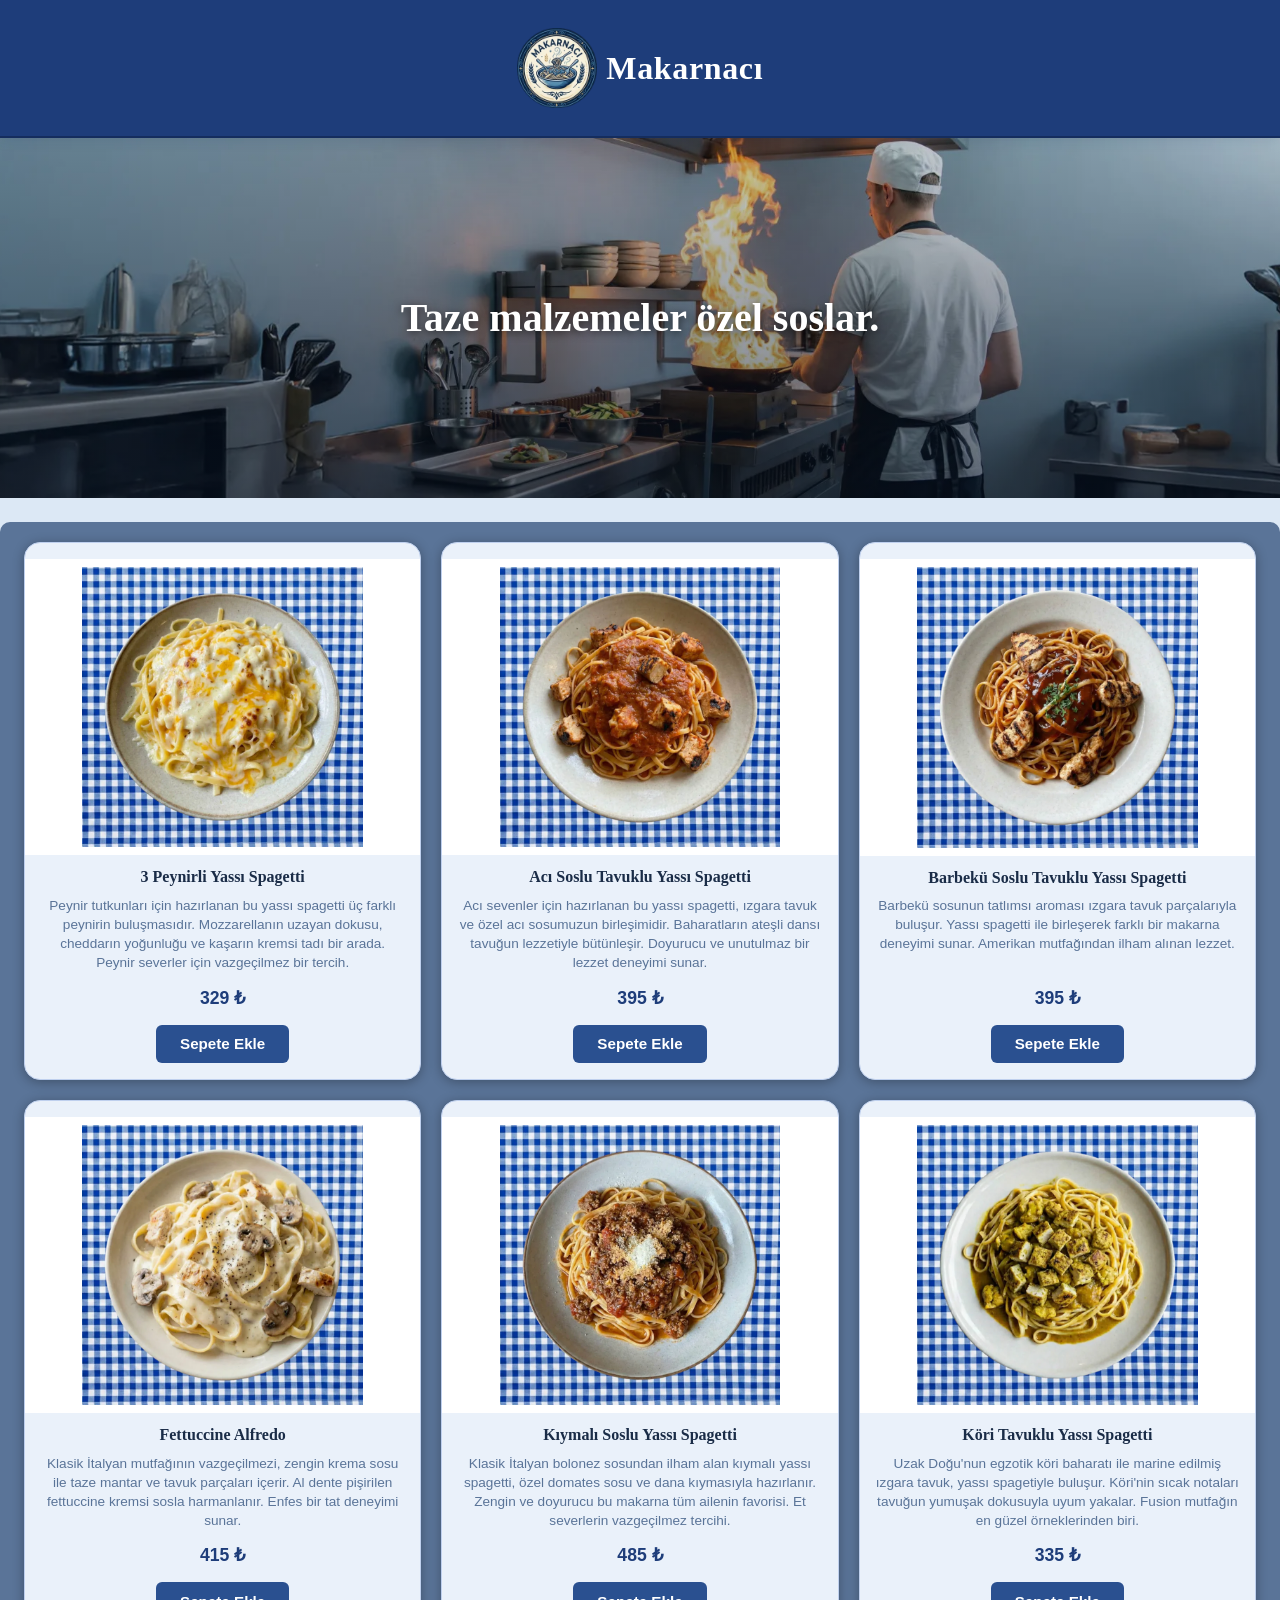
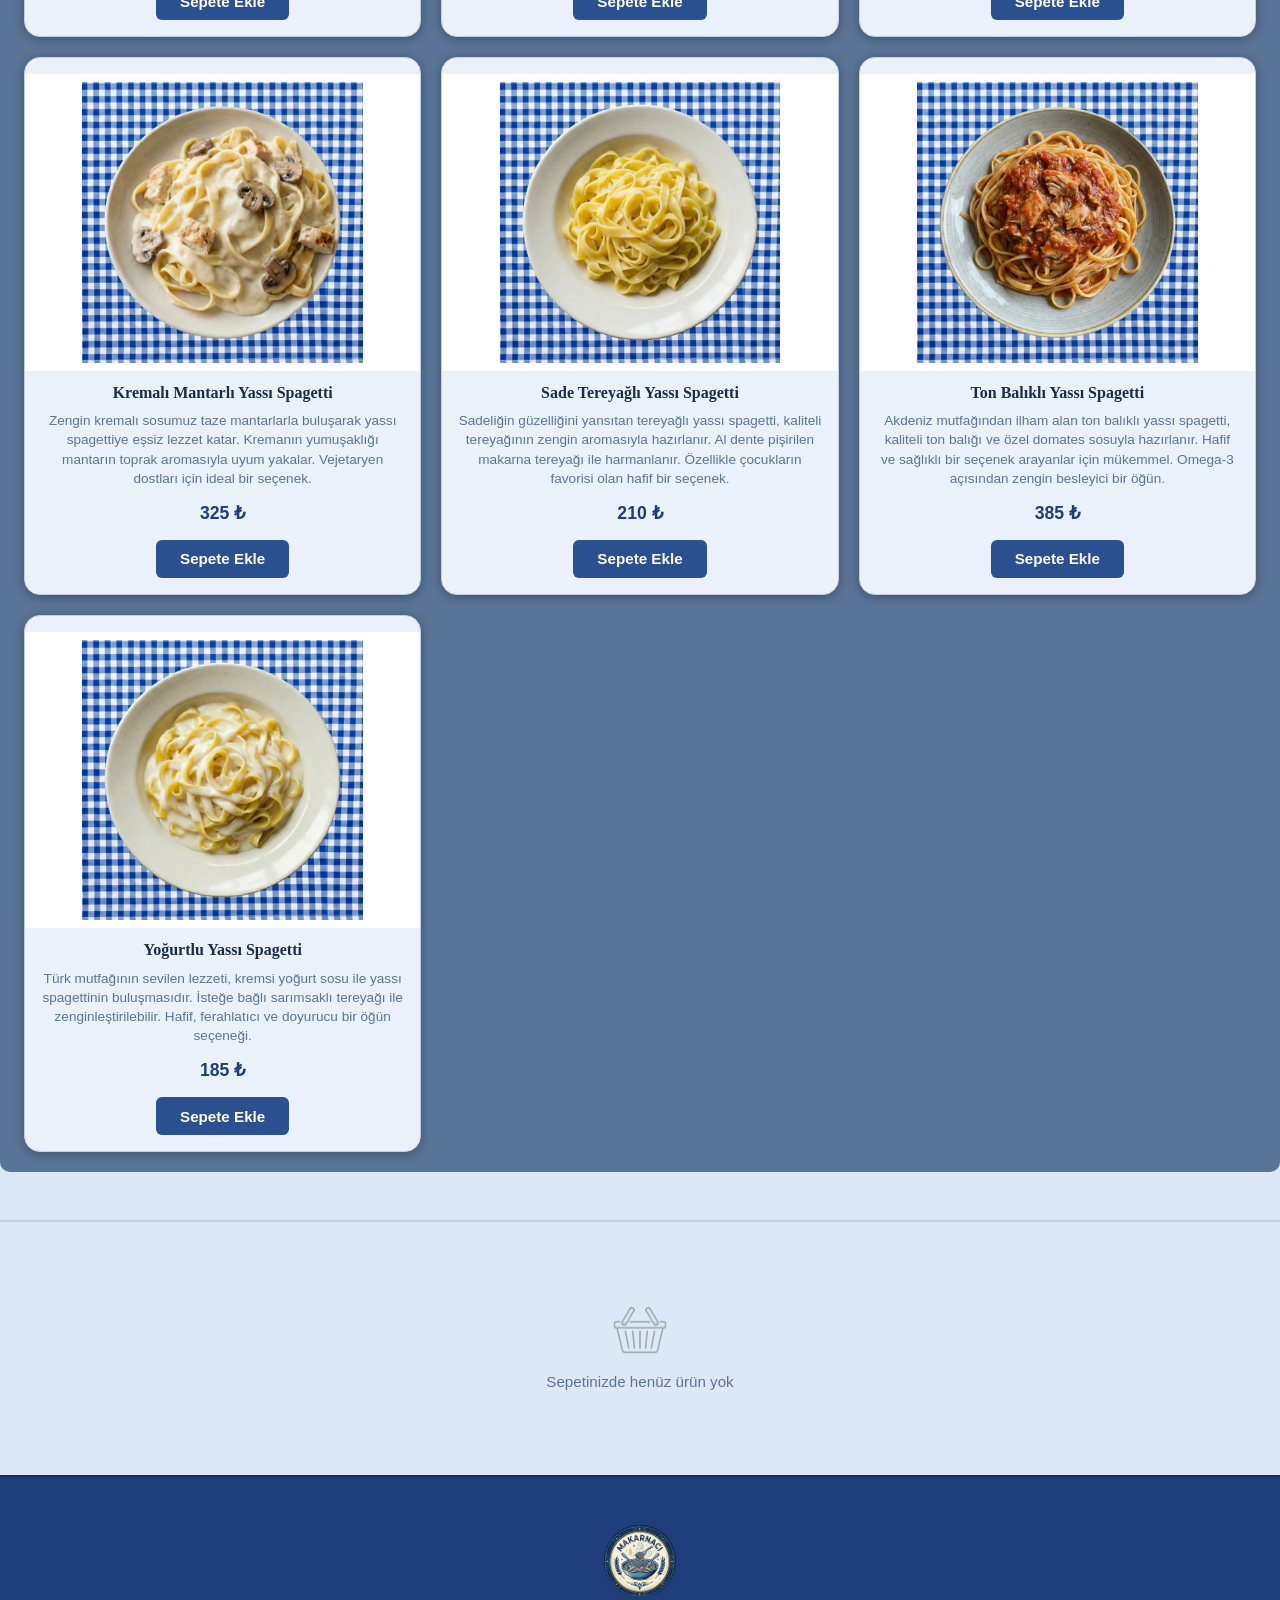
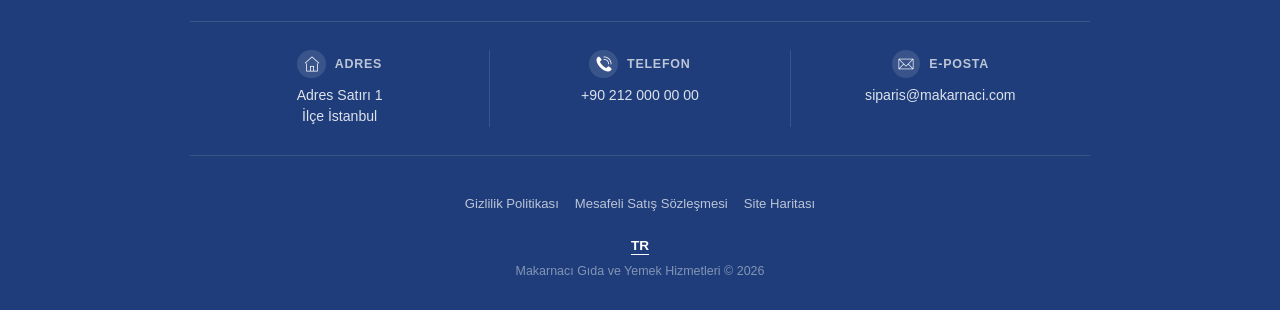
==== commit edec0738: "control-updates-v2" ====
--- a/index.html
+++ b/index.html
@@ -37,6 +37,6 @@
   <p>Makarnacı Gıda ve Yemek Hizmetleri © 2026</p>
 </footer>
     <script src="/site.js" defer></script>
-    <script type="application/ld+json">{"@context":"https://schema.org","@graph":[{"@type":"Organization","name":"Makarnacı Gıda ve Yemek Hizmetleri","url":"https://makarnaci.com","logo":"https://makarnaci.com/logo.png","description":"Makarnacı, taze malzemeler ve özel soslarla hazırlanan ev yapımı makarnaları ve içecekleri sizinle buluşturuyor.","brand":{"@type":"Brand","name":"Makarnacı"},"telephone":"+902120000000","email":"siparis@makarnaci.com","address":{"@type":"PostalAddress","streetAddress":"Adres Satırı 1, İlçe İstanbul","addressCountry":"TR"}},{"@type":"WebSite","name":"Makarnacı","url":"https://makarnaci.com"},{"@type":"ItemList","itemListElement":[{"@type":"ListItem","position":1,"item":{"@type":"Product","name":"Makarnacı 3 Peynirli Yassı Spagetti","productID":"m8","description":"Mozzarella, cheddar ve kaşar peynirinin eşsiz uyumu ile hazırlanan yassı spagetti.","url":"makarnaci.com/products/3-peynirli-yassi-spagetti.html","image":"makarnaci.com/images/3-peynirli-yassi-spagetti.webp","brand":{"@type":"Brand","name":"Makarnacı"},"manufacturer":{"@type":"Organization","name":"Makarnacı Gıda ve Yemek Hizmetleri","identifier":"TR34-0001","contactPoint":{"@type":"ContactPoint","telephone":"+902120000000","contactType":"customer service"},"address":{"@type":"PostalAddress","streetAddress":"Adres Satırı 1","addressLocality":"İstanbul","addressCountry":"TR"}},"keywords":"peynirli makarna, soslu makarna, mozzarella makarna, cheddar makarna, kaşarlı makarna","weight":{"@type":"QuantitativeValue","value":340,"unitCode":"GRM"},"additionalProperty":[{"@type":"PropertyValue","name":"Net Miktar","value":"340 g"}],"offers":{"@type":"Offer","url":"makarnaci.com/products/3-peynirli-yassi-spagetti.html","priceCurrency":"TRY","price":"329","priceValidUntil":"2026-04-09","itemCondition":"https://schema.org/NewCondition","availability":"https://schema.org/InStock"},"aggregateRating":{"@type":"AggregateRating","ratingValue":"5","reviewCount":"5","bestRating":"5","worstRating":"1"}}},{"@type":"ListItem","position":2,"item":{"@type":"Product","name":"Makarnacı Acı Soslu Tavuklu Yassı Spagetti","productID":"m6","description":"Izgara tavuk ve acı sos ile lezzetlendirilmiş yassı spagetti.","url":"makarnaci.com/products/aci-soslu-tavuklu-yassi-spagetti.html","image":"makarnaci.com/images/aci-soslu-tavuklu-yassi-spagetti.webp","brand":{"@type":"Brand","name":"Makarnacı"},"manufacturer":{"@type":"Organization","name":"Makarnacı Gıda ve Yemek Hizmetleri","identifier":"TR34-0001","contactPoint":{"@type":"ContactPoint","telephone":"+902120000000","contactType":"customer service"},"address":{"@type":"PostalAddress","streetAddress":"Adres Satırı 1","addressLocality":"İstanbul","addressCountry":"TR"}},"keywords":"acılı makarna, tavuklu makarna, baharatlı makarna, hot sos, ateşli makarna","weight":{"@type":"QuantitativeValue","value":360,"unitCode":"GRM"},"additionalProperty":[{"@type":"PropertyValue","name":"Net Miktar","value":"360 g"}],"offers":{"@type":"Offer","url":"makarnaci.com/products/aci-soslu-tavuklu-yassi-spagetti.html","priceCurrency":"TRY","price":"395","priceValidUntil":"2026-04-09","itemCondition":"https://schema.org/NewCondition","availability":"https://schema.org/InStock"},"aggregateRating":{"@type":"AggregateRating","ratingValue":"5","reviewCount":"4","bestRating":"5","worstRating":"1"}}},{"@type":"ListItem","position":3,"item":{"@type":"Product","name":"Makarnacı Barbekü Soslu Tavuklu Yassı Spagetti","productID":"m5","description":"Izgara tavuk ve barbekü sosunun mükemmel uyumu ile hazırlanan yassı spagetti.","url":"makarnaci.com/products/barbeku-soslu-tavuklu-yassi-spagetti.html","image":"makarnaci.com/images/barbeku-soslu-tavuklu-yassi-spagetti.webp","brand":{"@type":"Brand","name":"Makarnacı"},"manufacturer":{"@type":"Organization","name":"Makarnacı Gıda ve Yemek Hizmetleri","identifier":"TR34-0001","contactPoint":{"@type":"ContactPoint","telephone":"+902120000000","contactType":"customer service"},"address":{"@type":"PostalAddress","streetAddress":"Adres Satırı 1","addressLocality":"İstanbul","addressCountry":"TR"}},"keywords":"barbekü makarna, tavuklu makarna, BBQ makarna, soslu makarna, yassı makarna","weight":{"@type":"QuantitativeValue","value":360,"unitCode":"GRM"},"additionalProperty":[{"@type":"PropertyValue","name":"Net Miktar","value":"360 g"}],"offers":{"@type":"Offer","url":"makarnaci.com/products/barbeku-soslu-tavuklu-yassi-spagetti.html","priceCurrency":"TRY","price":"395","priceValidUntil":"2026-04-09","itemCondition":"https://schema.org/NewCondition","availability":"https://schema.org/InStock"},"aggregateRating":{"@type":"AggregateRating","ratingValue":"5","reviewCount":"5","bestRating":"5","worstRating":"1"}}},{"@type":"ListItem","position":4,"item":{"@type":"Product","name":"Makarnacı Fettuccine Alfredo","productID":"m1","description":"Krema sosu, mantar ve tavuk ile hazırlanan klasik İtalyan lezzeti.","url":"makarnaci.com/products/fettuccine-alfredo.html","image":"makarnaci.com/images/fettuccine-alfredo.webp","brand":{"@type":"Brand","name":"Makarnacı"},"manufacturer":{"@type":"Organization","name":"Makarnacı Gıda ve Yemek Hizmetleri","identifier":"TR34-0001","contactPoint":{"@type":"ContactPoint","telephone":"+902120000000","contactType":"customer service"},"address":{"@type":"PostalAddress","streetAddress":"Adres Satırı 1","addressLocality":"İstanbul","addressCountry":"TR"}},"keywords":"fettuccine alfredo, kremalı makarna, tavuklu makarna, mantarlı makarna, İtalyan makarna","weight":{"@type":"QuantitativeValue","value":350,"unitCode":"GRM"},"additionalProperty":[{"@type":"PropertyValue","name":"Net Miktar","value":"350 g"}],"offers":{"@type":"Offer","url":"makarnaci.com/products/fettuccine-alfredo.html","priceCurrency":"TRY","price":"415","priceValidUntil":"2026-04-09","itemCondition":"https://schema.org/NewCondition","availability":"https://schema.org/InStock"},"aggregateRating":{"@type":"AggregateRating","ratingValue":"5","reviewCount":"4","bestRating":"5","worstRating":"1"}}},{"@type":"ListItem","position":5,"item":{"@type":"Product","name":"Makarnacı Kıymalı Soslu Yassı Spagetti","productID":"m7","description":"Özel domates soslu kıyma ile hazırlanan yassı spagetti.","url":"makarnaci.com/products/kiymali-soslu-yassi-spagetti.html","image":"makarnaci.com/images/kiymali-soslu-yassi-spagetti.webp","brand":{"@type":"Brand","name":"Makarnacı"},"manufacturer":{"@type":"Organization","name":"Makarnacı Gıda ve Yemek Hizmetleri","identifier":"TR34-0001","contactPoint":{"@type":"ContactPoint","telephone":"+902120000000","contactType":"customer service"},"address":{"@type":"PostalAddress","streetAddress":"Adres Satırı 1","addressLocality":"İstanbul","addressCountry":"TR"}},"keywords":"kıymalı makarna, bolonez makarna, soslu makarna, domates soslu, klasik makarna","weight":{"@type":"QuantitativeValue","value":380,"unitCode":"GRM"},"additionalProperty":[{"@type":"PropertyValue","name":"Net Miktar","value":"380 g"}],"offers":{"@type":"Offer","url":"makarnaci.com/products/kiymali-soslu-yassi-spagetti.html","priceCurrency":"TRY","price":"485","priceValidUntil":"2026-04-09","itemCondition":"https://schema.org/NewCondition","availability":"https://schema.org/InStock"},"aggregateRating":{"@type":"AggregateRating","ratingValue":"5","reviewCount":"8","bestRating":"5","worstRating":"1"}}},{"@type":"ListItem","position":6,"item":{"@type":"Product","name":"Makarnacı Köri Tavuklu Yassı Spagetti","productID":"m10","description":"Köri baharatı ile lezzetlendirilmiş ızgara tavuk eşliğinde yassı spagetti.","url":"makarnaci.com/products/kori-tavuklu-yassi-spagetti.html","image":"makarnaci.com/images/kori-tavuklu-yassi-spagetti.webp","brand":{"@type":"Brand","name":"Makarnacı"},"manufacturer":{"@type":"Organization","name":"Makarnacı Gıda ve Yemek Hizmetleri","identifier":"TR34-0001","contactPoint":{"@type":"ContactPoint","telephone":"+902120000000","contactType":"customer service"},"address":{"@type":"PostalAddress","streetAddress":"Adres Satırı 1","addressLocality":"İstanbul","addressCountry":"TR"}},"keywords":"körili makarna, tavuklu makarna, soslu makarna, yassı makarna, baharatlı makarna","weight":{"@type":"QuantitativeValue","value":350,"unitCode":"GRM"},"additionalProperty":[{"@type":"PropertyValue","name":"Net Miktar","value":"350 g"}],"offers":{"@type":"Offer","url":"makarnaci.com/products/kori-tavuklu-yassi-spagetti.html","priceCurrency":"TRY","price":"335","priceValidUntil":"2026-04-09","itemCondition":"https://schema.org/NewCondition","availability":"https://schema.org/InStock"},"aggregateRating":{"@type":"AggregateRating","ratingValue":"5","reviewCount":"3","bestRating":"5","worstRating":"1"}}},{"@type":"ListItem","position":7,"item":{"@type":"Product","name":"Makarnacı Kremalı Mantarlı Yassı Spagetti","productID":"m2","description":"Yoğun kremalı sos ve mantar ile hazırlanan yassı spagetti.","url":"makarnaci.com/products/kremali-mantarli-yassi-spagetti.html","image":"makarnaci.com/images/kremali-mantarli-yassi-spagetti.webp","brand":{"@type":"Brand","name":"Makarnacı"},"manufacturer":{"@type":"Organization","name":"Makarnacı Gıda ve Yemek Hizmetleri","identifier":"TR34-0001","contactPoint":{"@type":"ContactPoint","telephone":"+902120000000","contactType":"customer service"},"address":{"@type":"PostalAddress","streetAddress":"Adres Satırı 1","addressLocality":"İstanbul","addressCountry":"TR"}},"keywords":"kremalı makarna, mantarlı makarna, yassı spagetti, soslu makarna, İtalyan makarna","weight":{"@type":"QuantitativeValue","value":320,"unitCode":"GRM"},"additionalProperty":[{"@type":"PropertyValue","name":"Net Miktar","value":"320 g"}],"offers":{"@type":"Offer","url":"makarnaci.com/products/kremali-mantarli-yassi-spagetti.html","priceCurrency":"TRY","price":"325","priceValidUntil":"2026-04-09","itemCondition":"https://schema.org/NewCondition","availability":"https://schema.org/InStock"},"aggregateRating":{"@type":"AggregateRating","ratingValue":"5","reviewCount":"6","bestRating":"5","worstRating":"1"}}},{"@type":"ListItem","position":8,"item":{"@type":"Product","name":"Makarnacı Sade Tereyağlı Yassı Spagetti","productID":"m3","description":"Tereyağı ile sade ve hafif bir lezzet sunan yassı spagetti.","url":"makarnaci.com/products/sade-tereyagli-yassi-spagetti.html","image":"makarnaci.com/images/sade-tereyagli-yassi-spagetti.webp","brand":{"@type":"Brand","name":"Makarnacı"},"manufacturer":{"@type":"Organization","name":"Makarnacı Gıda ve Yemek Hizmetleri","identifier":"TR34-0001","contactPoint":{"@type":"ContactPoint","telephone":"+902120000000","contactType":"customer service"},"address":{"@type":"PostalAddress","streetAddress":"Adres Satırı 1","addressLocality":"İstanbul","addressCountry":"TR"}},"keywords":"tereyağlı makarna, sade makarna, yassı spagetti, hafif makarna, sossuz makarna","weight":{"@type":"QuantitativeValue","value":280,"unitCode":"GRM"},"additionalProperty":[{"@type":"PropertyValue","name":"Net Miktar","value":"280 g"}],"offers":{"@type":"Offer","url":"makarnaci.com/products/sade-tereyagli-yassi-spagetti.html","priceCurrency":"TRY","price":"210","priceValidUntil":"2026-04-09","itemCondition":"https://schema.org/NewCondition","availability":"https://schema.org/InStock"},"aggregateRating":{"@type":"AggregateRating","ratingValue":"5","reviewCount":"5","bestRating":"5","worstRating":"1"}}},{"@type":"ListItem","position":9,"item":{"@type":"Product","name":"Makarnacı Ton Balıklı Yassı Spagetti","productID":"m9","description":"Domates sosu ve ton balığı ile hazırlanan yassı spagetti.","url":"makarnaci.com/products/ton-balikli-yassi-spagetti.html","image":"makarnaci.com/images/ton-balikli-yassi-spagetti.webp","brand":{"@type":"Brand","name":"Makarnacı"},"manufacturer":{"@type":"Organization","name":"Makarnacı Gıda ve Yemek Hizmetleri","identifier":"TR34-0001","contactPoint":{"@type":"ContactPoint","telephone":"+902120000000","contactType":"customer service"},"address":{"@type":"PostalAddress","streetAddress":"Adres Satırı 1","addressLocality":"İstanbul","addressCountry":"TR"}},"keywords":"ton balıklı makarna, balıklı makarna, deniz ürünlü, soslu makarna, yassı makarna","weight":{"@type":"QuantitativeValue","value":350,"unitCode":"GRM"},"additionalProperty":[{"@type":"PropertyValue","name":"Net Miktar","value":"350 g"}],"offers":{"@type":"Offer","url":"makarnaci.com/products/ton-balikli-yassi-spagetti.html","priceCurrency":"TRY","price":"385","priceValidUntil":"2026-04-09","itemCondition":"https://schema.org/NewCondition","availability":"https://schema.org/InStock"},"aggregateRating":{"@type":"AggregateRating","ratingValue":"5","reviewCount":"4","bestRating":"5","worstRating":"1"}}},{"@type":"ListItem","position":10,"item":{"@type":"Product","name":"Makarnacı Yoğurtlu Yassı Spagetti","productID":"m4","description":"Yoğurt sosu ile hazırlanır, isteğe bağlı sarımsaklı servis edilir.","url":"makarnaci.com/products/yogurtlu-yassi-spagetti.html","image":"makarnaci.com/images/yogurtlu-yassi-spagetti.webp","brand":{"@type":"Brand","name":"Makarnacı"},"manufacturer":{"@type":"Organization","name":"Makarnacı Gıda ve Yemek Hizmetleri","identifier":"TR34-0001","contactPoint":{"@type":"ContactPoint","telephone":"+902120000000","contactType":"customer service"},"address":{"@type":"PostalAddress","streetAddress":"Adres Satırı 1","addressLocality":"İstanbul","addressCountry":"TR"}},"keywords":"yoğurtlu makarna, soslu makarna, sarımsaklı makarna, geleneksel makarna, ev yapımı","weight":{"@type":"QuantitativeValue","value":300,"unitCode":"GRM"},"additionalProperty":[{"@type":"PropertyValue","name":"Net Miktar","value":"300 g"}],"offers":{"@type":"Offer","url":"makarnaci.com/products/yogurtlu-yassi-spagetti.html","priceCurrency":"TRY","price":"185","priceValidUntil":"2026-04-09","itemCondition":"https://schema.org/NewCondition","availability":"https://schema.org/InStock"},"aggregateRating":{"@type":"AggregateRating","ratingValue":"5","reviewCount":"7","bestRating":"5","worstRating":"1"}}}]}]}</script>
+    <script type="application/ld+json">{"@context":"https://schema.org","@graph":[{"@type":"Organization","name":"Makarnacı Gıda ve Yemek Hizmetleri","url":"https://makarnaci.com","logo":"https://makarnaci.com/logo.png","description":"Makarnacı, taze malzemeler ve özel soslarla hazırlanan ev yapımı makarnaları ve içecekleri sizinle buluşturuyor.","brand":{"@type":"Brand","name":"Makarnacı"},"telephone":"+902120000000","email":"siparis@makarnaci.com","address":{"@type":"PostalAddress","streetAddress":"Adres Satırı 1, İlçe İstanbul","addressCountry":"TR"}},{"@type":"WebSite","name":"Makarnacı","url":"https://makarnaci.com"},{"@type":"ItemList","itemListElement":[{"@type":"ListItem","position":1,"item":{"@type":"Product","name":"Makarnacı 3 Peynirli Yassı Spagetti","productID":"m8","description":"Mozzarella, cheddar ve kaşar peynirinin eşsiz uyumu ile hazırlanan yassı spagetti.","url":"makarnaci.com/products/3-peynirli-yassi-spagetti.html","image":"makarnaci.com/images/3-peynirli-yassi-spagetti.webp","brand":{"@type":"Brand","name":"Makarnacı"},"manufacturer":{"@type":"Organization","name":"Makarnacı Gıda ve Yemek Hizmetleri","identifier":"TR34-0001","contactPoint":{"@type":"ContactPoint","telephone":"+902120000000","contactType":"customer service"},"address":{"@type":"PostalAddress","streetAddress":"Adres Satırı 1","addressLocality":"İstanbul","addressCountry":"TR"}},"keywords":"peynirli makarna, soslu makarna, mozzarella makarna, cheddar makarna, kaşarlı makarna","weight":{"@type":"QuantitativeValue","value":340,"unitCode":"GRM"},"additionalProperty":[{"@type":"PropertyValue","name":"Net Miktar","value":"340 g"}],"offers":{"@type":"Offer","url":"makarnaci.com/products/3-peynirli-yassi-spagetti.html","priceCurrency":"TRY","price":"329","priceValidUntil":"2026-04-10","itemCondition":"https://schema.org/NewCondition","availability":"https://schema.org/InStock"},"aggregateRating":{"@type":"AggregateRating","ratingValue":"5","reviewCount":"5","bestRating":"5","worstRating":"1"}}},{"@type":"ListItem","position":2,"item":{"@type":"Product","name":"Makarnacı Acı Soslu Tavuklu Yassı Spagetti","productID":"m6","description":"Izgara tavuk ve acı sos ile lezzetlendirilmiş yassı spagetti.","url":"makarnaci.com/products/aci-soslu-tavuklu-yassi-spagetti.html","image":"makarnaci.com/images/aci-soslu-tavuklu-yassi-spagetti.webp","brand":{"@type":"Brand","name":"Makarnacı"},"manufacturer":{"@type":"Organization","name":"Makarnacı Gıda ve Yemek Hizmetleri","identifier":"TR34-0001","contactPoint":{"@type":"ContactPoint","telephone":"+902120000000","contactType":"customer service"},"address":{"@type":"PostalAddress","streetAddress":"Adres Satırı 1","addressLocality":"İstanbul","addressCountry":"TR"}},"keywords":"acılı makarna, tavuklu makarna, baharatlı makarna, hot sos, ateşli makarna","weight":{"@type":"QuantitativeValue","value":360,"unitCode":"GRM"},"additionalProperty":[{"@type":"PropertyValue","name":"Net Miktar","value":"360 g"}],"offers":{"@type":"Offer","url":"makarnaci.com/products/aci-soslu-tavuklu-yassi-spagetti.html","priceCurrency":"TRY","price":"395","priceValidUntil":"2026-04-10","itemCondition":"https://schema.org/NewCondition","availability":"https://schema.org/InStock"},"aggregateRating":{"@type":"AggregateRating","ratingValue":"5","reviewCount":"4","bestRating":"5","worstRating":"1"}}},{"@type":"ListItem","position":3,"item":{"@type":"Product","name":"Makarnacı Barbekü Soslu Tavuklu Yassı Spagetti","productID":"m5","description":"Izgara tavuk ve barbekü sosunun mükemmel uyumu ile hazırlanan yassı spagetti.","url":"makarnaci.com/products/barbeku-soslu-tavuklu-yassi-spagetti.html","image":"makarnaci.com/images/barbeku-soslu-tavuklu-yassi-spagetti.webp","brand":{"@type":"Brand","name":"Makarnacı"},"manufacturer":{"@type":"Organization","name":"Makarnacı Gıda ve Yemek Hizmetleri","identifier":"TR34-0001","contactPoint":{"@type":"ContactPoint","telephone":"+902120000000","contactType":"customer service"},"address":{"@type":"PostalAddress","streetAddress":"Adres Satırı 1","addressLocality":"İstanbul","addressCountry":"TR"}},"keywords":"barbekü makarna, tavuklu makarna, BBQ makarna, soslu makarna, yassı makarna","weight":{"@type":"QuantitativeValue","value":360,"unitCode":"GRM"},"additionalProperty":[{"@type":"PropertyValue","name":"Net Miktar","value":"360 g"}],"offers":{"@type":"Offer","url":"makarnaci.com/products/barbeku-soslu-tavuklu-yassi-spagetti.html","priceCurrency":"TRY","price":"395","priceValidUntil":"2026-04-10","itemCondition":"https://schema.org/NewCondition","availability":"https://schema.org/InStock"},"aggregateRating":{"@type":"AggregateRating","ratingValue":"5","reviewCount":"5","bestRating":"5","worstRating":"1"}}},{"@type":"ListItem","position":4,"item":{"@type":"Product","name":"Makarnacı Fettuccine Alfredo","productID":"m1","description":"Krema sosu, mantar ve tavuk ile hazırlanan klasik İtalyan lezzeti.","url":"makarnaci.com/products/fettuccine-alfredo.html","image":"makarnaci.com/images/fettuccine-alfredo.webp","brand":{"@type":"Brand","name":"Makarnacı"},"manufacturer":{"@type":"Organization","name":"Makarnacı Gıda ve Yemek Hizmetleri","identifier":"TR34-0001","contactPoint":{"@type":"ContactPoint","telephone":"+902120000000","contactType":"customer service"},"address":{"@type":"PostalAddress","streetAddress":"Adres Satırı 1","addressLocality":"İstanbul","addressCountry":"TR"}},"keywords":"fettuccine alfredo, kremalı makarna, tavuklu makarna, mantarlı makarna, İtalyan makarna","weight":{"@type":"QuantitativeValue","value":350,"unitCode":"GRM"},"additionalProperty":[{"@type":"PropertyValue","name":"Net Miktar","value":"350 g"}],"offers":{"@type":"Offer","url":"makarnaci.com/products/fettuccine-alfredo.html","priceCurrency":"TRY","price":"415","priceValidUntil":"2026-04-10","itemCondition":"https://schema.org/NewCondition","availability":"https://schema.org/InStock"},"aggregateRating":{"@type":"AggregateRating","ratingValue":"5","reviewCount":"4","bestRating":"5","worstRating":"1"}}},{"@type":"ListItem","position":5,"item":{"@type":"Product","name":"Makarnacı Kıymalı Soslu Yassı Spagetti","productID":"m7","description":"Özel domates soslu kıyma ile hazırlanan yassı spagetti.","url":"makarnaci.com/products/kiymali-soslu-yassi-spagetti.html","image":"makarnaci.com/images/kiymali-soslu-yassi-spagetti.webp","brand":{"@type":"Brand","name":"Makarnacı"},"manufacturer":{"@type":"Organization","name":"Makarnacı Gıda ve Yemek Hizmetleri","identifier":"TR34-0001","contactPoint":{"@type":"ContactPoint","telephone":"+902120000000","contactType":"customer service"},"address":{"@type":"PostalAddress","streetAddress":"Adres Satırı 1","addressLocality":"İstanbul","addressCountry":"TR"}},"keywords":"kıymalı makarna, bolonez makarna, soslu makarna, domates soslu, klasik makarna","weight":{"@type":"QuantitativeValue","value":380,"unitCode":"GRM"},"additionalProperty":[{"@type":"PropertyValue","name":"Net Miktar","value":"380 g"}],"offers":{"@type":"Offer","url":"makarnaci.com/products/kiymali-soslu-yassi-spagetti.html","priceCurrency":"TRY","price":"485","priceValidUntil":"2026-04-10","itemCondition":"https://schema.org/NewCondition","availability":"https://schema.org/InStock"},"aggregateRating":{"@type":"AggregateRating","ratingValue":"5","reviewCount":"8","bestRating":"5","worstRating":"1"}}},{"@type":"ListItem","position":6,"item":{"@type":"Product","name":"Makarnacı Köri Tavuklu Yassı Spagetti","productID":"m10","description":"Köri baharatı ile lezzetlendirilmiş ızgara tavuk eşliğinde yassı spagetti.","url":"makarnaci.com/products/kori-tavuklu-yassi-spagetti.html","image":"makarnaci.com/images/kori-tavuklu-yassi-spagetti.webp","brand":{"@type":"Brand","name":"Makarnacı"},"manufacturer":{"@type":"Organization","name":"Makarnacı Gıda ve Yemek Hizmetleri","identifier":"TR34-0001","contactPoint":{"@type":"ContactPoint","telephone":"+902120000000","contactType":"customer service"},"address":{"@type":"PostalAddress","streetAddress":"Adres Satırı 1","addressLocality":"İstanbul","addressCountry":"TR"}},"keywords":"körili makarna, tavuklu makarna, soslu makarna, yassı makarna, baharatlı makarna","weight":{"@type":"QuantitativeValue","value":350,"unitCode":"GRM"},"additionalProperty":[{"@type":"PropertyValue","name":"Net Miktar","value":"350 g"}],"offers":{"@type":"Offer","url":"makarnaci.com/products/kori-tavuklu-yassi-spagetti.html","priceCurrency":"TRY","price":"335","priceValidUntil":"2026-04-10","itemCondition":"https://schema.org/NewCondition","availability":"https://schema.org/InStock"},"aggregateRating":{"@type":"AggregateRating","ratingValue":"5","reviewCount":"3","bestRating":"5","worstRating":"1"}}},{"@type":"ListItem","position":7,"item":{"@type":"Product","name":"Makarnacı Kremalı Mantarlı Yassı Spagetti","productID":"m2","description":"Yoğun kremalı sos ve mantar ile hazırlanan yassı spagetti.","url":"makarnaci.com/products/kremali-mantarli-yassi-spagetti.html","image":"makarnaci.com/images/kremali-mantarli-yassi-spagetti.webp","brand":{"@type":"Brand","name":"Makarnacı"},"manufacturer":{"@type":"Organization","name":"Makarnacı Gıda ve Yemek Hizmetleri","identifier":"TR34-0001","contactPoint":{"@type":"ContactPoint","telephone":"+902120000000","contactType":"customer service"},"address":{"@type":"PostalAddress","streetAddress":"Adres Satırı 1","addressLocality":"İstanbul","addressCountry":"TR"}},"keywords":"kremalı makarna, mantarlı makarna, yassı spagetti, soslu makarna, İtalyan makarna","weight":{"@type":"QuantitativeValue","value":320,"unitCode":"GRM"},"additionalProperty":[{"@type":"PropertyValue","name":"Net Miktar","value":"320 g"}],"offers":{"@type":"Offer","url":"makarnaci.com/products/kremali-mantarli-yassi-spagetti.html","priceCurrency":"TRY","price":"325","priceValidUntil":"2026-04-10","itemCondition":"https://schema.org/NewCondition","availability":"https://schema.org/InStock"},"aggregateRating":{"@type":"AggregateRating","ratingValue":"5","reviewCount":"6","bestRating":"5","worstRating":"1"}}},{"@type":"ListItem","position":8,"item":{"@type":"Product","name":"Makarnacı Sade Tereyağlı Yassı Spagetti","productID":"m3","description":"Tereyağı ile sade ve hafif bir lezzet sunan yassı spagetti.","url":"makarnaci.com/products/sade-tereyagli-yassi-spagetti.html","image":"makarnaci.com/images/sade-tereyagli-yassi-spagetti.webp","brand":{"@type":"Brand","name":"Makarnacı"},"manufacturer":{"@type":"Organization","name":"Makarnacı Gıda ve Yemek Hizmetleri","identifier":"TR34-0001","contactPoint":{"@type":"ContactPoint","telephone":"+902120000000","contactType":"customer service"},"address":{"@type":"PostalAddress","streetAddress":"Adres Satırı 1","addressLocality":"İstanbul","addressCountry":"TR"}},"keywords":"tereyağlı makarna, sade makarna, yassı spagetti, hafif makarna, sossuz makarna","weight":{"@type":"QuantitativeValue","value":280,"unitCode":"GRM"},"additionalProperty":[{"@type":"PropertyValue","name":"Net Miktar","value":"280 g"}],"offers":{"@type":"Offer","url":"makarnaci.com/products/sade-tereyagli-yassi-spagetti.html","priceCurrency":"TRY","price":"210","priceValidUntil":"2026-04-10","itemCondition":"https://schema.org/NewCondition","availability":"https://schema.org/InStock"},"aggregateRating":{"@type":"AggregateRating","ratingValue":"5","reviewCount":"5","bestRating":"5","worstRating":"1"}}},{"@type":"ListItem","position":9,"item":{"@type":"Product","name":"Makarnacı Ton Balıklı Yassı Spagetti","productID":"m9","description":"Domates sosu ve ton balığı ile hazırlanan yassı spagetti.","url":"makarnaci.com/products/ton-balikli-yassi-spagetti.html","image":"makarnaci.com/images/ton-balikli-yassi-spagetti.webp","brand":{"@type":"Brand","name":"Makarnacı"},"manufacturer":{"@type":"Organization","name":"Makarnacı Gıda ve Yemek Hizmetleri","identifier":"TR34-0001","contactPoint":{"@type":"ContactPoint","telephone":"+902120000000","contactType":"customer service"},"address":{"@type":"PostalAddress","streetAddress":"Adres Satırı 1","addressLocality":"İstanbul","addressCountry":"TR"}},"keywords":"ton balıklı makarna, balıklı makarna, deniz ürünlü, soslu makarna, yassı makarna","weight":{"@type":"QuantitativeValue","value":350,"unitCode":"GRM"},"additionalProperty":[{"@type":"PropertyValue","name":"Net Miktar","value":"350 g"}],"offers":{"@type":"Offer","url":"makarnaci.com/products/ton-balikli-yassi-spagetti.html","priceCurrency":"TRY","price":"385","priceValidUntil":"2026-04-10","itemCondition":"https://schema.org/NewCondition","availability":"https://schema.org/InStock"},"aggregateRating":{"@type":"AggregateRating","ratingValue":"5","reviewCount":"4","bestRating":"5","worstRating":"1"}}},{"@type":"ListItem","position":10,"item":{"@type":"Product","name":"Makarnacı Yoğurtlu Yassı Spagetti","productID":"m4","description":"Yoğurt sosu ile hazırlanır, isteğe bağlı sarımsaklı servis edilir.","url":"makarnaci.com/products/yogurtlu-yassi-spagetti.html","image":"makarnaci.com/images/yogurtlu-yassi-spagetti.webp","brand":{"@type":"Brand","name":"Makarnacı"},"manufacturer":{"@type":"Organization","name":"Makarnacı Gıda ve Yemek Hizmetleri","identifier":"TR34-0001","contactPoint":{"@type":"ContactPoint","telephone":"+902120000000","contactType":"customer service"},"address":{"@type":"PostalAddress","streetAddress":"Adres Satırı 1","addressLocality":"İstanbul","addressCountry":"TR"}},"keywords":"yoğurtlu makarna, soslu makarna, sarımsaklı makarna, geleneksel makarna, ev yapımı","weight":{"@type":"QuantitativeValue","value":300,"unitCode":"GRM"},"additionalProperty":[{"@type":"PropertyValue","name":"Net Miktar","value":"300 g"}],"offers":{"@type":"Offer","url":"makarnaci.com/products/yogurtlu-yassi-spagetti.html","priceCurrency":"TRY","price":"185","priceValidUntil":"2026-04-10","itemCondition":"https://schema.org/NewCondition","availability":"https://schema.org/InStock"},"aggregateRating":{"@type":"AggregateRating","ratingValue":"5","reviewCount":"7","bestRating":"5","worstRating":"1"}}}]}]}</script>
   </body>
 </html>
--- a/site.css
+++ b/site.css
@@ -566,6 +566,7 @@
 object-fit: contain;
 background: var(--white);
 padding: 0.5rem;
+margin-top: 1rem;
 }
 ul.prd h3 {
 margin: 0.75rem 1rem 0.3rem;
@@ -1070,38 +1071,70 @@
 #basket h5 {
 font-size: 0.85rem;
 }
+#basket {
+padding: 0 0.5rem 4rem;
+}
+#basket .wrap {
+padding: 0.75rem 0.75rem;
+}
 #basket .items>div {
-gap: 0.5rem;
+display: grid;
+grid-template-columns: auto auto 1fr auto;
+grid-template-rows: auto auto;
+column-gap: 0.35rem;
+row-gap: 0.25rem;
+align-items: center;
+padding-left: 0.3rem;
+padding-right: 0.5rem;
+}
+#basket .del {
+grid-column: 1;
+grid-row: 1 / span 2;
+align-self: center;
+width: 20px;
+height: 20px;
+margin-right: 0;
 }
 #basket .items>div>img:nth-child(2) {
-width: 48px;
-height: 48px;
+grid-column: 2;
+grid-row: 1 / span 2;
+width: 60px;
+height: 60px;
 }
 #basket .items>div>b {
-flex: 1;
+grid-column: 3 / span 2;
+grid-row: 1;
 font-size: 0.85rem;
+text-align: left;
+white-space: nowrap;
 overflow: hidden;
 text-overflow: ellipsis;
-white-space: nowrap;
 }
 #basket .items>div .qty-ctrl {
-flex-shrink: 0;
-padding: 0.25rem 0.4rem;
-gap: 0.25rem;
+grid-column: 4;
+grid-row: 2;
+justify-self: end;
+padding: 0.15rem 0.3rem;
+gap: 0.15rem;
 }
 #basket .items>div .qty-ctrl img {
-width: 20px;
-height: 20px;
+width: 18px;
+height: 18px;
+}
+#basket .items>div .qty-ctrl span {
+font-size: 0.75rem;
+padding: 0.15rem 0.3rem;
 }
 #basket .items>div>span {
-min-width: 4.5rem;
-text-align: right;
-flex-shrink: 0;
+grid-column: 3;
+grid-row: 2;
+justify-self: start;
+text-align: left;
 font-size: 0.9rem;
 }
-#basket .del {
-width: 20px;
-height: 20px;
+#basket .totals>div {
+justify-content: flex-start;
+gap: 0.5rem;
 }
 #basket-badge {
 width: 62px;
